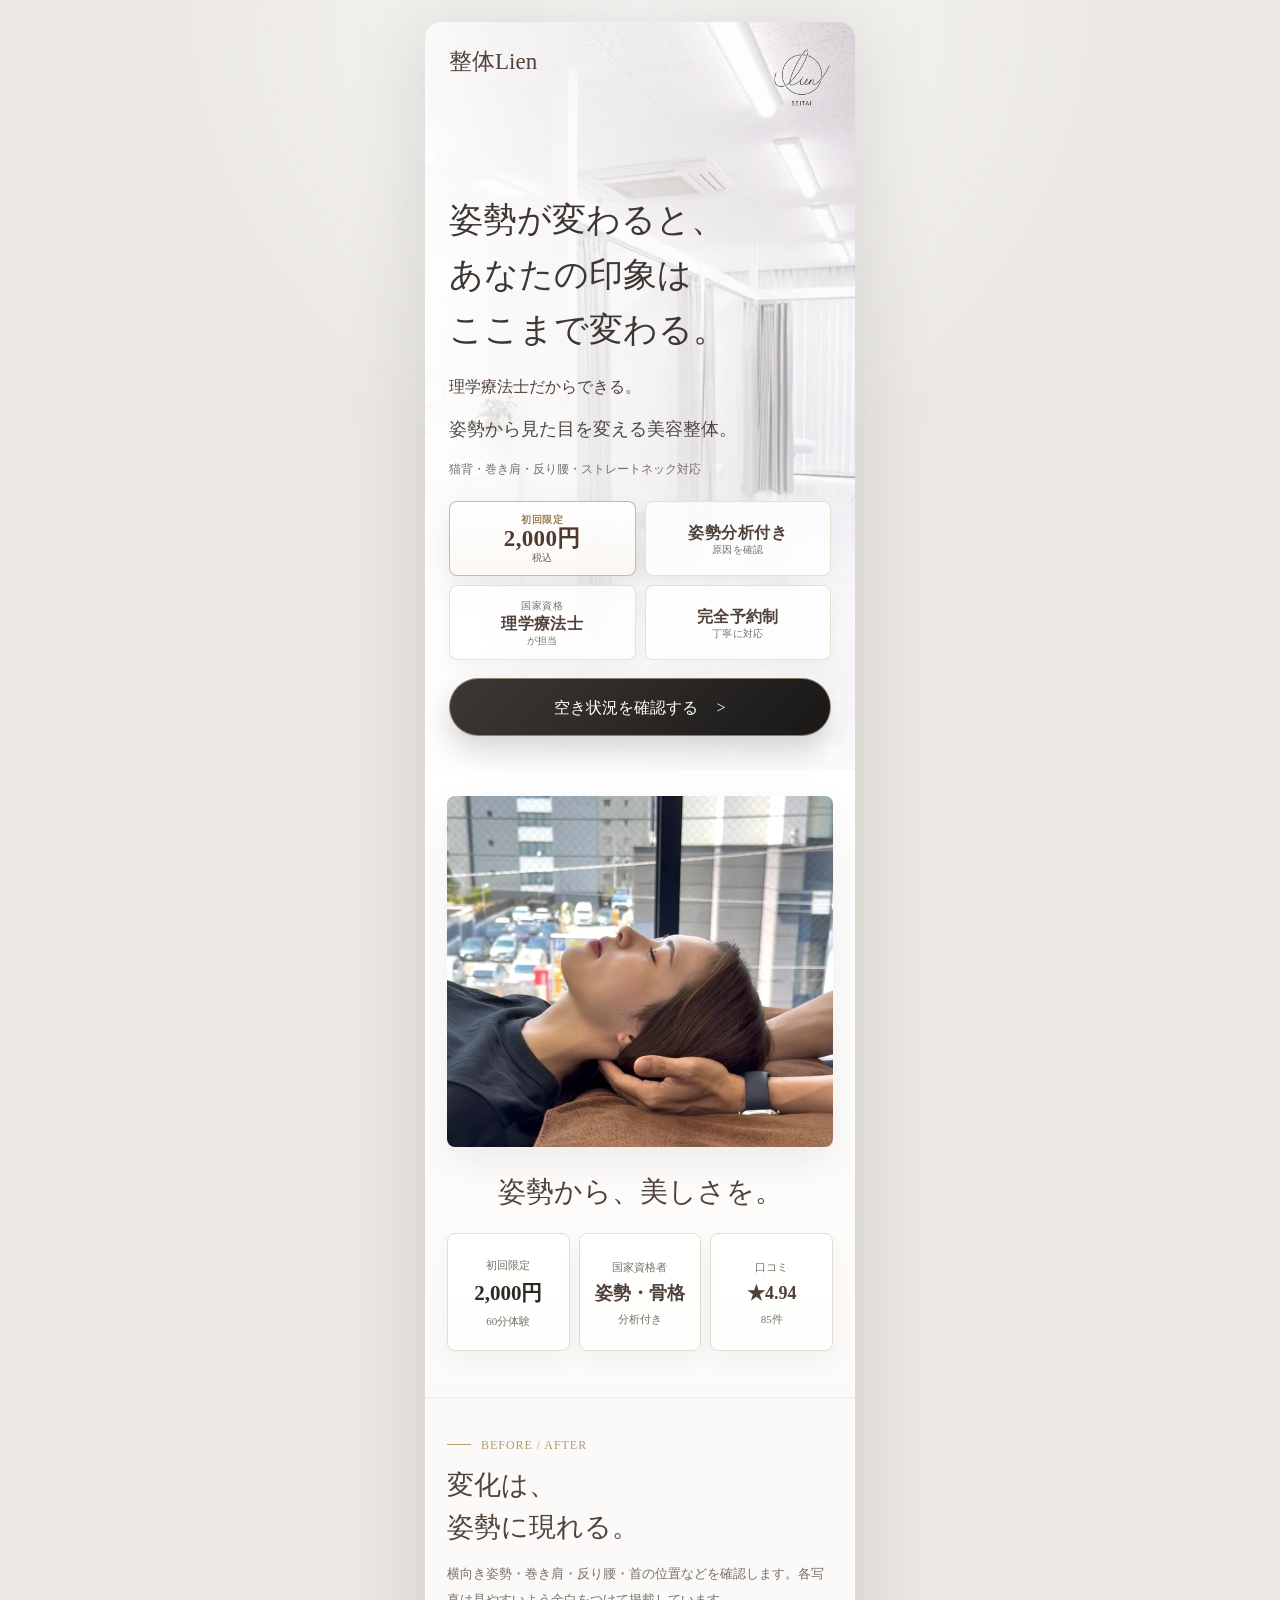
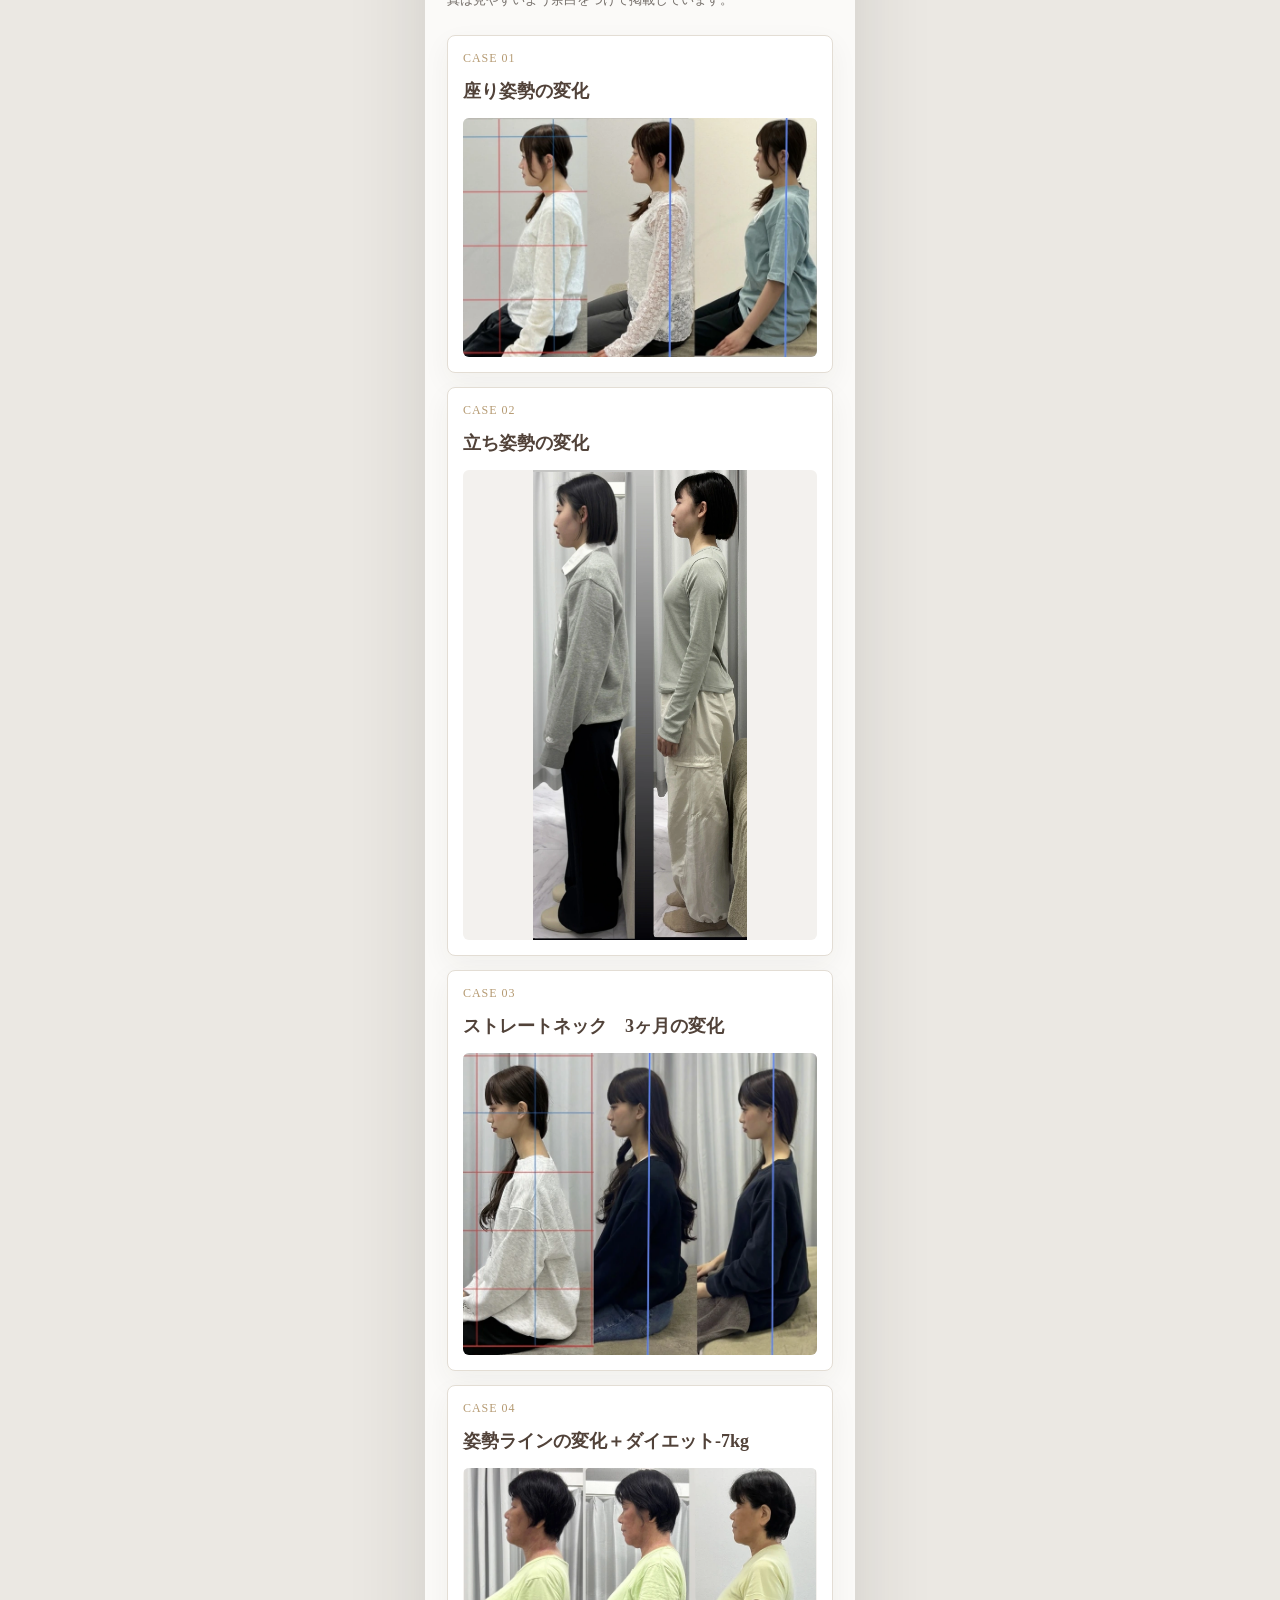
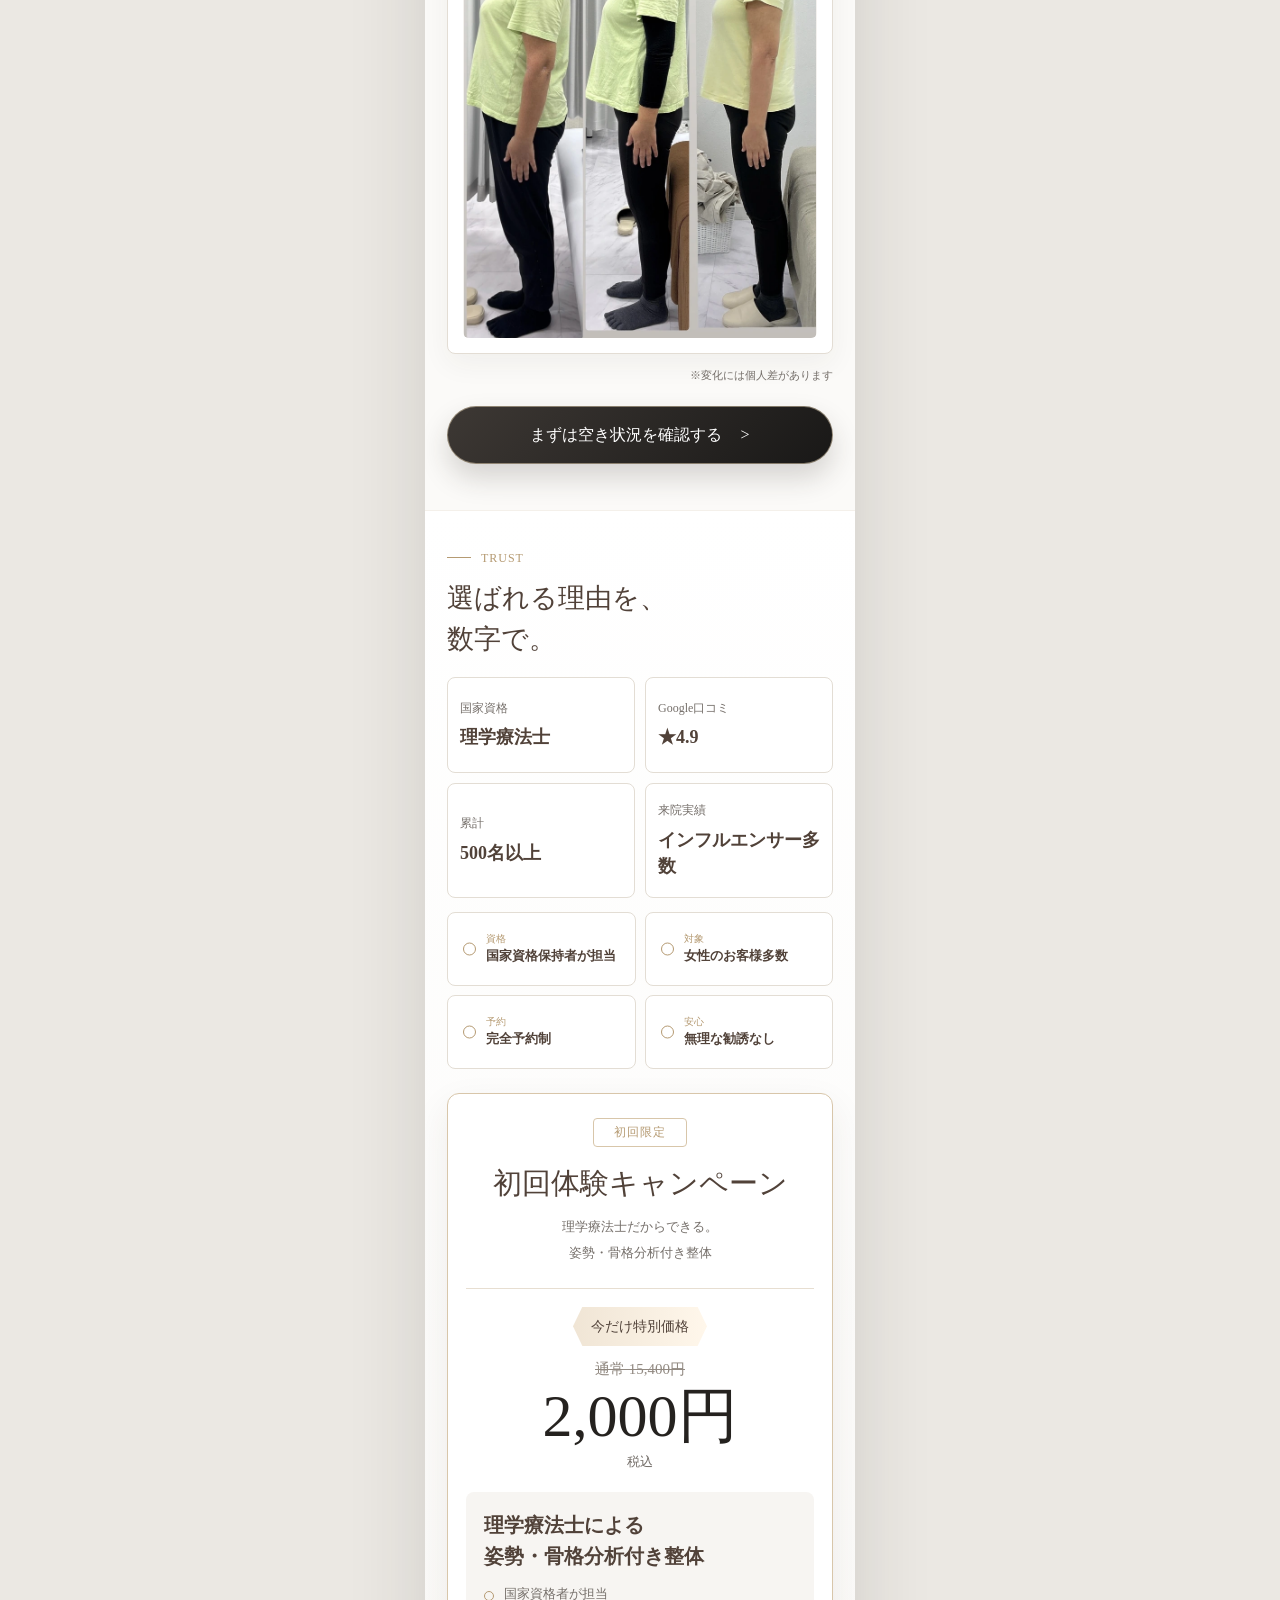
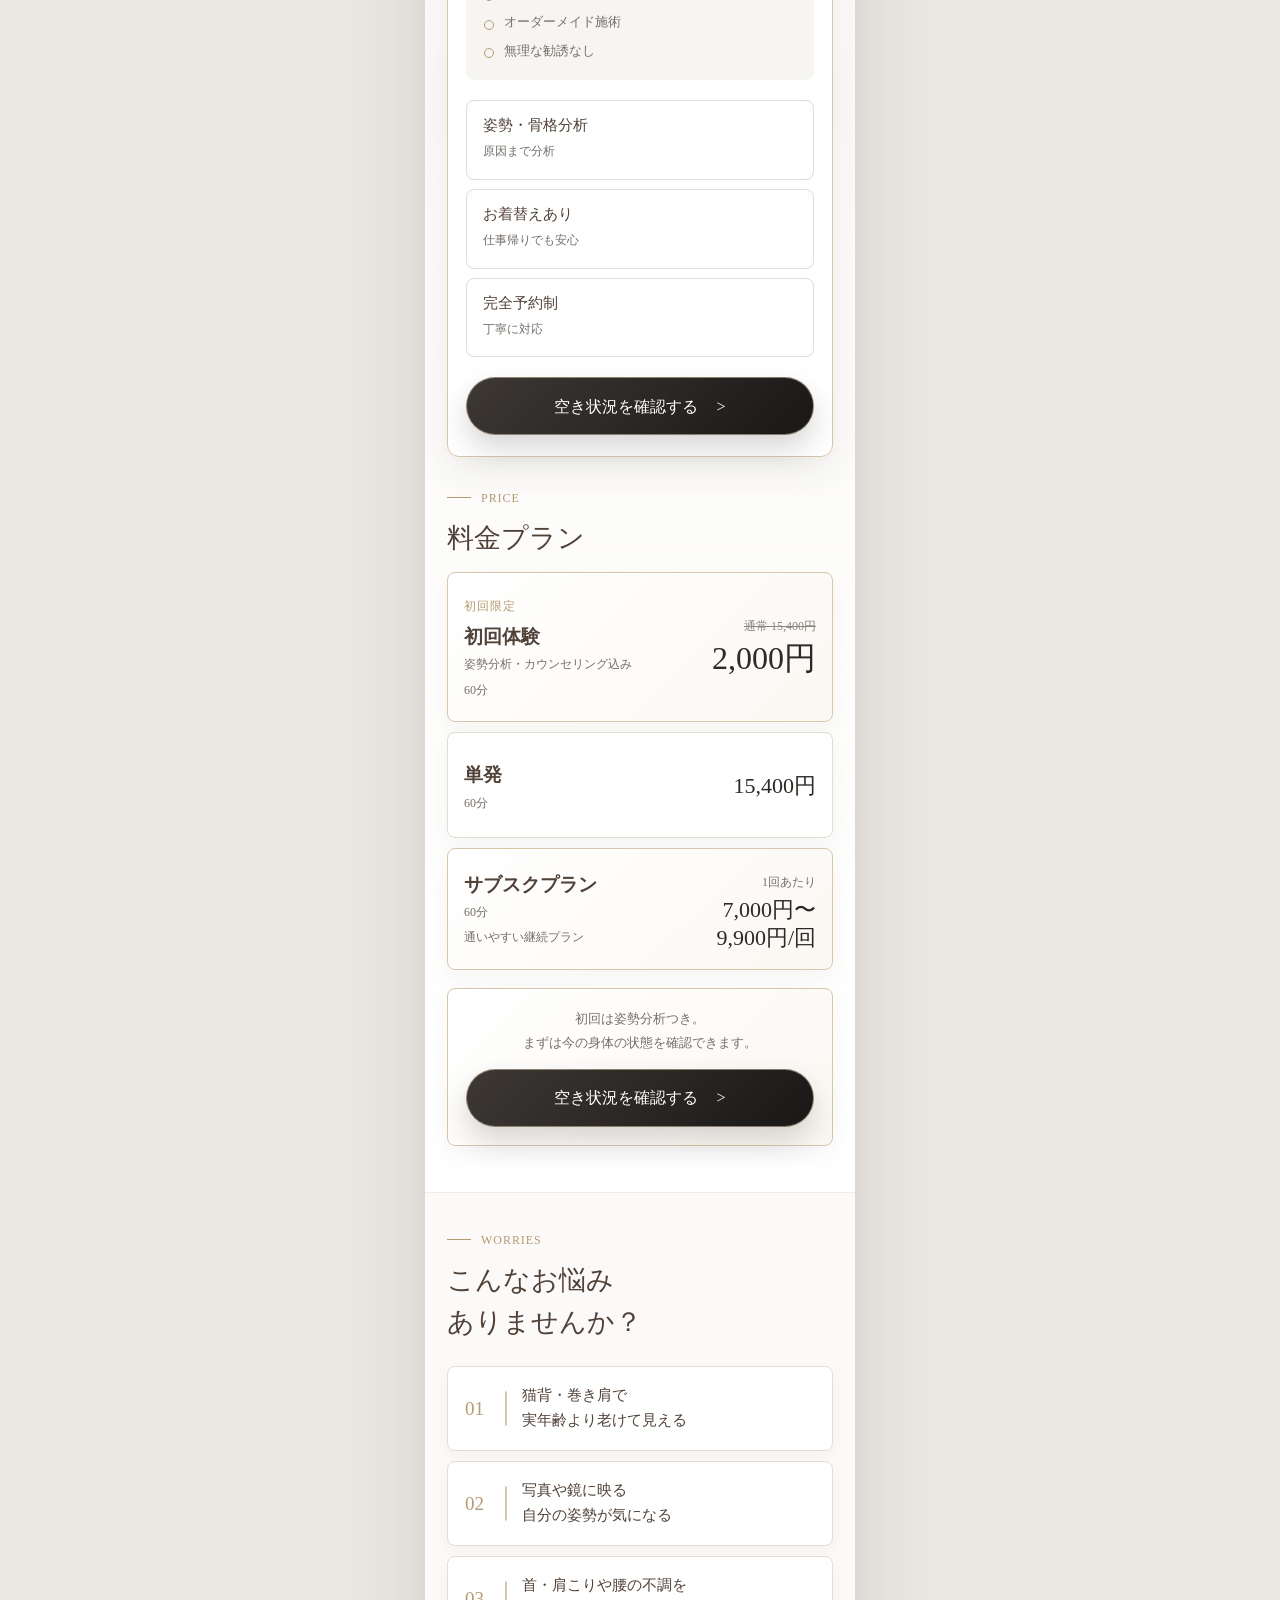
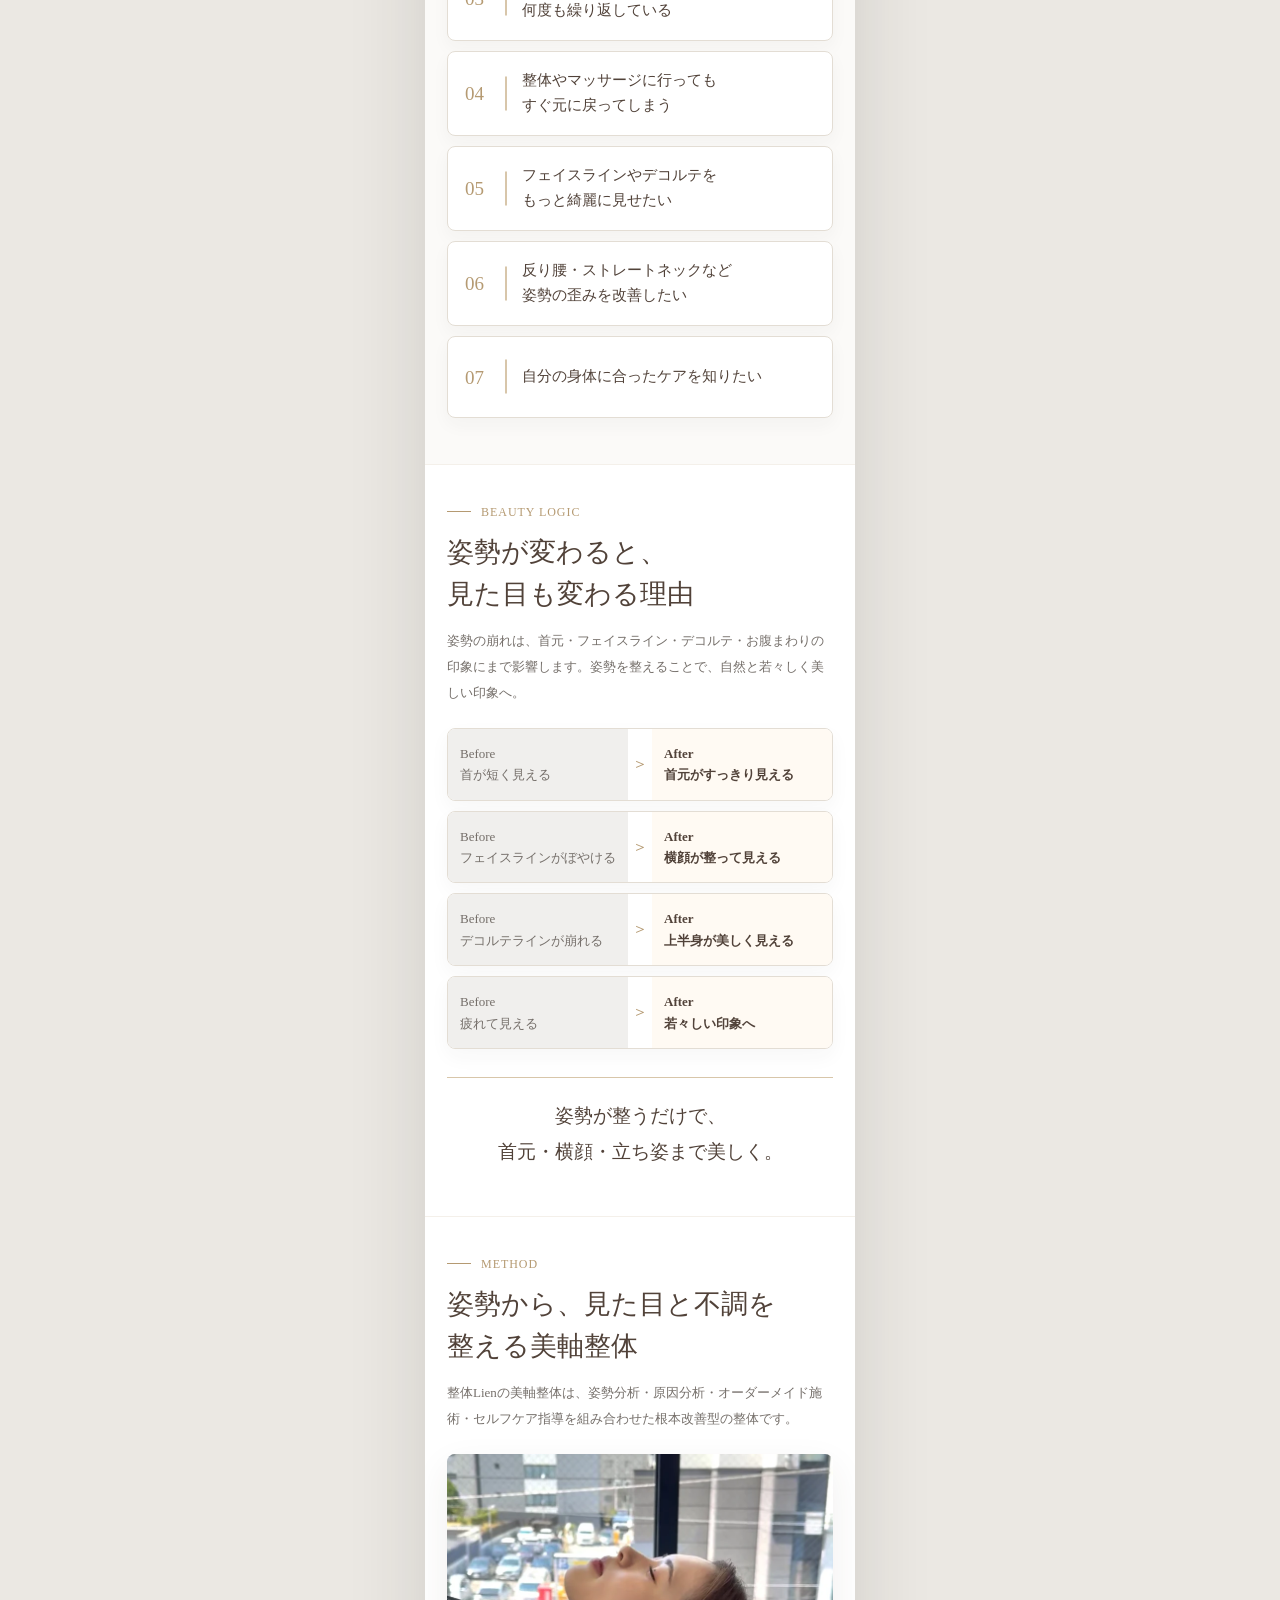
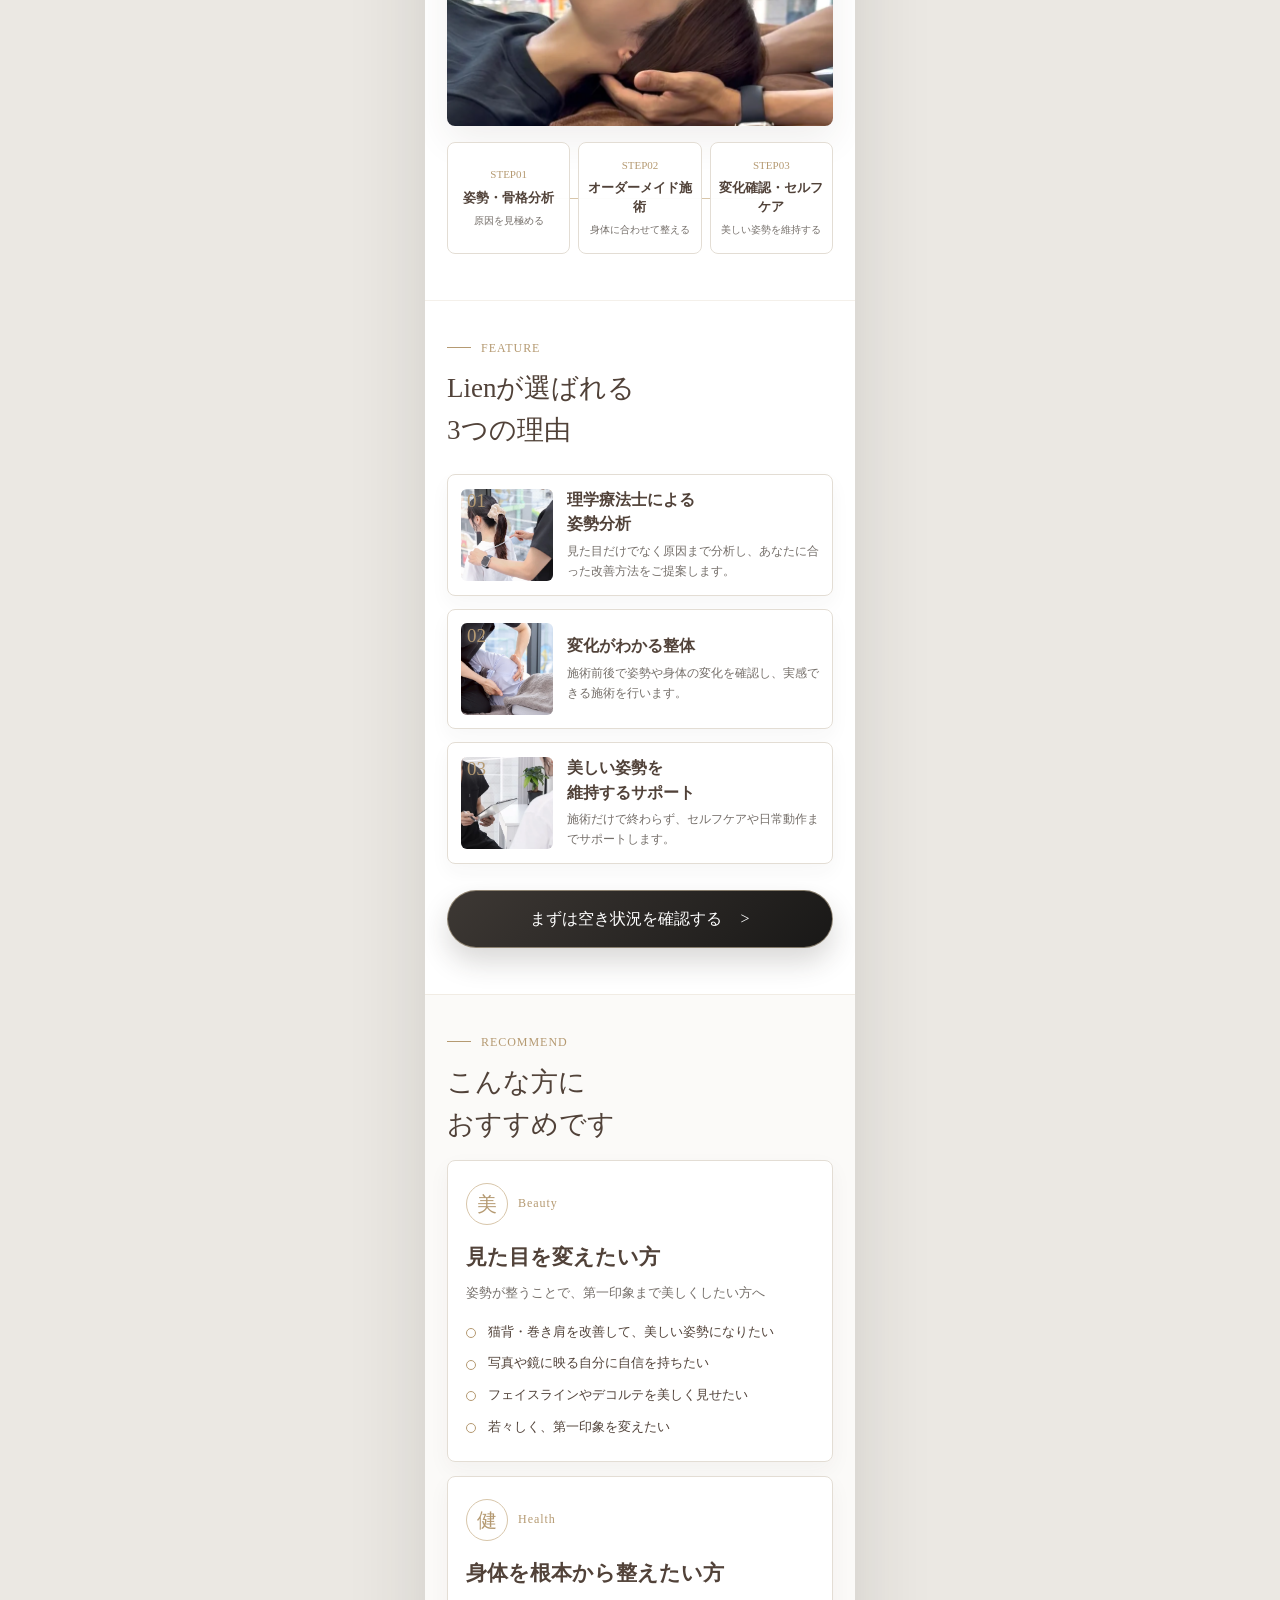
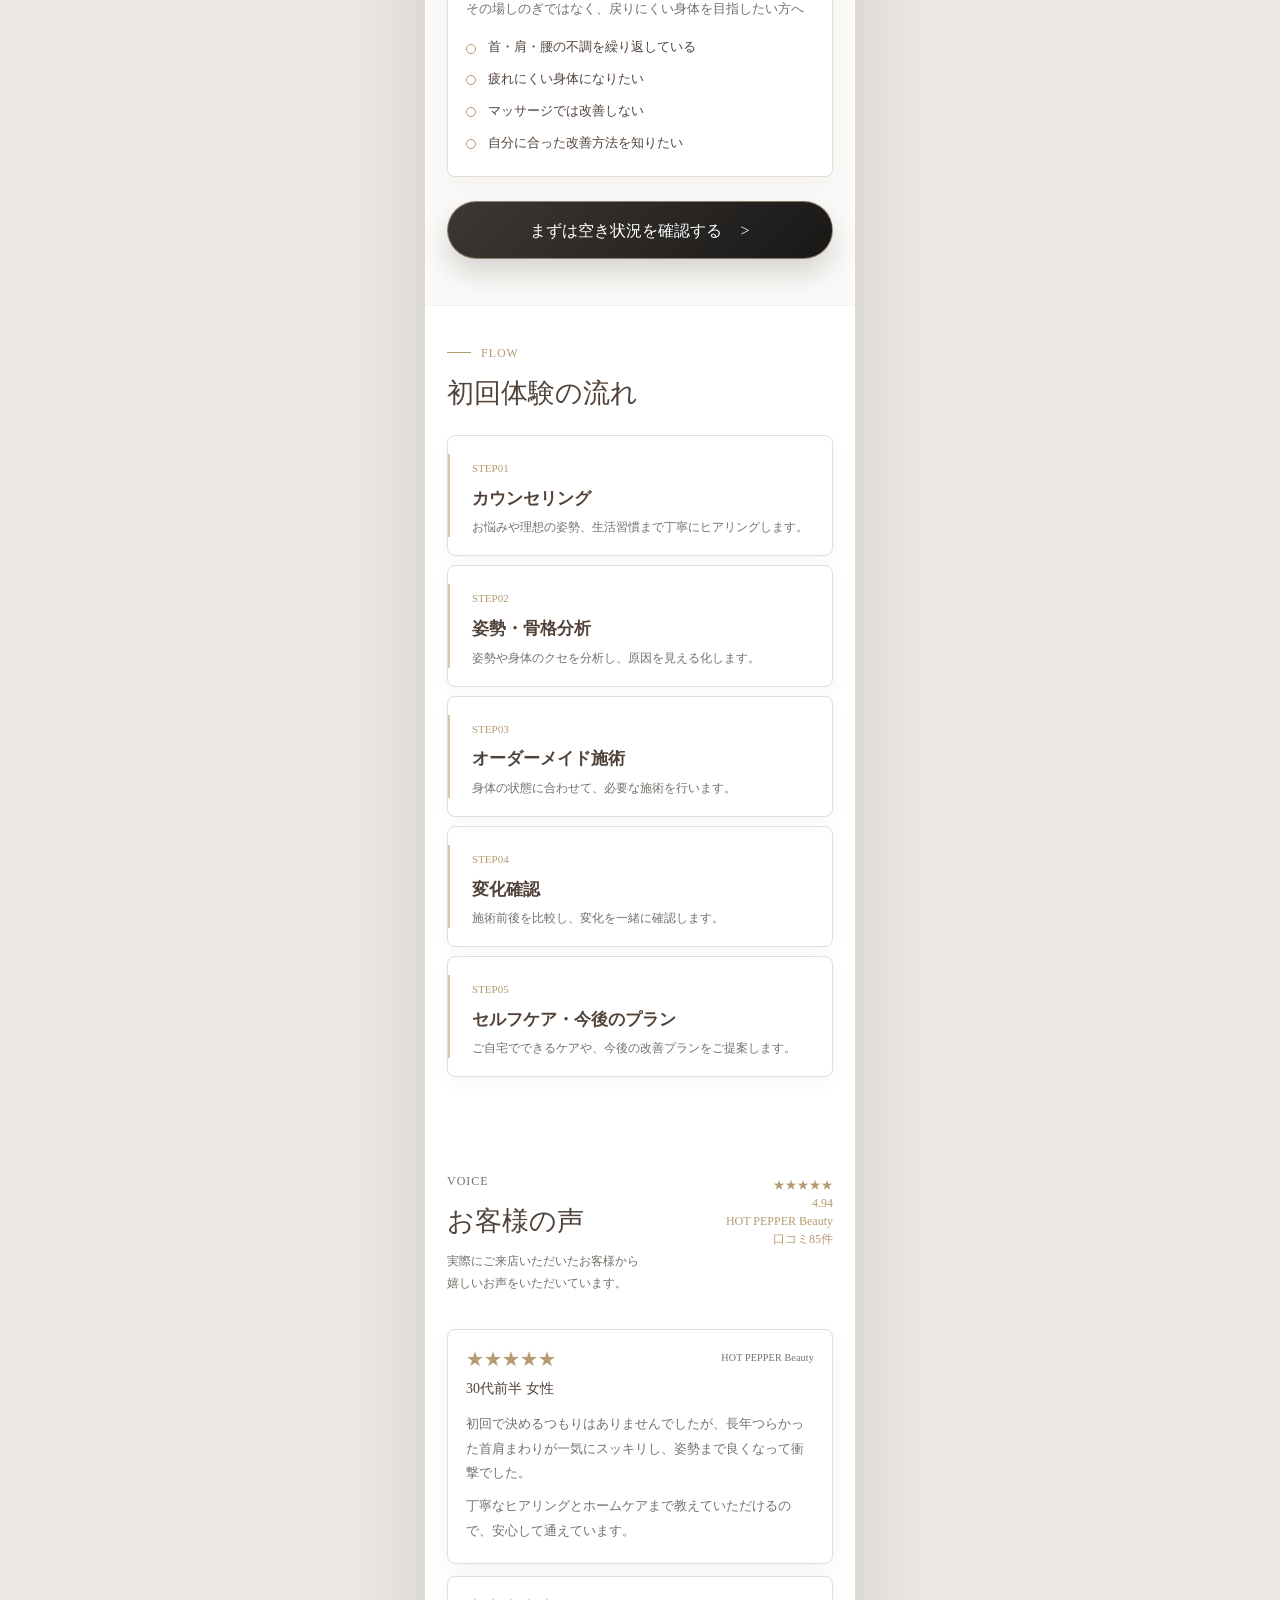
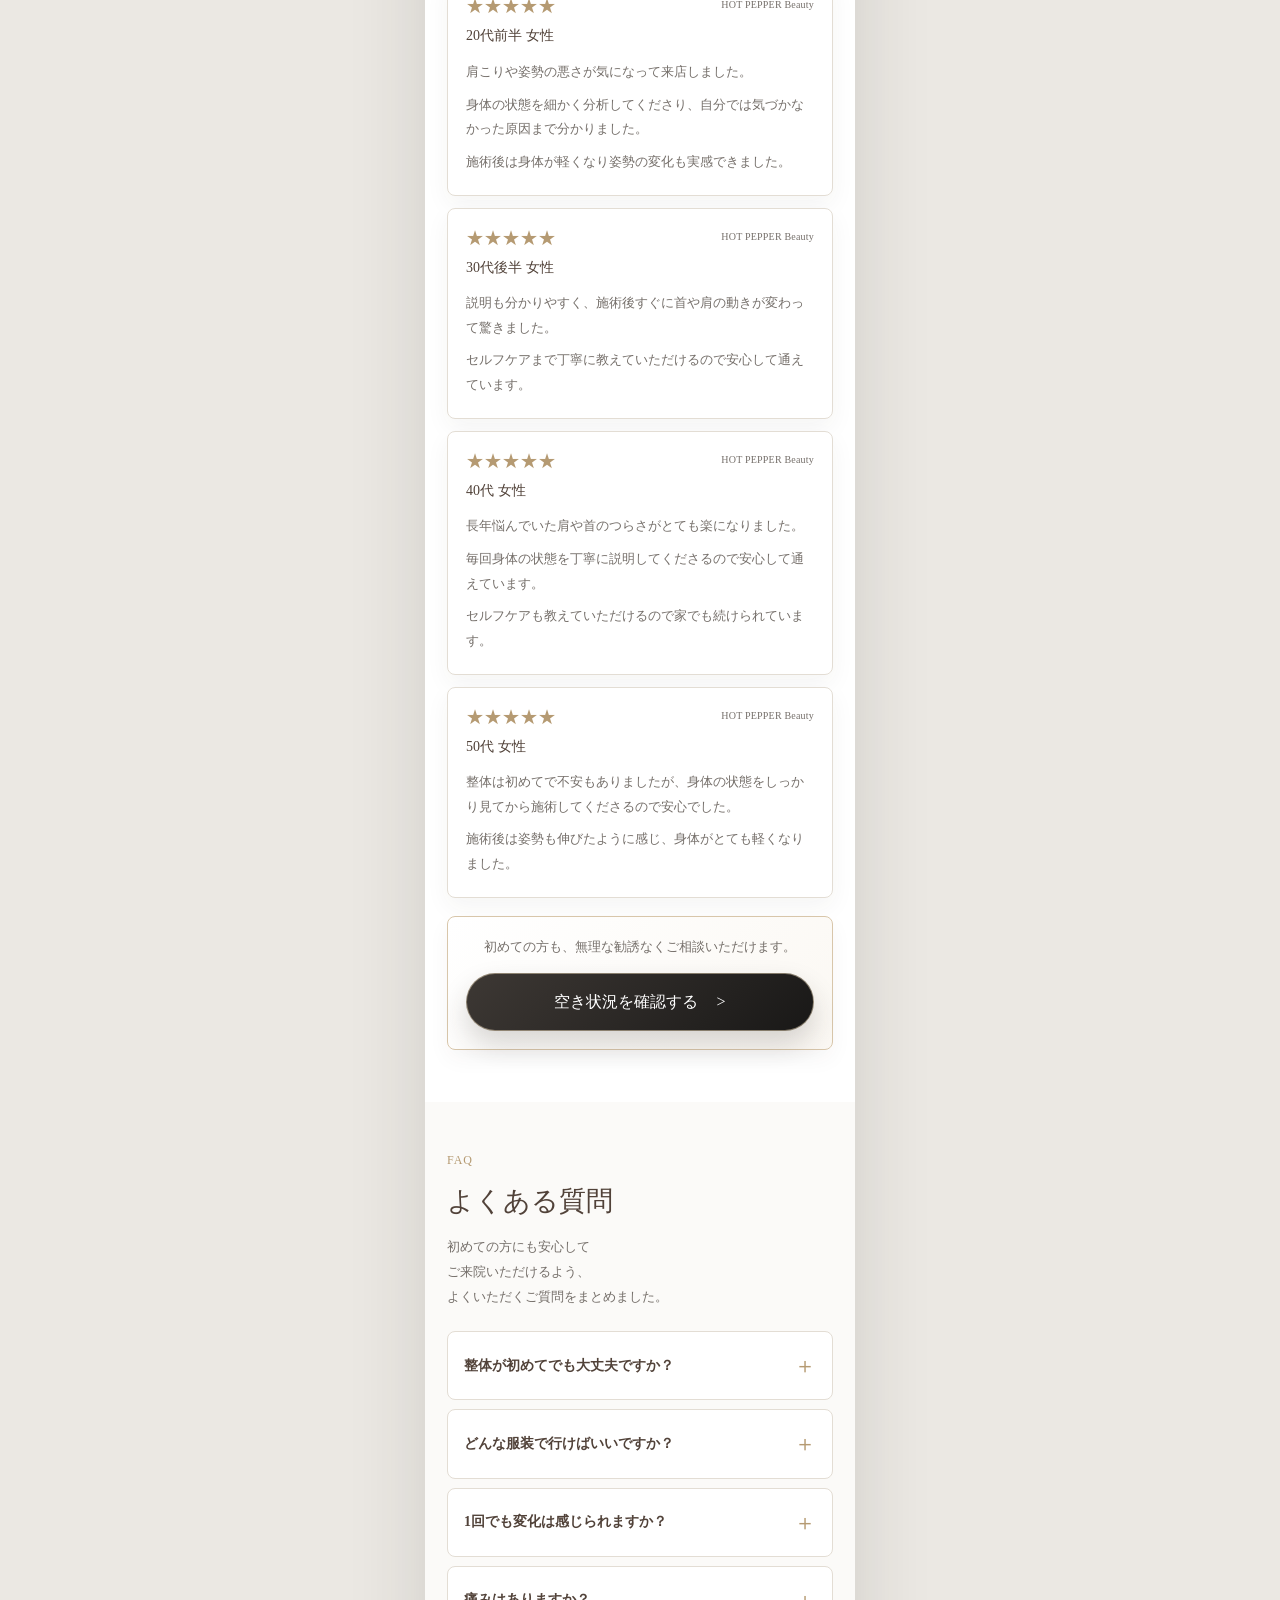
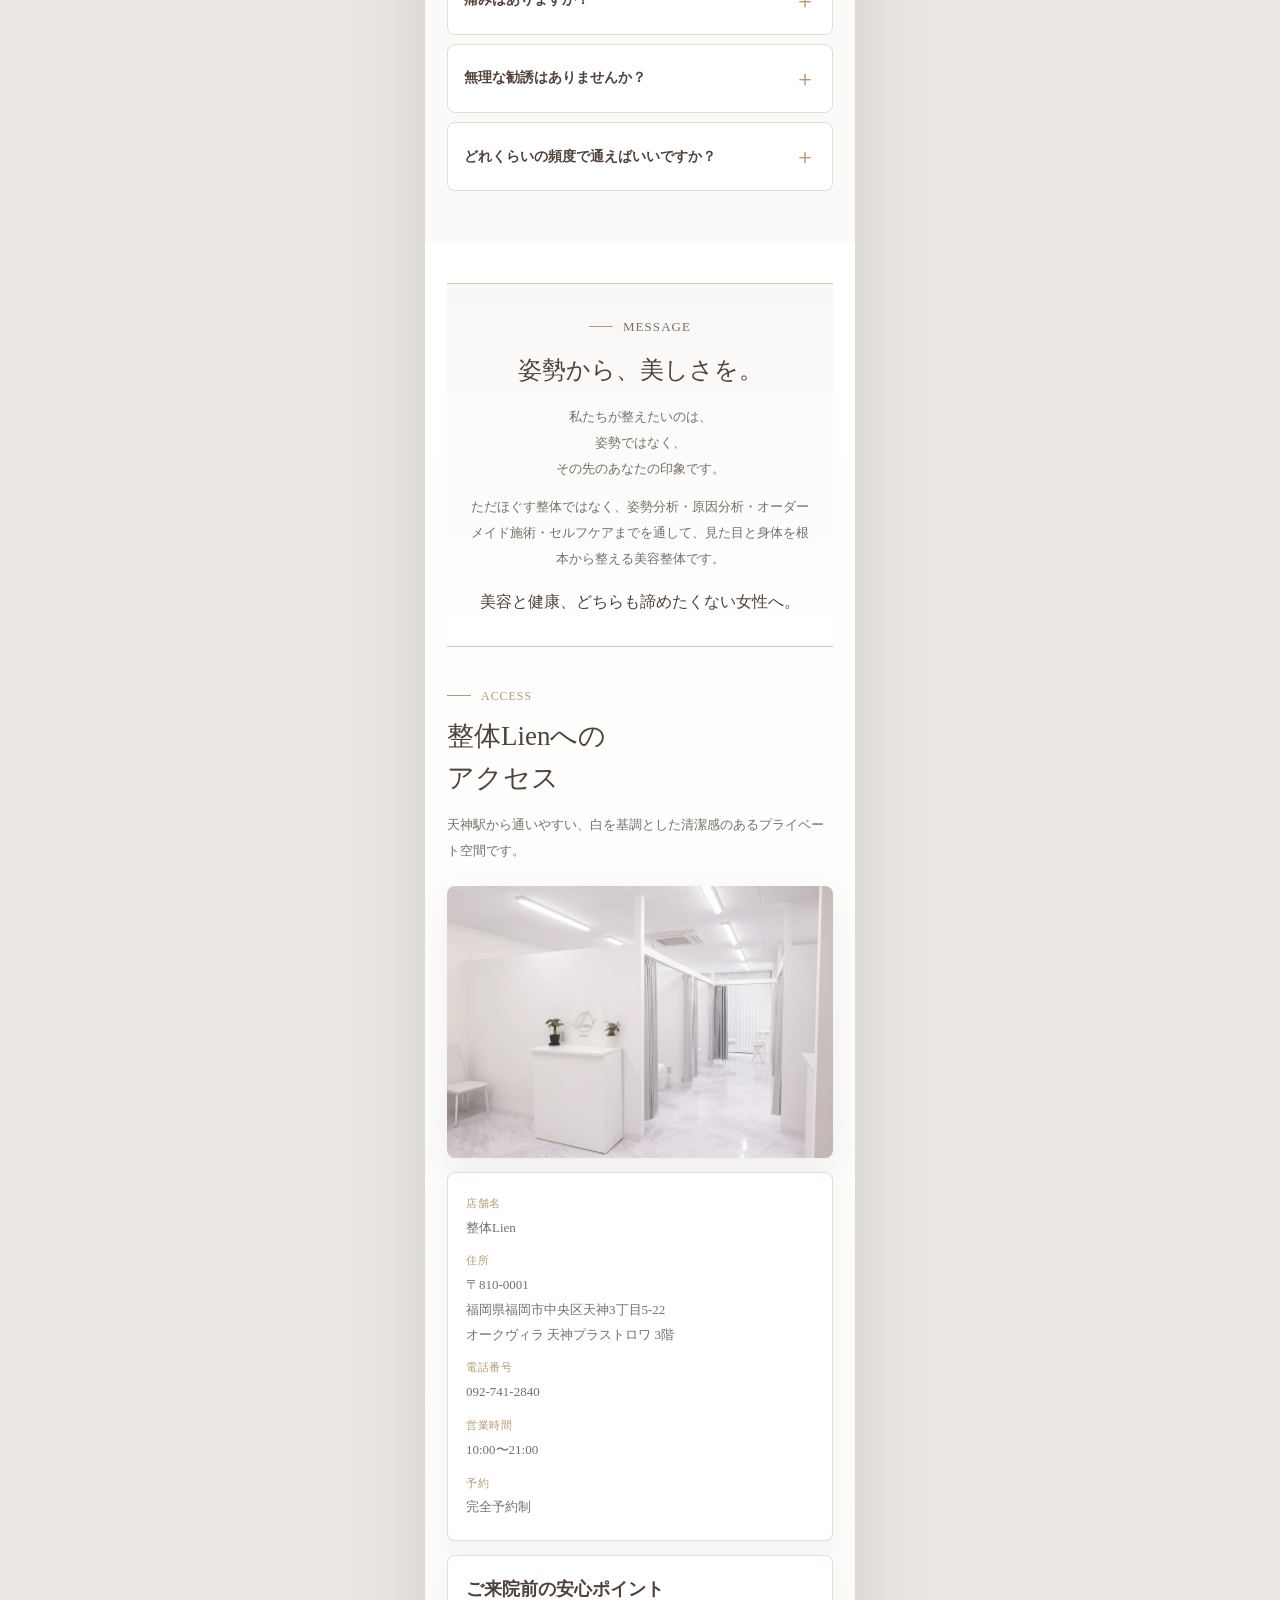
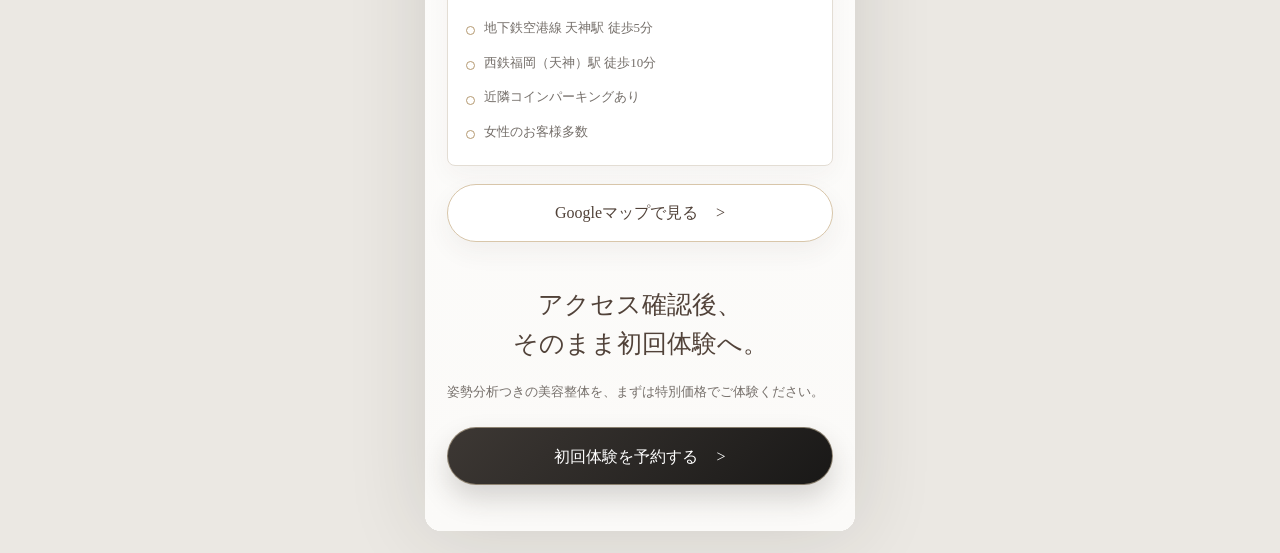
==== index.html @ 9e36cc45 "Add files via upload" ====
<!doctype html>
<html lang="ja">
<head>
  <meta charset="utf-8">
  <meta name="viewport" content="width=device-width, initial-scale=1, viewport-fit=cover">
  <title>整体Lien | 福岡市天神の美容整体・美軸整体 初回体験2,000円</title>
  <meta name="description" content="福岡市中央区天神の整体Lien。理学療法士による姿勢・骨格分析付き美容整体。猫背・巻き肩・反り腰・ストレートネック、首肩こりのお悩みに。初回体験2,000円。">
  <meta property="og:type" content="website">
  <meta property="og:title" content="整体Lien | 福岡市天神の美容整体・美軸整体">
  <meta property="og:description" content="理学療法士による姿勢・骨格分析付き美容整体。初回体験2,000円。">
  <meta property="og:image" content="https://lienseitai-dot.github.io/lien_seitai-lp/assets/hero-clinic-1242.webp">
  <meta property="og:url" content="https://lienseitai-dot.github.io/lien_seitai-lp/">
  <meta property="og:site_name" content="整体Lien">
  <meta name="twitter:card" content="summary_large_image">
  <link rel="canonical" href="https://lienseitai-dot.github.io/lien_seitai-lp/">
  <meta name="theme-color" content="#ffffff">
  <link rel="preload" as="image" href="assets/hero-clinic-1242.webp" imagesrcset="assets/hero-clinic-780.webp 780w, assets/hero-clinic-1242.webp 1242w" imagesizes="(max-width: 430px) 100vw, 390px" fetchpriority="high">
  <link rel="stylesheet" href="styles.css?v=20260617-proof">
  <script>
    window.LIEN_LP_CONFIG = {
      reservationUrl: "https://reserve.quick-reserve.com/lien?view=eyJ2ZXJzaW9uIjoyLCJzdG9yZXMiOlt7ImlkIjoyMDV9XX0%3D",
      lineUrl: "https://lin.ee/REPLACE_ME",
      phoneUrl: "tel:0000000000",
      thanksUrl: "thanks.html",
      googleMapUrl: "https://www.google.com/maps/search/?api=1&query=%E3%80%92810-0001%20%E7%A6%8F%E5%B2%A1%E7%9C%8C%E7%A6%8F%E5%B2%A1%E5%B8%82%E4%B8%AD%E5%A4%AE%E5%8C%BA%E5%A4%A9%E7%A5%9E3%E4%B8%81%E7%9B%AE5-22%20%E3%82%AA%E3%83%BC%E3%82%AF%E3%83%B4%E3%82%A3%E3%83%A9%20%E5%A4%A9%E7%A5%9E%E3%83%97%E3%83%A9%E3%82%B9%E3%83%88%E3%83%AD%E3%83%AF%203%E9%9A%8E%20%E6%95%B4%E4%BD%93Lien",
      videoEmbedUrl: "",
      ga4Id: "",
      metaPixelId: ""
    };
  </script>
  <script type="application/ld+json">
  {
    "@context": "https://schema.org",
    "@type": "HealthAndBeautyBusiness",
    "name": "整体Lien",
    "url": "https://lienseitai-dot.github.io/lien_seitai-lp/",
    "image": "https://lienseitai-dot.github.io/lien_seitai-lp/assets/hero-clinic-1242.webp",
    "telephone": "092-741-2840",
    "priceRange": "¥¥",
    "address": {
      "@type": "PostalAddress",
      "postalCode": "810-0001",
      "addressRegion": "福岡県",
      "addressLocality": "福岡市中央区",
      "streetAddress": "天神3丁目5-22 オークヴィラ 天神プラストロワ 3階",
      "addressCountry": "JP"
    },
    "openingHoursSpecification": [{
      "@type": "OpeningHoursSpecification",
      "dayOfWeek": ["Monday", "Tuesday", "Wednesday", "Thursday", "Friday", "Saturday", "Sunday"],
      "opens": "10:00",
      "closes": "21:00"
    }],
    "aggregateRating": {
      "@type": "AggregateRating",
      "ratingValue": "4.94",
      "reviewCount": "85"
    },
    "makesOffer": {
      "@type": "Offer",
      "name": "姿勢・骨格分析付き初回体験",
      "price": "2000",
      "priceCurrency": "JPY"
    }
  }
  </script>
</head>
<body>
  <main class="site">
    <h1 class="sr-only">整体Lien 美軸整体 初回体験キャンペーン</h1>

    <section class="hero" aria-label="ファーストビュー">
      <picture class="hero-bg">
        <source srcset="assets/hero-clinic-780.webp 780w, assets/hero-clinic-1242.webp 1242w" sizes="(max-width: 430px) 100vw, 390px" type="image/webp">
        <img src="assets/hero-clinic.jpg" width="2363" height="1774" alt="整体Lienの清潔感ある院内" fetchpriority="high" decoding="async">
      </picture>
      <div class="hero-shade"></div>
      <div class="hero-content">
        <header class="hero-brand">
          <p class="brand-name">整体Lien</p>
          <picture class="brand-logo">
            <source srcset="assets/lien-logo-header.webp" type="image/webp">
            <img src="assets/lien-logo-header.png" width="218" height="220" alt="整体Lien">
          </picture>
        </header>
        <h2>姿勢が変わると、<br>あなたの印象は<br>ここまで変わる。</h2>
        <p class="hero-tag">理学療法士だからできる。</p>
        <p class="hero-lead">姿勢から見た目を変える美容整体。</p>
        <p class="hero-note">猫背・巻き肩・反り腰・ストレートネック対応</p>
        <div class="hero-proof">
          <p class="hero-proof-primary"><span>初回限定</span><strong>2,000円</strong><small>税込</small></p>
          <p><strong>姿勢分析付き</strong><small>原因を確認</small></p>
          <p><span>国家資格</span><strong>理学療法士</strong><small>が担当</small></p>
          <p><strong>完全予約制</strong><small>丁寧に対応</small></p>
        </div>
        <a class="button button-dark" data-link="reservation" href="#">空き状況を確認する</a>
      </div>
    </section>

    <section class="intro-photo section-pad">
      <picture>
        <source srcset="assets/hero-treatment-780.webp 780w, assets/hero-treatment-1242.webp 1242w" sizes="(max-width: 430px) calc(100vw - 44px), 346px" type="image/webp">
        <img src="assets/hero-treatment.jpg" width="1179" height="1029" alt="首まわりの整体施術を受ける女性" decoding="async">
      </picture>
      <p class="brand-copy">姿勢から、美しさを。</p>
      <div class="top-cards">
        <div class="mini-card"><span>初回限定</span><strong>2,000円</strong><small>60分体験</small></div>
        <div class="mini-card"><span>国家資格者</span><strong>姿勢・骨格</strong><small>分析付き</small></div>
        <div class="mini-card"><span>口コミ</span><strong>★4.94</strong><small>85件</small></div>
      </div>
    </section>

    <section class="section-pad ba-section" aria-label="ビフォーアフター">
      <p class="eyebrow">BEFORE / AFTER</p>
      <h2>変化は、<br>姿勢に現れる。</h2>
      <p class="lead">横向き姿勢・巻き肩・反り腰・首の位置などを確認します。各写真は見やすいよう余白をつけて掲載しています。</p>
      <div class="ba-list">
        <article class="photo-card">
          <p class="case">CASE 01</p>
          <h3>座り姿勢の変化</h3>
          <picture><source srcset="assets/ba-01-780.webp 780w, assets/ba-01-1242.webp 962w" sizes="(max-width: 430px) calc(100vw - 76px), 314px" type="image/webp"><img src="assets/ba-01.jpg" width="962" height="651" loading="lazy" decoding="async" alt="座り姿勢のビフォーアフター"></picture>
        </article>
        <article class="photo-card">
          <p class="case">CASE 02</p>
          <h3>立ち姿勢の変化</h3>
          <picture><source srcset="assets/ba-02-780.webp 780w, assets/ba-02-1242.webp 833w" sizes="(max-width: 430px) calc(100vw - 76px), 314px" type="image/webp"><img src="assets/ba-02.jpg" width="833" height="1826" loading="lazy" decoding="async" alt="立ち姿勢のビフォーアフター"></picture>
        </article>
        <article class="photo-card">
          <p class="case">CASE 03</p>
          <h3>ストレートネック　3ヶ月の変化</h3>
          <picture><source srcset="assets/ba-03-780.webp 780w, assets/ba-03-1242.webp 1242w" sizes="(max-width: 430px) calc(100vw - 76px), 314px" type="image/webp"><img src="assets/ba-03.jpg" width="2240" height="1909" loading="lazy" decoding="async" alt="月1回3ヶ月の姿勢ビフォーアフター"></picture>
        </article>
        <article class="photo-card">
          <p class="case">CASE 04</p>
          <h3>姿勢ラインの変化＋ダイエット-7kg</h3>
          <picture><source srcset="assets/ba-04-780.webp 780w, assets/ba-04-1242.webp 1054w" sizes="(max-width: 430px) calc(100vw - 76px), 314px" type="image/webp"><img src="assets/ba-04.jpg" width="1054" height="1409" loading="lazy" decoding="async" alt="姿勢ラインのビフォーアフター"></picture>
        </article>
      </div>
      <p class="caption">※変化には個人差があります</p>
      <a class="button button-dark" data-link="reservation" href="#">まずは空き状況を確認する</a>
    </section>

    <section class="section-pad trust-campaign" aria-label="権威性と初回体験">
      <p class="eyebrow">TRUST</p>
      <h2>選ばれる理由を、<br>数字で。</h2>
      <div class="trust-grid">
        <div><span>国家資格</span><strong>理学療法士</strong></div>
        <div><span>Google口コミ</span><strong>★4.9</strong></div>
        <div><span>累計</span><strong>500名以上</strong></div>
        <div><span>来院実績</span><strong>インフルエンサー多数</strong></div>
      </div>
      <div class="assurance-grid" aria-label="安心してご予約いただける理由">
        <div><span>資格</span><strong>国家資格保持者が担当</strong></div>
        <div><span>対象</span><strong>女性のお客様多数</strong></div>
        <div><span>予約</span><strong>完全予約制</strong></div>
        <div><span>安心</span><strong>無理な勧誘なし</strong></div>
      </div>
      <article class="campaign-card">
        <p class="label">初回限定</p>
        <h2>初回体験キャンペーン</h2>
        <p class="lead center">理学療法士だからできる。<br>姿勢・骨格分析付き整体</p>
        <div class="campaign-body">
          <div class="price-focus">
            <span>今だけ特別価格</span>
            <del>通常 15,400円</del>
            <strong>2,000円</strong>
            <small>税込</small>
          </div>
          <div class="value-list">
            <h3>理学療法士による<br>姿勢・骨格分析付き整体</h3>
            <p>国家資格者が担当</p>
            <p>オーダーメイド施術</p>
            <p>無理な勧誘なし</p>
          </div>
        </div>
        <div class="campaign-icons">
          <div><span>姿勢・骨格分析</span><small>原因まで分析</small></div>
          <div><span>お着替えあり</span><small>仕事帰りでも安心</small></div>
          <div><span>完全予約制</span><small>丁寧に対応</small></div>
        </div>
        <a class="button button-dark" data-link="reservation" href="#">空き状況を確認する</a>
      </article>
      <div class="price-section">
        <p class="eyebrow">PRICE</p>
        <h2>料金プラン</h2>
        <div class="price-card highlight">
          <div><span class="label">初回限定</span><h3>初回体験</h3><p>姿勢分析・カウンセリング込み</p><small>60分</small></div>
          <div class="price"><del>通常 15,400円</del><strong>2,000円</strong></div>
        </div>
        <div class="price-card"><div><h3>単発</h3><p>60分</p></div><div class="price"><strong>15,400円</strong></div></div>
        <div class="price-card accent"><div><h3>サブスクプラン</h3><p>60分</p><small>通いやすい継続プラン</small></div><div class="price"><span>1回あたり</span><strong>7,000円〜9,900円/回</strong></div></div>
        <div class="cta-block">
          <p>初回は姿勢分析つき。<br>まずは今の身体の状態を確認できます。</p>
          <a class="button button-dark" data-link="reservation" href="#">空き状況を確認する</a>
        </div>
      </div>
    </section>

    <section class="section-pad worries">
      <p class="eyebrow">WORRIES</p>
      <h2>こんなお悩み<br>ありませんか？</h2>
      <div class="worry-list">
        <p><span>01</span>猫背・巻き肩で<br>実年齢より老けて見える</p>
        <p><span>02</span>写真や鏡に映る<br>自分の姿勢が気になる</p>
        <p><span>03</span>首・肩こりや腰の不調を<br>何度も繰り返している</p>
        <p><span>04</span>整体やマッサージに行っても<br>すぐ元に戻ってしまう</p>
        <p><span>05</span>フェイスラインやデコルテを<br>もっと綺麗に見せたい</p>
        <p><span>06</span>反り腰・ストレートネックなど<br>姿勢の歪みを改善したい</p>
        <p><span>07</span>自分の身体に合ったケアを知りたい</p>
      </div>
    </section>

    <section class="section-pad beauty-logic">
      <p class="eyebrow">BEAUTY LOGIC</p>
      <h2>姿勢が変わると、<br>見た目も変わる理由</h2>
      <p class="lead">姿勢の崩れは、首元・フェイスライン・デコルテ・お腹まわりの印象にまで影響します。姿勢を整えることで、自然と若々しく美しい印象へ。</p>
      <div class="logic-list">
        <div><span>Before<br>首が短く見える</span><b>＞</b><strong>After<br>首元がすっきり見える</strong></div>
        <div><span>Before<br>フェイスラインがぼやける</span><b>＞</b><strong>After<br>横顔が整って見える</strong></div>
        <div><span>Before<br>デコルテラインが崩れる</span><b>＞</b><strong>After<br>上半身が美しく見える</strong></div>
        <div><span>Before<br>疲れて見える</span><b>＞</b><strong>After<br>若々しい印象へ</strong></div>
      </div>
      <p class="closing-copy">姿勢が整うだけで、<br>首元・横顔・立ち姿まで美しく。</p>
    </section>

    <section class="section-pad method">
      <p class="eyebrow">METHOD</p>
      <h2>姿勢から、見た目と不調を<br>整える美軸整体</h2>
      <p class="lead">整体Lienの美軸整体は、姿勢分析・原因分析・オーダーメイド施術・セルフケア指導を組み合わせた根本改善型の整体です。</p>
      <picture><source srcset="assets/method-treatment-780.webp 780w, assets/method-treatment-1242.webp 1179w" sizes="(max-width: 430px) calc(100vw - 44px), 346px" type="image/webp"><img class="wide-photo" src="assets/method-treatment.jpg" width="1179" height="1029" loading="lazy" decoding="async" alt="整体Lienの施術イメージ"></picture>
      <div class="method-steps">
        <div><span>STEP01</span><strong>姿勢・骨格分析</strong><small>原因を見極める</small></div>
        <div><span>STEP02</span><strong>オーダーメイド施術</strong><small>身体に合わせて整える</small></div>
        <div><span>STEP03</span><strong>変化確認・セルフケア</strong><small>美しい姿勢を維持する</small></div>
      </div>
    </section>

    <section class="section-pad feature">
      <p class="eyebrow">FEATURE</p>
      <h2>Lienが選ばれる<br>3つの理由</h2>
      <div class="feature-list">
        <article><picture><source srcset="assets/feature-analysis-780.webp 780w, assets/feature-analysis-1242.webp 1242w" sizes="98px" type="image/webp"><img src="assets/feature-analysis.jpg" width="1477" height="1109" loading="lazy" decoding="async" alt="姿勢分析の様子"></picture><span>01</span><div><h3>理学療法士による<br>姿勢分析</h3><p>見た目だけでなく原因まで分析し、あなたに合った改善方法をご提案します。</p></div></article>
        <article><picture><source srcset="assets/feature-treatment-780.webp 780w, assets/feature-treatment-1242.webp 1242w" sizes="98px" type="image/webp"><img src="assets/feature-treatment.jpg" width="2048" height="1537" loading="lazy" decoding="async" alt="施術の様子"></picture><span>02</span><div><h3>変化がわかる整体</h3><p>施術前後で姿勢や身体の変化を確認し、実感できる施術を行います。</p></div></article>
        <article><picture><source srcset="assets/feature-care-780.webp 780w, assets/feature-care-1242.webp 881w" sizes="98px" type="image/webp"><img src="assets/feature-care.jpg" width="881" height="661" loading="lazy" decoding="async" alt="セルフケア指導の様子"></picture><span>03</span><div><h3>美しい姿勢を<br>維持するサポート</h3><p>施術だけで終わらず、セルフケアや日常動作までサポートします。</p></div></article>
      </div>
      <a class="button button-dark" data-link="reservation" href="#">まずは空き状況を確認する</a>
    </section>

    <section class="section-pad recommend">
      <p class="eyebrow">RECOMMEND</p>
      <h2>こんな方に<br>おすすめです</h2>
      <div class="recommend-card">
        <p><span>美</span><b>Beauty</b></p>
        <h3>見た目を変えたい方</h3>
        <p>姿勢が整うことで、第一印象まで美しくしたい方へ</p>
        <ul><li>猫背・巻き肩を改善して、美しい姿勢になりたい</li><li>写真や鏡に映る自分に自信を持ちたい</li><li>フェイスラインやデコルテを美しく見せたい</li><li>若々しく、第一印象を変えたい</li></ul>
      </div>
      <div class="recommend-card">
        <p><span>健</span><b>Health</b></p>
        <h3>身体を根本から整えたい方</h3>
        <p>その場しのぎではなく、戻りにくい身体を目指したい方へ</p>
        <ul><li>首・肩・腰の不調を繰り返している</li><li>疲れにくい身体になりたい</li><li>マッサージでは改善しない</li><li>自分に合った改善方法を知りたい</li></ul>
      </div>
      <a class="button button-dark" data-link="reservation" href="#">まずは空き状況を確認する</a>
    </section>

    <section class="section-pad flow">
      <p class="eyebrow">FLOW</p>
      <h2>初回体験の流れ</h2>
      <div class="flow-list">
        <div><span>STEP01</span><h3>カウンセリング</h3><p>お悩みや理想の姿勢、生活習慣まで丁寧にヒアリングします。</p></div>
        <div><span>STEP02</span><h3>姿勢・骨格分析</h3><p>姿勢や身体のクセを分析し、原因を見える化します。</p></div>
        <div><span>STEP03</span><h3>オーダーメイド施術</h3><p>身体の状態に合わせて、必要な施術を行います。</p></div>
        <div><span>STEP04</span><h3>変化確認</h3><p>施術前後を比較し、変化を一緒に確認します。</p></div>
        <div><span>STEP05</span><h3>セルフケア・今後のプラン</h3><p>ご自宅でできるケアや、今後の改善プランをご提案します。</p></div>
      </div>
    </section>

    <section class="reviews-section" aria-label="お客様の声" data-review-section>
      <div class="reviews-head">
        <div><p class="reviews-kicker">VOICE</p><h2>お客様の声</h2><p class="reviews-lead">実際にご来店いただいたお客様から<br>嬉しいお声をいただいています。</p></div>
        <aside class="reviews-score" aria-label="HOT PEPPER Beauty 口コミ評価"><div class="reviews-score-stars">★★★★★</div><div class="reviews-score-number">4.94</div><div class="reviews-score-source">HOT PEPPER Beauty</div><div class="reviews-score-count">口コミ85件</div></aside>
      </div>
      <div class="review-list" data-review-list>
        <article class="review-card displayReview" data-review-card data-display-review="true"><div class="review-card-head"><div><div class="review-stars">★★★★★</div><p class="review-age">30代前半 女性</p></div><span class="review-source">HOT PEPPER Beauty</span></div><p class="review-body">初回で決めるつもりはありませんでしたが、長年つらかった首肩まわりが一気にスッキリし、姿勢まで良くなって衝撃でした。</p><p class="review-body">丁寧なヒアリングとホームケアまで教えていただけるので、安心して通えています。</p></article>
        <article class="review-card displayReview" data-review-card data-display-review="true"><div class="review-card-head"><div><div class="review-stars">★★★★★</div><p class="review-age">20代前半 女性</p></div><span class="review-source">HOT PEPPER Beauty</span></div><p class="review-body">肩こりや姿勢の悪さが気になって来店しました。</p><p class="review-body">身体の状態を細かく分析してくださり、自分では気づかなかった原因まで分かりました。</p><p class="review-body">施術後は身体が軽くなり姿勢の変化も実感できました。</p></article>
        <article class="review-card displayReview" data-review-card data-display-review="true"><div class="review-card-head"><div><div class="review-stars">★★★★★</div><p class="review-age">30代後半 女性</p></div><span class="review-source">HOT PEPPER Beauty</span></div><p class="review-body">説明も分かりやすく、施術後すぐに首や肩の動きが変わって驚きました。</p><p class="review-body">セルフケアまで丁寧に教えていただけるので安心して通えています。</p></article>
        <article class="review-card displayReview" data-review-card data-display-review="true"><div class="review-card-head"><div><div class="review-stars">★★★★★</div><p class="review-age">40代 女性</p></div><span class="review-source">HOT PEPPER Beauty</span></div><p class="review-body">長年悩んでいた肩や首のつらさがとても楽になりました。</p><p class="review-body">毎回身体の状態を丁寧に説明してくださるので安心して通えています。</p><p class="review-body">セルフケアも教えていただけるので家でも続けられています。</p></article>
        <article class="review-card displayReview" data-review-card data-display-review="true"><div class="review-card-head"><div><div class="review-stars">★★★★★</div><p class="review-age">50代 女性</p></div><span class="review-source">HOT PEPPER Beauty</span></div><p class="review-body">整体は初めてで不安もありましたが、身体の状態をしっかり見てから施術してくださるので安心でした。</p><p class="review-body">施術後は姿勢も伸びたように感じ、身体がとても軽くなりました。</p></article>
      </div>
      <div class="cta-block reviews-cta">
        <p>初めての方も、無理な勧誘なくご相談いただけます。</p>
        <a class="button button-dark" data-link="reservation" href="#">空き状況を確認する</a>
      </div>
    </section>

    <section class="faq-section" aria-label="よくある質問">
      <div class="faq-inner">
        <p class="faq-kicker">FAQ</p><h2>よくある質問</h2><p class="faq-lead">初めての方にも安心して<br>ご来院いただけるよう、<br>よくいただくご質問をまとめました。</p>
        <div class="faq-list">
          <article class="faq-item" data-faq-item><button class="faq-question" type="button" aria-expanded="false" data-faq-button><span>整体が初めてでも大丈夫ですか？</span><span class="faq-toggle" aria-hidden="true" data-faq-icon>＋</span></button><div class="faq-answer" aria-hidden="true"><div class="faq-answer-inner"><p>もちろんです。</p><p>初回は姿勢や身体の状態を丁寧に確認し、お身体に合わせて無理のない施術を行います。</p><p>整体が初めての方も安心してご来院ください。</p></div></div></article>
          <article class="faq-item" data-faq-item><button class="faq-question" type="button" aria-expanded="false" data-faq-button><span>どんな服装で行けばいいですか？</span><span class="faq-toggle" aria-hidden="true" data-faq-icon>＋</span></button><div class="faq-answer" aria-hidden="true"><div class="faq-answer-inner"><p>動きやすい服装がおすすめです。</p><p>お着替えもご用意しておりますので、お仕事帰りやお出かけ前でもお気軽にご来院いただけます。</p></div></div></article>
          <article class="faq-item" data-faq-item><button class="faq-question" type="button" aria-expanded="false" data-faq-button><span>1回でも変化は感じられますか？</span><span class="faq-toggle" aria-hidden="true" data-faq-icon>＋</span></button><div class="faq-answer" aria-hidden="true"><div class="faq-answer-inner"><p>初回でも姿勢や身体の軽さなど、変化を実感される方が多くいらっしゃいます。</p><p>ただし、理想の姿勢を維持するためには、継続的なケアも大切です。</p><p>初回にお身体の状態を確認し、あなたに合った通い方をご提案いたします。</p></div></div></article>
          <article class="faq-item" data-faq-item><button class="faq-question" type="button" aria-expanded="false" data-faq-button><span>痛みはありますか？</span><span class="faq-toggle" aria-hidden="true" data-faq-icon>＋</span></button><div class="faq-answer" aria-hidden="true"><div class="faq-answer-inner"><p>お身体の状態によっては、硬くなっている部分に刺激を感じることがあります。</p><p>一人ひとりのお身体に合わせて強さを調整しながら施術を行いますので、我慢が必要な施術ではありません。</p></div></div></article>
          <article class="faq-item" data-faq-item><button class="faq-question" type="button" aria-expanded="false" data-faq-button><span>無理な勧誘はありませんか？</span><span class="faq-toggle" aria-hidden="true" data-faq-icon>＋</span></button><div class="faq-answer" aria-hidden="true"><div class="faq-answer-inner"><p>無理な勧誘は一切ありません。</p><p>お身体の状態をご説明した上で、必要な通い方をご提案いたします。ご納得いただいてからご判断いただけます。</p></div></div></article>
          <article class="faq-item" data-faq-item><button class="faq-question" type="button" aria-expanded="false" data-faq-button><span>どれくらいの頻度で通えばいいですか？</span><span class="faq-toggle" aria-hidden="true" data-faq-icon>＋</span></button><div class="faq-answer" aria-hidden="true"><div class="faq-answer-inner"><p>初回の姿勢分析をもとに、お身体の状態や目標に合わせて最適な通い方をご提案いたします。</p><p>無理に決まった回数や高額プランをおすすめすることはありません。</p></div></div></article>
        </div>
      </div>
    </section>

    <section class="section-pad access-message" id="access">
      <article class="message-card"><p class="eyebrow solo">MESSAGE</p><h2>姿勢から、美しさを。</h2><p class="message-main">私たちが整えたいのは、<br>姿勢ではなく、<br>その先のあなたの印象です。</p><p>ただほぐす整体ではなく、姿勢分析・原因分析・オーダーメイド施術・セルフケアまでを通して、見た目と身体を根本から整える美容整体です。</p><strong>美容と健康、どちらも諦めたくない女性へ。</strong></article>
      <p class="eyebrow">ACCESS</p><h2>整体Lienへの<br>アクセス</h2><p class="lead">天神駅から通いやすい、白を基調とした清潔感のあるプライベート空間です。</p>
      <picture><source srcset="assets/access-clinic-780.webp 780w, assets/access-clinic-1242.webp 1242w" sizes="(max-width: 430px) calc(100vw - 44px), 346px" type="image/webp"><img class="wide-photo" src="assets/access-clinic.jpg" width="2363" height="1774" loading="lazy" decoding="async" alt="整体Lienの院内写真"></picture>
      <div class="access-card"><p><span>店舗名</span>整体Lien</p><p><span>住所</span>〒810-0001<br>福岡県福岡市中央区天神3丁目5-22<br>オークヴィラ 天神プラストロワ 3階</p><p><span>電話番号</span>092-741-2840</p><p><span>営業時間</span>10:00〜21:00</p><p><span>予約</span>完全予約制</p></div>
      <div class="access-note"><h3>ご来院前の安心ポイント</h3><p>地下鉄空港線 天神駅 徒歩5分</p><p>西鉄福岡（天神）駅 徒歩10分</p><p>近隣コインパーキングあり</p><p>女性のお客様多数</p></div>
      <a class="button button-outline" data-link="map" href="#" target="_blank" rel="noopener">Googleマップで見る</a>
      <h2 class="final-title">アクセス確認後、<br>そのまま初回体験へ。</h2>
      <p class="lead">姿勢分析つきの美容整体を、まずは特別価格でご体験ください。</p>
      <a id="final-cta" class="button button-dark" data-link="reservation" href="#">初回体験を予約する</a>
    </section>
  </main>

  <a class="sticky-cta" data-sticky-cta data-link="reservation" href="#">空き状況を確認する</a>
  <script src="app.js?v=20260617-cvr" defer></script>
</body>
</html>
---- styles.css ----
:root {
  --ink: #373331;
  --muted: #756f6a;
  --soft: #f7f5f2;
  --soft-2: #eeebe6;
  --line: #e3ddd4;
  --gold: #b59a72;
  --gold-soft: #d8c6aa;
  --brown: #514239;
  --white: #fff;
  --shadow: 0 14px 36px rgba(61, 52, 44, .08);
  --radius: 8px;
  --serif: "Yu Mincho", "YuMincho", "Hiragino Mincho ProN", "Hiragino Mincho Pro", "Noto Serif JP", "Times New Roman", serif;
}

* {
  box-sizing: border-box;
}

html {
  margin: 0;
  padding: 0;
  background: #ebe8e3;
  -webkit-text-size-adjust: 100%;
  text-size-adjust: 100%;
  scroll-behavior: smooth;
}

body {
  margin: 0;
  color: var(--ink);
  background: #ebe8e3;
  font-family: var(--serif);
  font-feature-settings: "palt";
  letter-spacing: 0;
  line-height: 1.8;
  text-rendering: optimizeLegibility;
  -webkit-font-smoothing: antialiased;
  -moz-osx-font-smoothing: grayscale;
}

body::before {
  content: "";
  position: fixed;
  inset: 0;
  pointer-events: none;
  background: radial-gradient(circle at 50% 0, rgba(255,255,255,.72), rgba(255,255,255,0) 46%);
}

img,
picture {
  display: block;
  max-width: 100%;
}

img {
  width: 100%;
  height: auto;
}

a {
  color: inherit;
}

button,
a {
  -webkit-tap-highlight-color: transparent;
}

.site {
  position: relative;
  width: min(100%, 430px);
  margin: 0 auto;
  overflow: hidden;
  background: var(--white);
  box-shadow: 0 0 80px rgba(46, 40, 34, .14);
}

.sr-only {
  position: absolute;
  width: 1px;
  height: 1px;
  padding: 0;
  margin: -1px;
  overflow: hidden;
  clip: rect(0, 0, 0, 0);
  white-space: nowrap;
  border: 0;
}

.section-pad {
  padding: 40px 22px 46px;
}

.section-pad + .section-pad {
  border-top: 1px solid rgba(181, 154, 114, .15);
}

.eyebrow,
.label,
.case {
  margin: 0 0 12px;
  color: var(--gold);
  font-size: 12px;
  line-height: 1.25;
  letter-spacing: .08em;
  text-transform: uppercase;
}

.eyebrow::before {
  content: "";
  display: inline-block;
  width: 24px;
  height: 1px;
  margin: 0 10px 4px 0;
  background: var(--gold);
}

h2,
h3,
p {
  margin-top: 0;
}

h2 {
  margin-bottom: 12px;
  font-size: 27px;
  font-weight: 500;
  line-height: 1.55;
  color: var(--brown);
}

h3 {
  color: var(--brown);
  font-weight: 600;
  line-height: 1.55;
}

.lead {
  margin-bottom: 22px;
  color: var(--muted);
  font-size: 13px;
  line-height: 2;
}

.center {
  text-align: center;
}

.button {
  display: flex;
  align-items: center;
  justify-content: center;
  width: 100%;
  min-height: 58px;
  padding: 14px 20px;
  border-radius: 999px;
  font-size: 16px;
  line-height: 1.35;
  text-decoration: none;
  transition: transform .18s ease, box-shadow .18s ease, background .18s ease;
}

.button::after,
.sticky-cta::after {
  content: ">";
  margin-left: 18px;
  color: currentColor;
  font-family: ui-serif, Georgia, serif;
}

.button:active,
.sticky-cta:active {
  transform: translateY(1px);
}

.button-dark {
  color: #fff;
  background: linear-gradient(135deg, #3d3834, #191817);
  border: 1px solid rgba(216, 198, 170, .55);
  box-shadow: 0 14px 28px rgba(45, 38, 33, .18);
}

.button-outline {
  color: var(--brown);
  background: #fff;
  border: 1px solid var(--gold-soft);
  box-shadow: 0 10px 26px rgba(61, 52, 44, .06);
}

.hero {
  position: relative;
  min-height: 700px;
  background: #fbfaf8;
}

.hero-bg,
.hero-bg img {
  position: absolute;
  inset: 0;
  width: 100%;
  height: 100%;
}

.hero-bg img {
  object-fit: cover;
  object-position: 63% center;
  filter: saturate(.98) contrast(1.04) brightness(.99);
}

.hero-shade {
  position: absolute;
  inset: 0;
  background:
    linear-gradient(180deg, rgba(255,255,255,.04) 0%, rgba(255,255,255,.25) 52%, rgba(255,255,255,.82) 100%),
    linear-gradient(90deg, rgba(255,255,255,.90) 0%, rgba(255,255,255,.58) 45%, rgba(255,255,255,.10) 100%);
}

.hero-content {
  position: relative;
  z-index: 1;
  min-height: 700px;
  padding: 26px 24px 34px;
  display: flex;
  flex-direction: column;
}

.hero-brand {
  display: flex;
  align-items: flex-start;
  justify-content: space-between;
  margin-bottom: 84px;
}

.brand-name {
  margin: 0;
  color: var(--brown);
  font-size: 23px;
  line-height: 1.2;
}

.brand-logo {
  width: 58px;
  height: 60px;
}

.brand-logo img {
  width: 58px;
  height: auto;
  object-fit: contain;
}

.hero-tag {
  margin-bottom: 10px;
  color: var(--brown);
  font-size: 16px;
  line-height: 1.9;
}

.hero h2 {
  margin-bottom: 15px;
  font-size: 34px;
  line-height: 1.62;
  font-weight: 500;
  color: #3d3631;
}

.hero-lead {
  margin-bottom: 14px;
  color: #4f4740;
  font-size: 18px;
  line-height: 1.8;
}

.hero-note {
  margin-bottom: 22px;
  color: var(--muted);
  font-size: 12px;
  line-height: 1.7;
}

.hero-proof {
  display: grid;
  grid-template-columns: 1fr 1fr;
  gap: 9px;
  margin: 0 0 18px;
}

.hero-proof p {
  height: 75px;
  margin: 0;
  padding: 11px 9px 10px;
  display: flex;
  flex-direction: column;
  justify-content: center;
  align-items: center;
  border: 1px solid rgba(216, 198, 170, .52);
  border-radius: var(--radius);
  background: rgba(255,255,255,.8);
  box-shadow: 0 8px 18px rgba(61, 52, 44, .045);
  backdrop-filter: blur(4px);
  text-align: center;
}

.hero-proof span,
.hero-proof small {
  color: var(--muted);
  font-size: 10px;
  line-height: 1.4;
  letter-spacing: .04em;
}

.hero-proof strong {
  color: var(--brown);
  font-size: 16px;
  font-weight: 600;
  line-height: 1.35;
  letter-spacing: .03em;
  white-space: nowrap;
}

.hero-proof .hero-proof-primary {
  border-color: rgba(194, 164, 119, .76);
  background: linear-gradient(180deg, rgba(255,255,255,.92) 0%, rgba(251,248,243,.88) 100%);
  box-shadow: 0 12px 28px rgba(82, 69, 54, .095);
}

.hero-proof-primary span {
  color: #9b7f55;
  font-size: 10px;
  font-weight: 600;
}

.hero-proof-primary strong {
  color: #4f382c;
  font-size: 23px;
  line-height: 1.05;
  letter-spacing: .015em;
}

.hero-proof-primary small {
  color: #6f6258;
  font-size: 10px;
}

.hero .button {
  margin-top: auto;
}

.intro-photo {
  padding-top: 26px;
  background: linear-gradient(180deg, #fff 0%, #fbfaf8 100%);
}

.intro-photo picture {
  overflow: hidden;
  border-radius: var(--radius);
  box-shadow: var(--shadow);
}

.intro-photo img {
  aspect-ratio: 1.1 / 1;
  object-fit: cover;
}

.brand-copy {
  margin: 23px 0 18px;
  text-align: center;
  color: var(--brown);
  font-size: 28px;
  line-height: 1.6;
}

.top-cards {
  display: grid;
  grid-template-columns: repeat(3, 1fr);
  gap: 9px;
}

.mini-card {
  min-height: 118px;
  padding: 16px 8px 14px;
  display: flex;
  flex-direction: column;
  justify-content: center;
  text-align: center;
  border: 1px solid var(--line);
  border-radius: var(--radius);
  background: rgba(255, 255, 255, .9);
  box-shadow: 0 8px 20px rgba(61, 52, 44, .045);
}

.mini-card span,
.mini-card small {
  color: var(--muted);
  font-size: 11px;
  line-height: 1.5;
}

.mini-card strong {
  margin: 7px 0 5px;
  color: var(--brown);
  font-size: 18px;
  line-height: 1.3;
}

.mini-card:first-child strong {
  color: #2d2926;
  font-size: 21px;
}

.ba-section,
.worries,
.recommend,
.faq-section {
  background: #fbfaf8;
}

.ba-list {
  display: grid;
  gap: 14px;
}

.photo-card {
  padding: 15px;
  background: #fff;
  border: 1px solid var(--line);
  border-radius: var(--radius);
  box-shadow: 0 10px 28px rgba(61, 52, 44, .055);
}

.photo-card h3 {
  margin-bottom: 12px;
  font-size: 18px;
}

.photo-card picture {
  overflow: hidden;
  border-radius: 6px;
  background: #f3f1ee;
}

.photo-card img {
  width: 100%;
  max-height: 470px;
  object-fit: contain;
}

.caption {
  margin: 12px 0 20px;
  color: var(--muted);
  font-size: 11px;
  text-align: right;
}

.trust-campaign {
  background:
    linear-gradient(180deg, #fff 0%, #fbfaf8 52%, #fff 100%);
}

.trust-grid {
  display: grid;
  grid-template-columns: 1fr 1fr;
  gap: 10px;
  margin: 16px 0 14px;
}

.trust-grid div {
  min-height: 96px;
  padding: 18px 12px;
  display: flex;
  flex-direction: column;
  justify-content: center;
  border: 1px solid var(--line);
  border-radius: var(--radius);
  background: rgba(255, 255, 255, .92);
}

.trust-grid span {
  color: var(--muted);
  font-size: 12px;
  line-height: 1.45;
}

.trust-grid strong {
  margin-top: 7px;
  color: var(--brown);
  font-size: 18px;
  line-height: 1.45;
}

.assurance-grid {
  display: grid;
  grid-template-columns: 1fr 1fr;
  gap: 9px;
  margin: 0 0 24px;
}

.assurance-grid div {
  position: relative;
  min-height: 74px;
  padding: 14px 12px 14px 38px;
  display: flex;
  flex-direction: column;
  justify-content: center;
  border: 1px solid var(--line);
  border-radius: var(--radius);
  background: rgba(255,255,255,.9);
}

.assurance-grid div::before {
  content: "";
  position: absolute;
  left: 15px;
  top: 50%;
  width: 11px;
  height: 11px;
  transform: translateY(-50%);
  border: 1px solid var(--gold);
  border-radius: 50%;
}

.assurance-grid span {
  color: var(--gold);
  font-size: 10px;
  line-height: 1.4;
}

.assurance-grid strong {
  color: var(--brown);
  font-size: 13px;
  line-height: 1.55;
}

.campaign-card {
  padding: 24px 18px 21px;
  border: 1px solid var(--gold-soft);
  border-radius: 12px;
  background: #fff;
  box-shadow: var(--shadow);
}

.campaign-card > h2 {
  margin-bottom: 8px;
  text-align: center;
  font-size: 29px;
}

.campaign-card .label {
  display: block;
  width: fit-content;
  margin: 0 auto 14px;
  padding: 6px 20px;
  border: 1px solid var(--gold-soft);
  border-radius: 4px;
}

.campaign-body {
  display: grid;
  gap: 18px;
  margin: 18px 0 20px;
  padding-top: 18px;
  border-top: 1px solid rgba(181, 154, 114, .32);
}

.price-focus {
  text-align: center;
}

.price-focus span {
  display: inline-block;
  margin-bottom: 10px;
  padding: 7px 18px;
  color: var(--brown);
  font-size: 14px;
  background: linear-gradient(90deg, #f0e5d5, #fff7eb);
  clip-path: polygon(7% 0, 93% 0, 100% 50%, 93% 100%, 7% 100%, 0 50%);
}

.price-focus del {
  display: block;
  color: #928a82;
  font-size: 15px;
}

.price-focus strong {
  display: block;
  color: #25221f;
  font-size: 60px;
  font-weight: 500;
  line-height: 1.12;
}

.price-focus small {
  display: block;
  color: var(--muted);
  font-size: 13px;
}

.value-list {
  padding: 18px;
  border-radius: var(--radius);
  background: var(--soft);
}

.value-list h3 {
  margin-bottom: 12px;
  font-size: 20px;
}

.value-list p {
  position: relative;
  margin: 8px 0 0;
  padding-left: 20px;
  color: var(--muted);
  font-size: 13px;
  line-height: 1.6;
}

.value-list p::before,
.recommend-card li::before {
  content: "";
  position: absolute;
  left: 0;
  top: .56em;
  width: 8px;
  height: 8px;
  border: 1px solid var(--gold);
  border-radius: 50%;
}

.campaign-icons {
  display: grid;
  grid-template-columns: 1fr;
  gap: 9px;
  margin-bottom: 20px;
}

.campaign-icons div {
  padding: 14px 16px;
  border: 1px solid var(--line);
  border-radius: var(--radius);
  background: rgba(255,255,255,.9);
}

.campaign-icons span {
  display: block;
  color: var(--brown);
  font-size: 15px;
  line-height: 1.4;
}

.campaign-icons small {
  color: var(--muted);
  font-size: 12px;
}

.price-section {
  padding-top: 34px;
}

.price-card {
  display: grid;
  grid-template-columns: minmax(0, 1fr) 142px;
  gap: 12px;
  align-items: center;
  min-height: 106px;
  margin-top: 10px;
  padding: 18px 16px;
  border: 1px solid var(--line);
  border-radius: var(--radius);
  background: #fff;
  box-shadow: 0 8px 22px rgba(61, 52, 44, .045);
}

.price-card.highlight,
.price-card.accent {
  border-color: var(--gold-soft);
  background: linear-gradient(135deg, #fff, #fbf8f3);
}

.price-card h3 {
  margin: 2px 0 4px;
  font-size: 19px;
}

.price-card p,
.price-card small,
.price-card .price span {
  margin: 0;
  color: var(--muted);
  font-size: 12px;
  line-height: 1.6;
}

.price-card .price {
  text-align: right;
}

.price-card .price del {
  display: block;
  color: #8b8580;
  font-size: 12px;
}

.price-card .price strong {
  display: block;
  color: #2d2926;
  font-size: 22px;
  line-height: 1.25;
  font-weight: 500;
}

.price-card.highlight .price strong {
  font-size: 32px;
}

.cta-block {
  margin-top: 18px;
  padding: 18px;
  border: 1px solid var(--gold-soft);
  border-radius: var(--radius);
  background: linear-gradient(135deg, #fff, #fbf8f3);
  box-shadow: 0 9px 22px rgba(61, 52, 44, .045);
}

.cta-block p {
  margin: 0 0 14px;
  color: var(--muted);
  font-size: 13px;
  line-height: 1.85;
  text-align: center;
}

.worry-list {
  display: grid;
  gap: 10px;
  margin-top: 22px;
}

.worry-list p {
  position: relative;
  min-height: 82px;
  margin: 0;
  padding: 16px 16px 16px 74px;
  display: flex;
  align-items: center;
  color: var(--brown);
  font-size: 15px;
  line-height: 1.7;
  border: 1px solid var(--line);
  border-radius: var(--radius);
  background: #fff;
  box-shadow: 0 7px 18px rgba(61, 52, 44, .04);
}

.worry-list span {
  position: absolute;
  left: 17px;
  top: 50%;
  transform: translateY(-50%);
  width: 42px;
  color: var(--gold);
  font-size: 19px;
  line-height: 1;
}

.worry-list span::after {
  content: "";
  position: absolute;
  right: 0;
  top: 50%;
  width: 2px;
  height: 34px;
  transform: translateY(-50%);
  background: var(--gold-soft);
}

.logic-list {
  display: grid;
  gap: 10px;
  margin-top: 20px;
}

.logic-list div {
  display: grid;
  grid-template-columns: 1fr 24px 1fr;
  align-items: stretch;
  overflow: hidden;
  border: 1px solid var(--line);
  border-radius: var(--radius);
  background: #fff;
  box-shadow: 0 8px 20px rgba(61, 52, 44, .04);
}

.logic-list span,
.logic-list strong {
  padding: 14px 12px;
  font-size: 13px;
  line-height: 1.65;
}

.logic-list span {
  color: var(--muted);
  background: #f0efed;
  font-weight: 400;
}

.logic-list strong {
  color: var(--brown);
  background: #fffaf3;
  font-weight: 600;
}

.logic-list b {
  display: flex;
  align-items: center;
  justify-content: center;
  color: var(--gold);
  font-weight: 400;
  background: #fff;
}

.closing-copy {
  margin: 28px 0 0;
  padding-top: 20px;
  border-top: 1px solid var(--gold-soft);
  color: var(--brown);
  text-align: center;
  font-size: 19px;
  line-height: 1.9;
}

.wide-photo {
  overflow: hidden;
  border-radius: var(--radius);
  box-shadow: var(--shadow);
  aspect-ratio: 1.42 / 1;
  object-fit: cover;
}

.method-steps {
  position: relative;
  display: grid;
  grid-template-columns: repeat(3, 1fr);
  gap: 8px;
  margin-top: 16px;
}

.method-steps::before {
  content: "";
  position: absolute;
  left: 16%;
  right: 16%;
  top: 50%;
  height: 1px;
  background: var(--gold-soft);
  z-index: 0;
}

.method-steps div {
  position: relative;
  z-index: 1;
  min-height: 112px;
  padding: 13px 7px;
  display: flex;
  flex-direction: column;
  align-items: center;
  justify-content: center;
  text-align: center;
  border: 1px solid var(--line);
  border-radius: var(--radius);
  background: rgba(255,255,255,.96);
}

.method-steps span,
.flow-list span {
  color: var(--gold);
  font-size: 11px;
  line-height: 1.4;
}

.method-steps strong {
  margin: 6px 0;
  color: var(--brown);
  font-size: 13px;
  line-height: 1.45;
}

.method-steps small {
  color: var(--muted);
  font-size: 10px;
  line-height: 1.45;
}

.feature-list {
  display: grid;
  gap: 13px;
  margin: 22px 0 26px;
}

.feature-list article {
  position: relative;
  display: grid;
  grid-template-columns: 92px 1fr;
  gap: 14px;
  align-items: center;
  padding: 13px;
  border: 1px solid var(--line);
  border-radius: var(--radius);
  background: #fff;
  box-shadow: 0 9px 20px rgba(61, 52, 44, .04);
}

.feature-list picture {
  overflow: hidden;
  border-radius: 6px;
}

.feature-list img {
  width: 92px;
  height: 92px;
  object-fit: cover;
}

.feature-list article > span {
  position: absolute;
  left: 19px;
  top: 16px;
  color: var(--gold);
  font-size: 19px;
  line-height: 1;
  text-shadow: 0 1px 10px rgba(255,255,255,.8);
}

.feature-list h3 {
  margin-bottom: 5px;
  font-size: 16px;
}

.feature-list p {
  margin: 0;
  color: var(--muted);
  font-size: 12px;
  line-height: 1.65;
}

.recommend-card {
  margin-top: 14px;
  padding: 22px 18px;
  border: 1px solid var(--line);
  border-radius: var(--radius);
  background: #fff;
  box-shadow: 0 8px 22px rgba(61, 52, 44, .045);
}

.recommend-card > p:first-child {
  display: flex;
  align-items: center;
  gap: 10px;
  margin-bottom: 16px;
}

.recommend-card > p:first-child span {
  width: 42px;
  height: 42px;
  display: inline-flex;
  align-items: center;
  justify-content: center;
  color: var(--gold);
  border: 1px solid var(--gold-soft);
  border-radius: 50%;
  font-size: 20px;
  line-height: 1;
}

.recommend-card b {
  color: var(--gold);
  font-size: 12px;
  font-weight: 400;
  letter-spacing: .08em;
}

.recommend-card h3 {
  margin-bottom: 8px;
  font-size: 21px;
}

.recommend-card h3 + p {
  margin-bottom: 16px;
  color: var(--muted);
  font-size: 13px;
  line-height: 1.8;
}

.recommend-card ul {
  display: grid;
  gap: 9px;
  padding: 0;
  margin: 0;
  list-style: none;
}

.recommend-card li {
  position: relative;
  padding-left: 22px;
  color: var(--brown);
  font-size: 13px;
  line-height: 1.75;
}

.recommend .button {
  margin-top: 24px;
}

.flow-list {
  display: grid;
  gap: 9px;
  margin-top: 20px;
}

.flow-list div {
  position: relative;
  padding: 17px 18px 17px 24px;
  border: 1px solid var(--line);
  border-radius: var(--radius);
  background: #fff;
  box-shadow: 0 7px 18px rgba(61, 52, 44, .035);
}

.flow-list div::before {
  content: "";
  position: absolute;
  left: 0;
  top: 18px;
  bottom: 18px;
  width: 2px;
  background: var(--gold-soft);
}

.flow-list h3 {
  margin: 4px 0 5px;
  font-size: 17px;
}

.flow-list p {
  margin: 0;
  color: var(--muted);
  font-size: 12px;
  line-height: 1.75;
}

.reviews-section {
  padding: 48px 22px 52px;
  background: #fff;
}

.reviews-head {
  display: flex;
  justify-content: space-between;
  gap: 16px;
  margin-bottom: 22px;
}

.reviews-kicker {
  margin-bottom: 8px;
  color: var(--gold);
  font-size: 12px;
  letter-spacing: .08em;
}

.reviews-head h2 {
  margin-bottom: 9px;
}

.reviews-head p {
  color: var(--muted);
  font-size: 12px;
  line-height: 1.8;
}

.reviews-score {
  min-width: 112px;
  padding-top: 5px;
  text-align: right;
  color: var(--gold);
  font-size: 12px;
  line-height: 1.5;
}

.reviews-score strong {
  display: block;
  color: var(--brown);
  font-size: 17px;
}

.review-card {
  padding: 20px 18px;
  margin-top: 12px;
  border: 1px solid var(--line);
  border-radius: var(--radius);
  background: #fff;
  box-shadow: 0 9px 24px rgba(61, 52, 44, .05);
}

.review-card-head {
  display: flex;
  align-items: flex-start;
  justify-content: space-between;
  gap: 12px;
  margin-bottom: 12px;
}

.review-stars {
  margin-bottom: 10px;
  color: var(--gold);
  font-size: 18px;
  line-height: 1;
}

.review-age {
  margin: 0;
  color: var(--brown);
  font-size: 14px;
  line-height: 1.6;
}

.review-source {
  flex: none;
  color: var(--muted);
  font-size: 10px;
  line-height: 1.6;
  letter-spacing: .02em;
}

.review-body {
  margin: 0 0 8px;
  color: var(--muted);
  font-size: 13px;
  line-height: 1.9;
}

.review-body:last-child {
  margin-bottom: 0;
}

.reviews-cta {
  margin-top: 18px;
}

.displayReview[data-display-review="false"],
.review-card.is-hidden {
  display: none;
}

.faq-section {
  padding: 48px 22px 52px;
}

.faq-kicker {
  margin-bottom: 10px;
  color: var(--gold);
  font-size: 12px;
  letter-spacing: .08em;
}

.faq-lead {
  margin-bottom: 22px;
  color: var(--muted);
  font-size: 13px;
  line-height: 1.9;
}

.faq-list {
  display: grid;
  gap: 9px;
}

.faq-item {
  overflow: hidden;
  border: 1px solid var(--line);
  border-radius: var(--radius);
  background: #fff;
}

.faq-question {
  width: 100%;
  min-height: 58px;
  padding: 16px;
  display: grid;
  grid-template-columns: 1fr 24px;
  gap: 14px;
  align-items: center;
  color: var(--brown);
  font: 600 14px/1.6 var(--serif);
  text-align: left;
  background: transparent;
  border: 0;
}

.faq-toggle {
  color: var(--gold);
  font-size: 22px;
  font-weight: 400;
  text-align: right;
}

.faq-answer {
  max-height: 0;
  overflow: hidden;
  transition: max-height .32s ease;
}

.faq-answer-inner {
  padding: 0 16px 18px;
}

.faq-answer-inner p {
  margin: 0;
  color: var(--muted);
  font-size: 12px;
  line-height: 1.85;
}

.faq-answer-inner p + p {
  margin-top: 8px;
}

.faq-item.is-open .faq-answer {
  max-height: 340px;
}

.access-message {
  background: linear-gradient(180deg, #fff, #fbfaf8);
}

.message-card {
  padding: 30px 20px;
  margin-bottom: 42px;
  text-align: center;
  border-top: 1px solid var(--gold-soft);
  border-bottom: 1px solid var(--gold-soft);
  background: linear-gradient(180deg, rgba(247,245,242,.7), #fff);
}

.message-card.solo {
  margin-bottom: 0;
}

.message-main {
  margin: 12px 0 12px;
  color: var(--brown);
  font-size: 29px;
  line-height: 1.65;
}

.message-card h2 {
  margin-bottom: 14px;
  font-size: 24px;
}

.message-card p {
  color: var(--muted);
  font-size: 13px;
  line-height: 2;
}

.message-card > strong {
  display: block;
  margin-top: 16px;
  color: var(--brown);
  font-size: 16px;
  font-weight: 500;
  line-height: 1.8;
}

.message-card .closing-copy {
  margin-top: 18px;
  padding-top: 16px;
  font-size: 17px;
}

.access-card,
.access-note {
  margin-top: 14px;
  padding: 20px 18px;
  border: 1px solid var(--line);
  border-radius: var(--radius);
  background: #fff;
  box-shadow: 0 9px 24px rgba(61, 52, 44, .045);
}

.access-card p,
.access-note p {
  margin: 0;
  color: var(--muted);
  font-size: 13px;
  line-height: 1.9;
}

.access-card p + p,
.access-note p + p {
  margin-top: 10px;
}

.access-card strong {
  color: var(--brown);
  font-size: 17px;
}

.access-card span {
  display: block;
  margin-bottom: 2px;
  color: var(--gold);
  font-size: 11px;
  letter-spacing: .06em;
}

.access-note h3 {
  margin-bottom: 12px;
  font-size: 18px;
}

.access-note p {
  position: relative;
  padding-left: 18px;
}

.access-note p::before {
  content: "";
  position: absolute;
  left: 0;
  top: .78em;
  width: 7px;
  height: 7px;
  border: 1px solid var(--gold);
  border-radius: 50%;
}

.access-message .button-outline {
  margin: 18px 0 12px;
}

.final-title {
  margin: 44px 0 16px;
  text-align: center;
  font-size: 25px;
}

.sticky-cta {
  position: fixed;
  left: 14px;
  right: 14px;
  bottom: calc(12px + env(safe-area-inset-bottom));
  z-index: 10;
  width: auto;
  max-width: 390px;
  margin: 0 auto;
  min-height: 54px;
  display: flex;
  align-items: center;
  justify-content: center;
  padding: 13px 18px;
  color: #fff;
  text-decoration: none;
  font-size: 15px;
  line-height: 1.3;
  background: linear-gradient(135deg, #3d3834, #191817);
  border: 1px solid rgba(216, 198, 170, .55);
  border-radius: 999px;
  box-shadow: 0 12px 28px rgba(45, 38, 33, .24);
  opacity: 0;
  visibility: hidden;
  transition: opacity .22s ease, visibility .22s ease;
}

.sticky-cta.is-visible {
  opacity: 1;
  visibility: visible;
}

.sticky-cta.is-hidden {
  opacity: 0;
  visibility: hidden;
}

.reveal {
  opacity: 0;
  transform: translateY(20px);
  transition:
    opacity .72s ease,
    transform .72s cubic-bezier(.22, 1, .36, 1);
  will-change: opacity, transform;
}

.reveal.is-revealed {
  opacity: 1;
  transform: translateY(0);
  will-change: auto;
}

@media (prefers-reduced-motion: reduce) {
  *,
  *::before,
  *::after {
    scroll-behavior: auto !important;
  }

  .reveal {
    opacity: 1;
    transform: none;
    transition: none;
    will-change: auto;
  }
}

@media (min-width: 431px) {
  .site {
    margin-top: 22px;
    margin-bottom: 22px;
    border-radius: 16px;
  }
}

@media (max-width: 374px) {
  .section-pad,
  .reviews-section,
  .faq-section {
    padding-left: 18px;
    padding-right: 18px;
  }

  .hero-content {
    padding-left: 20px;
    padding-right: 20px;
  }

  .hero h2 {
    font-size: 31px;
  }

  .price-card {
    grid-template-columns: 1fr;
  }

  .price-card .price {
    text-align: left;
  }

  .reviews-head {
    display: block;
  }

  .reviews-score {
    margin-top: 8px;
    text-align: left;
  }
}
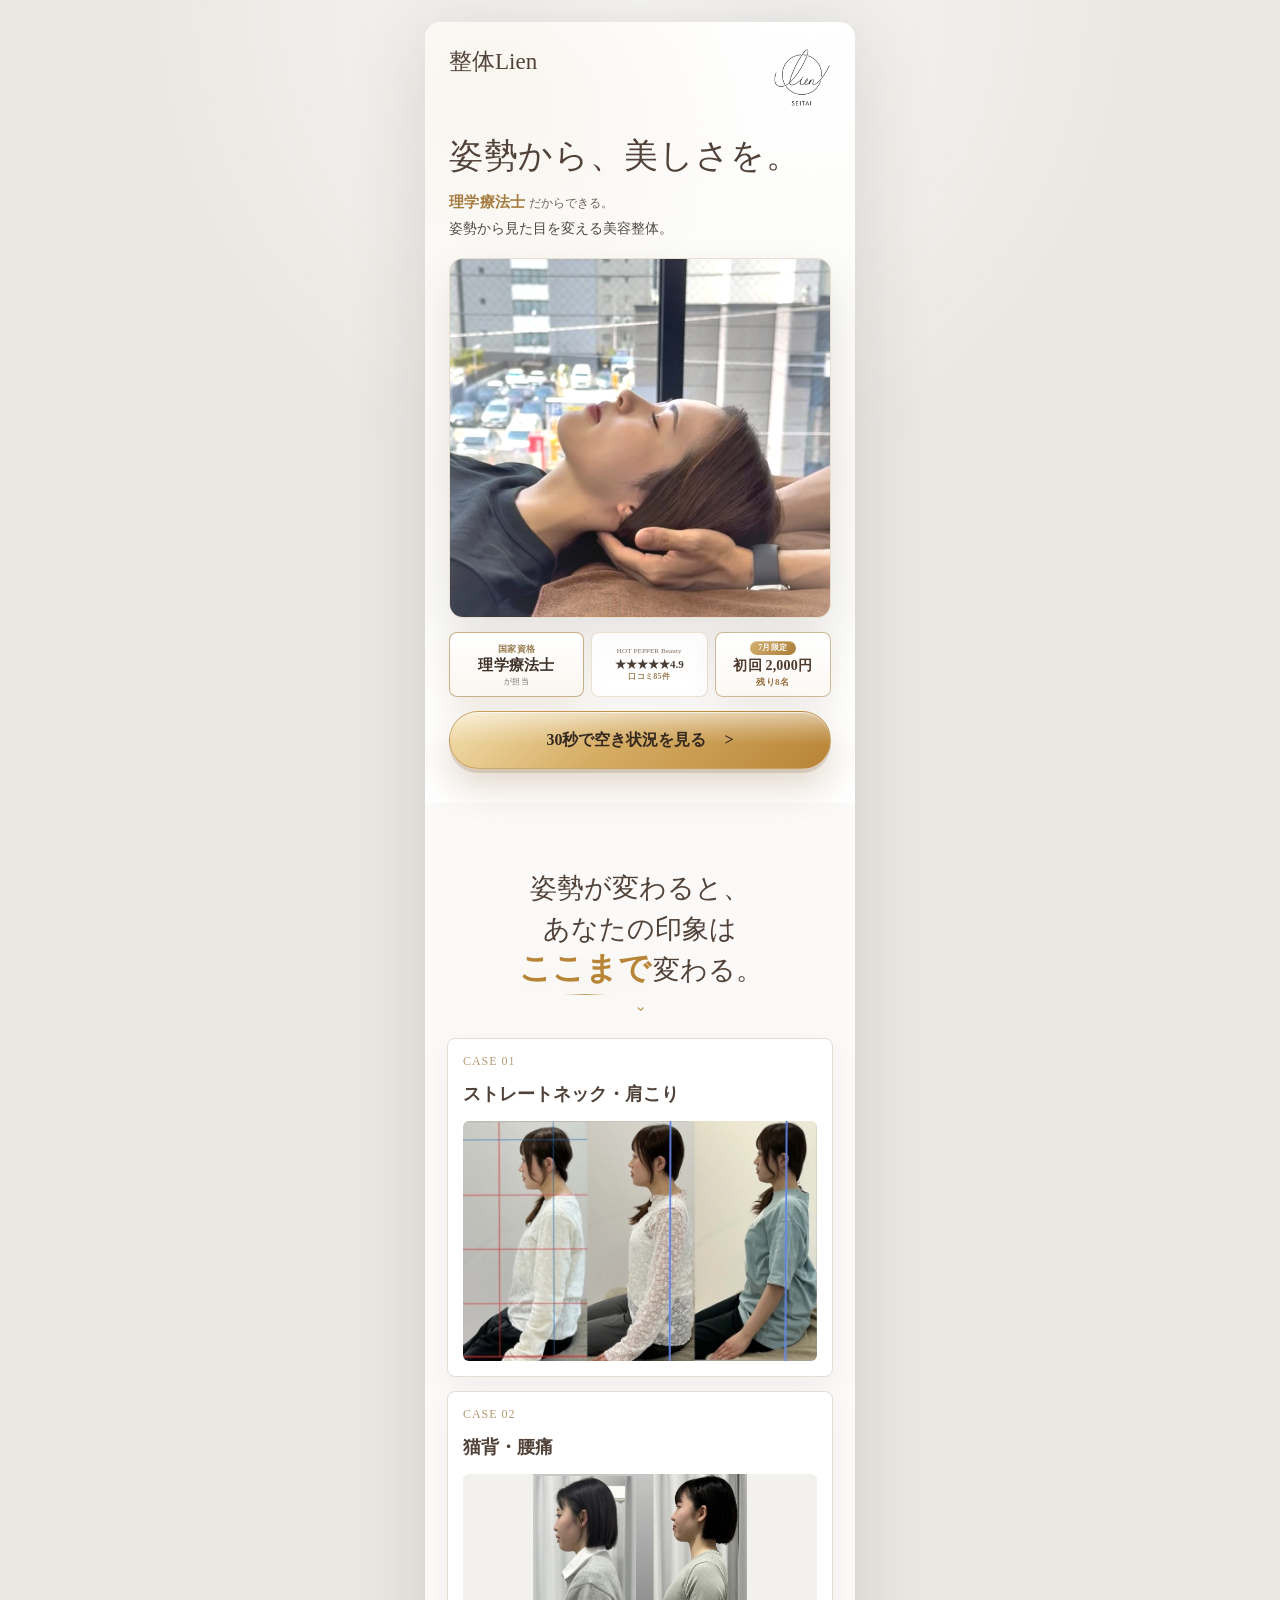
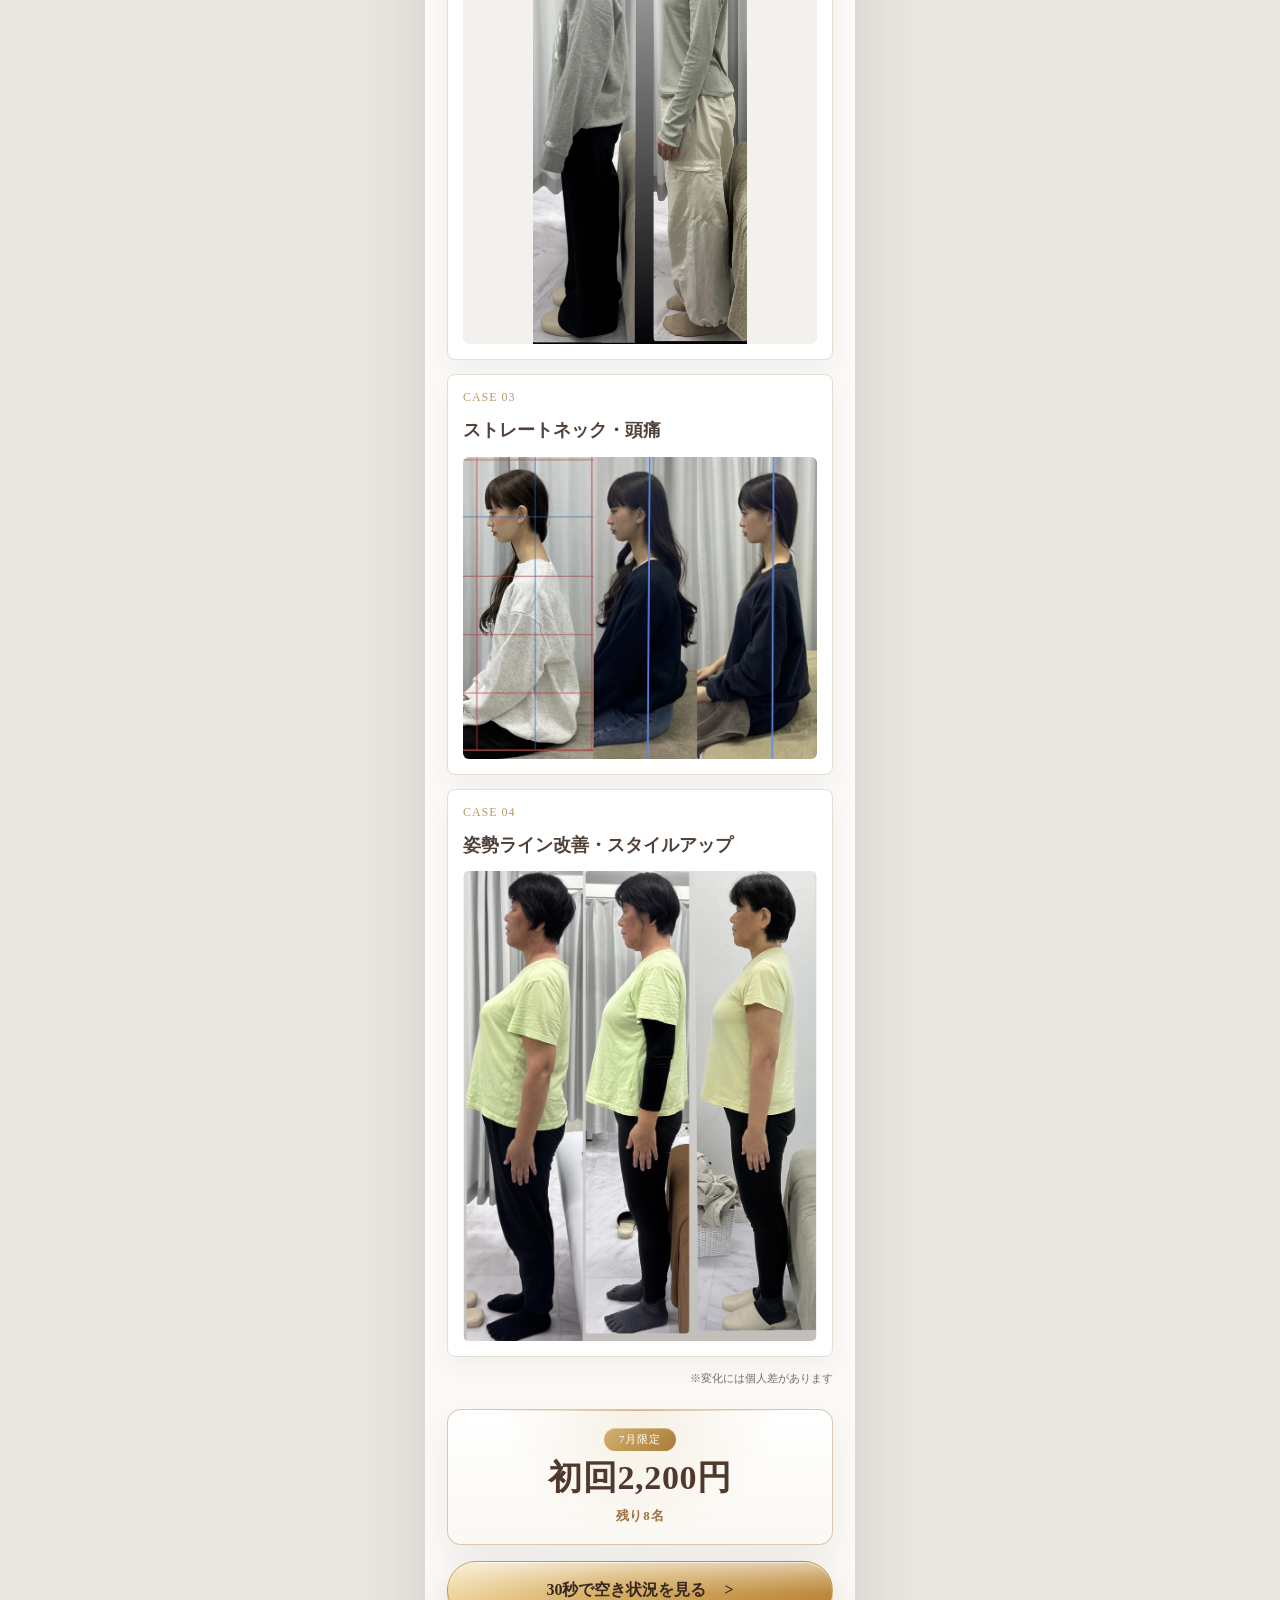
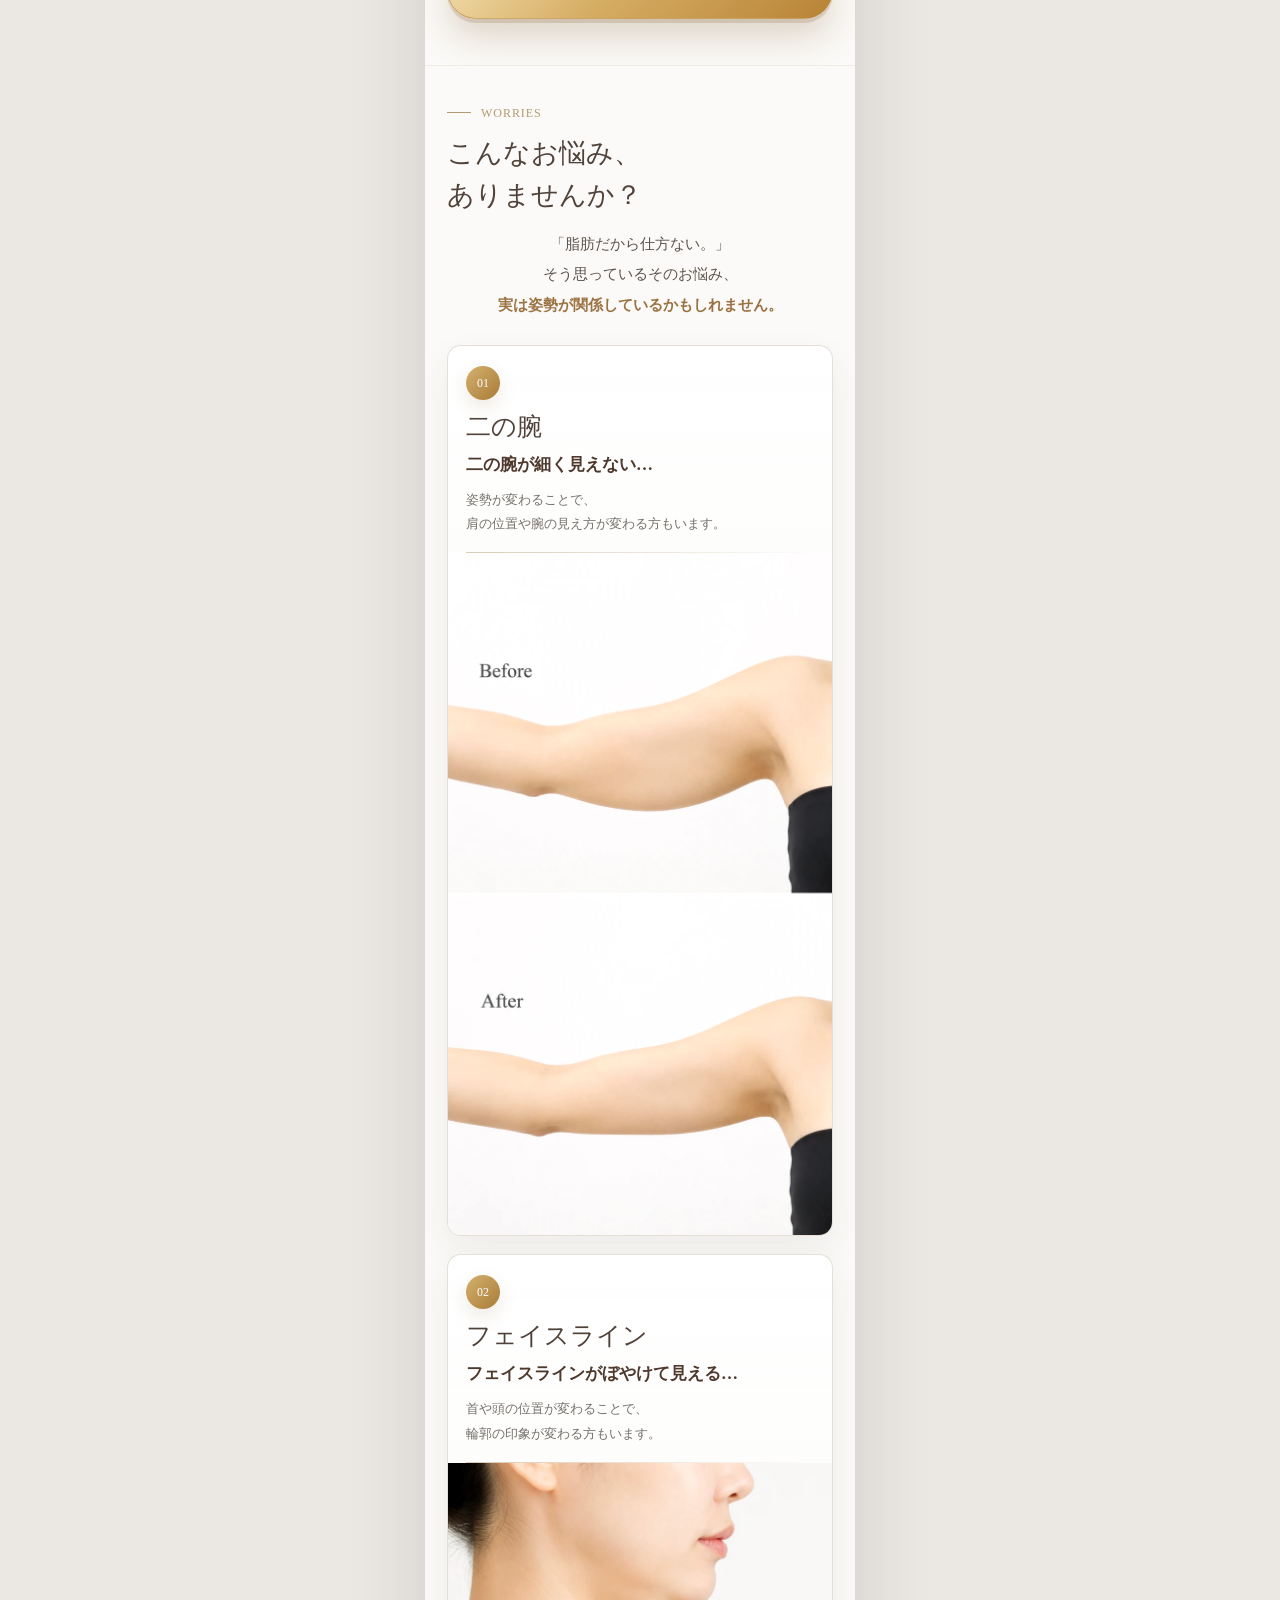
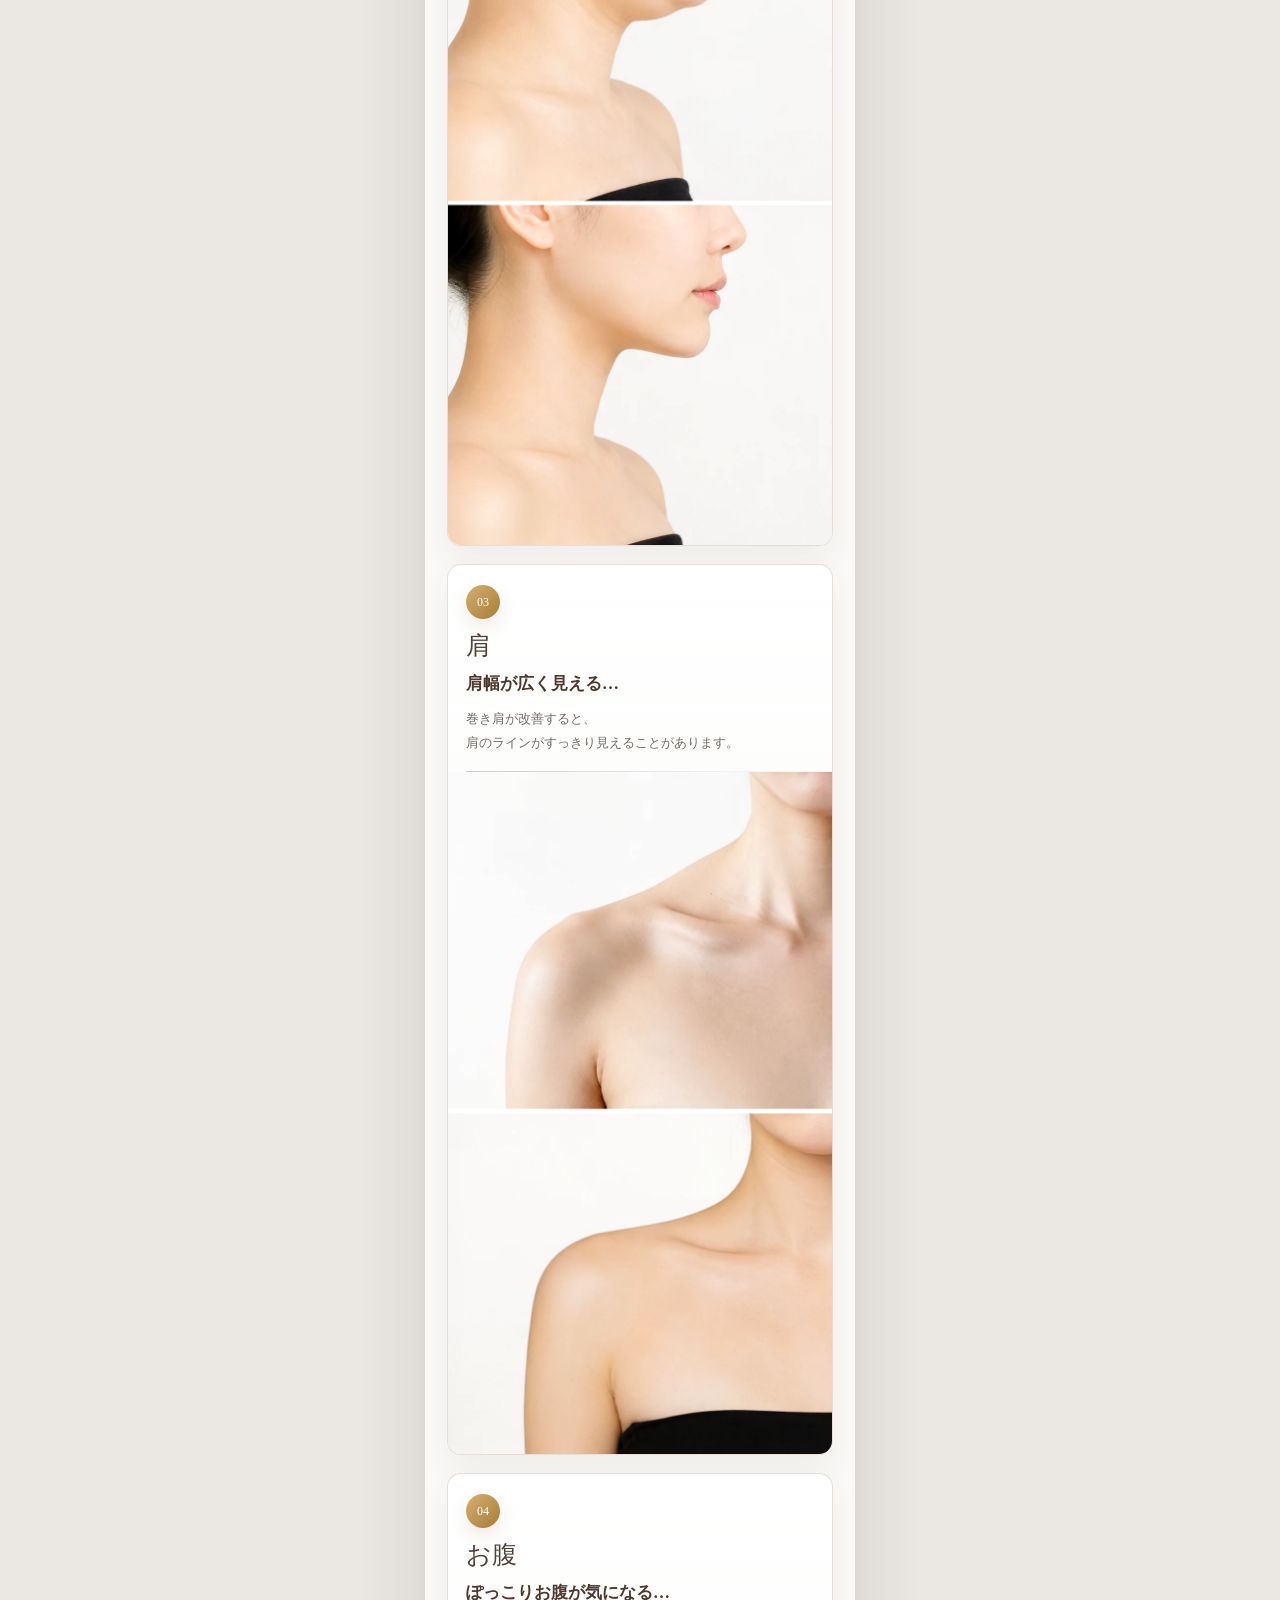
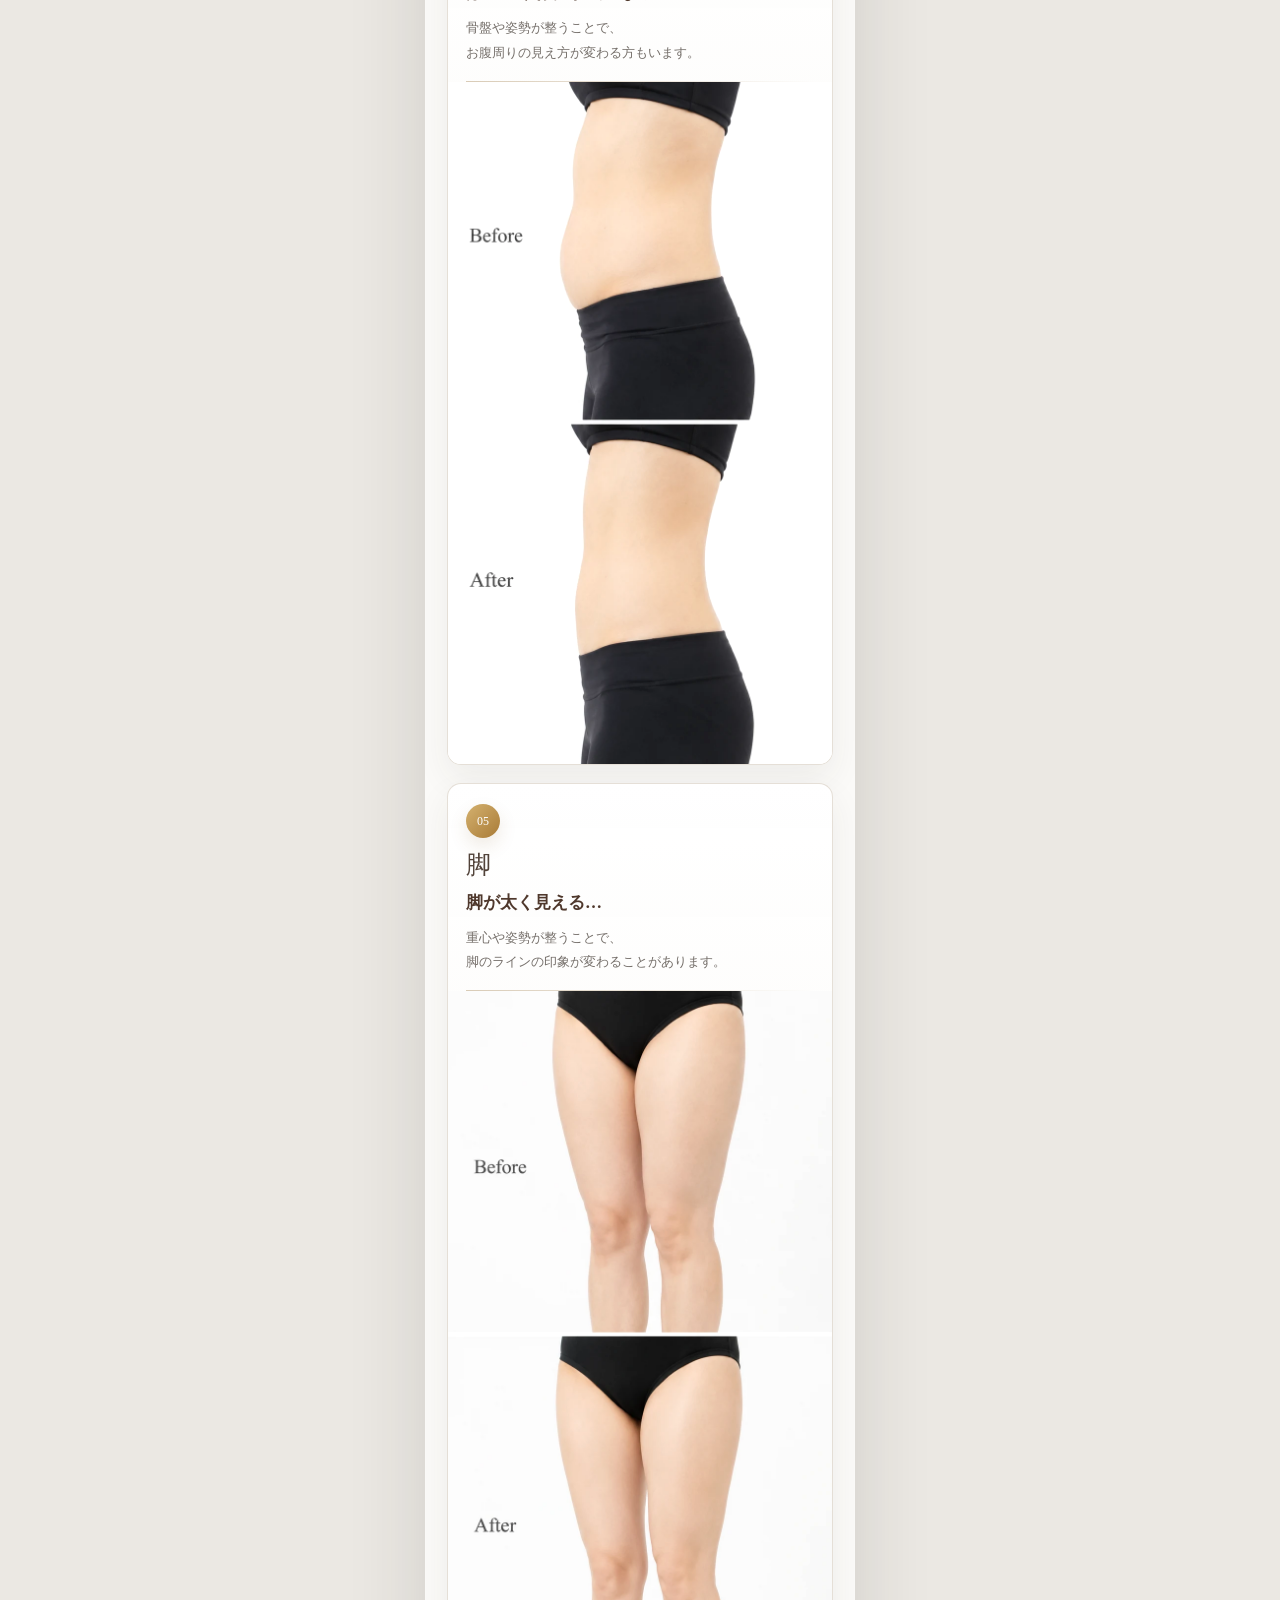
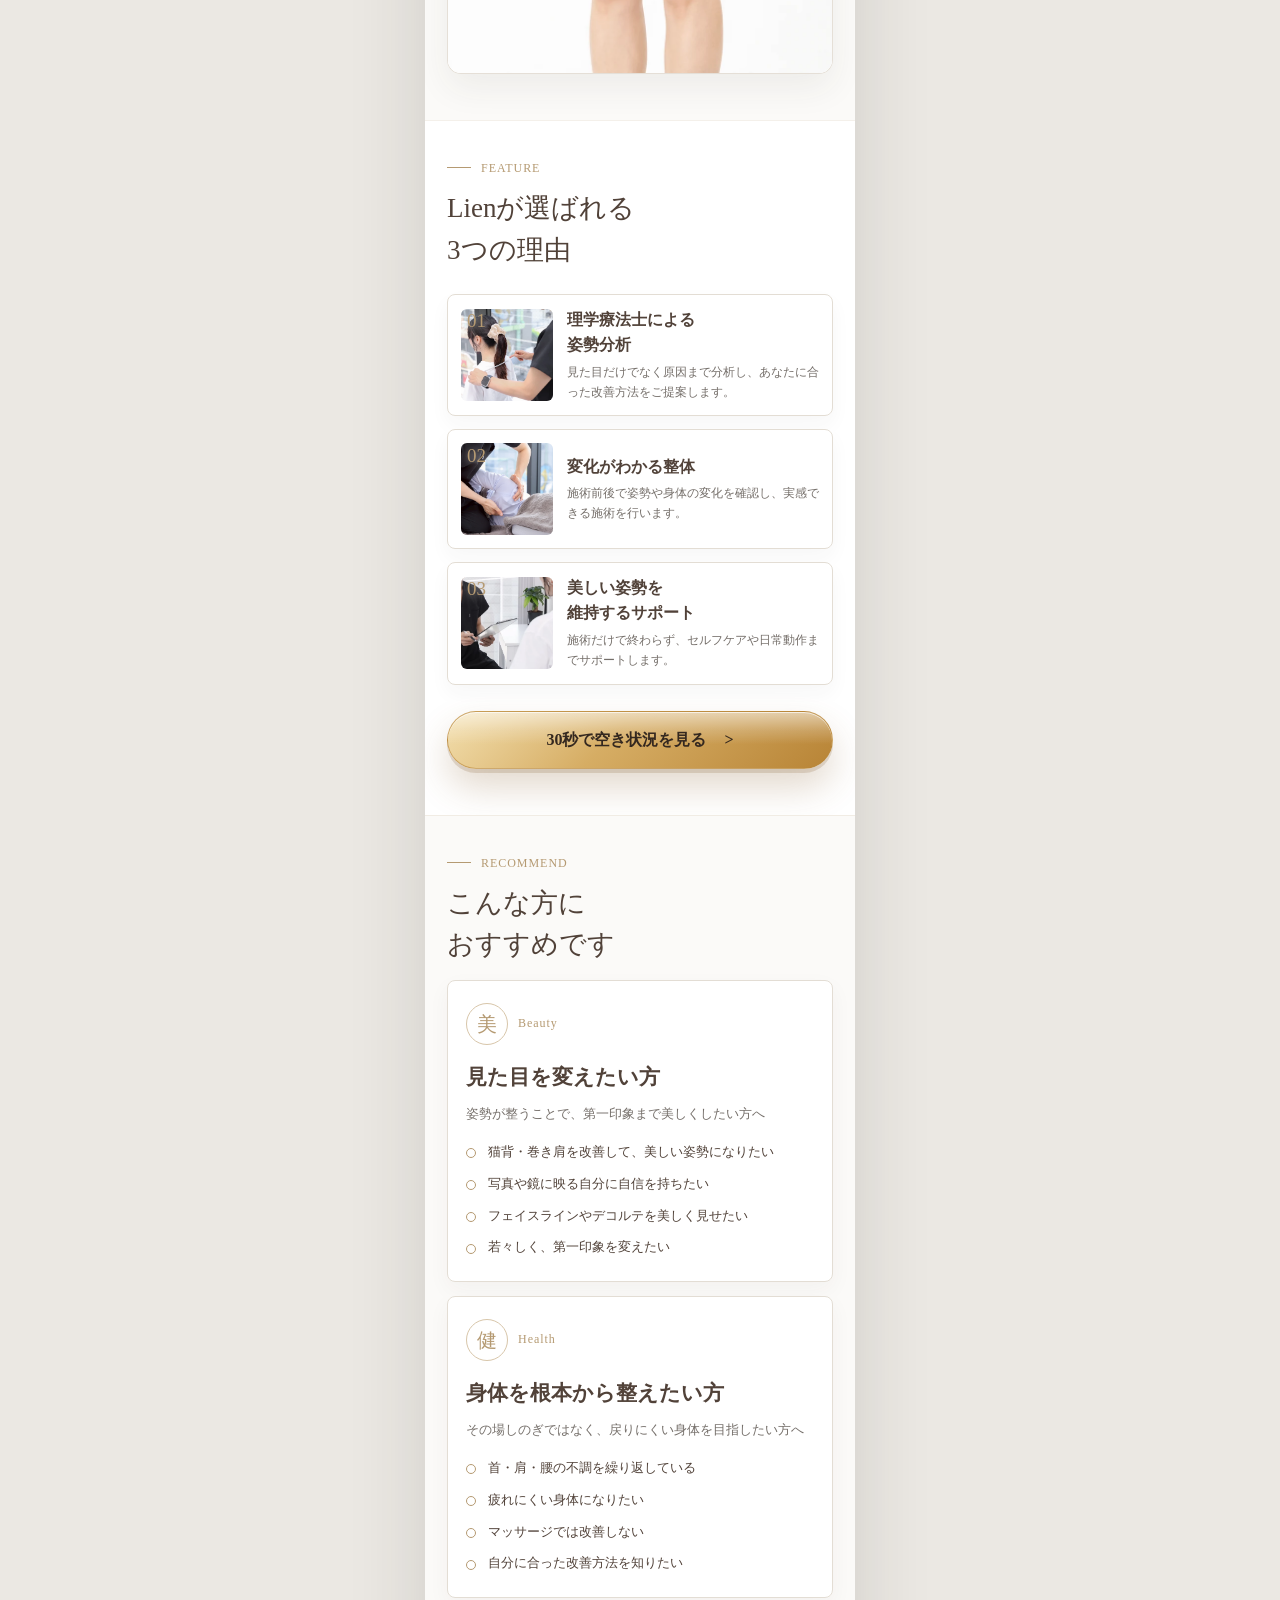
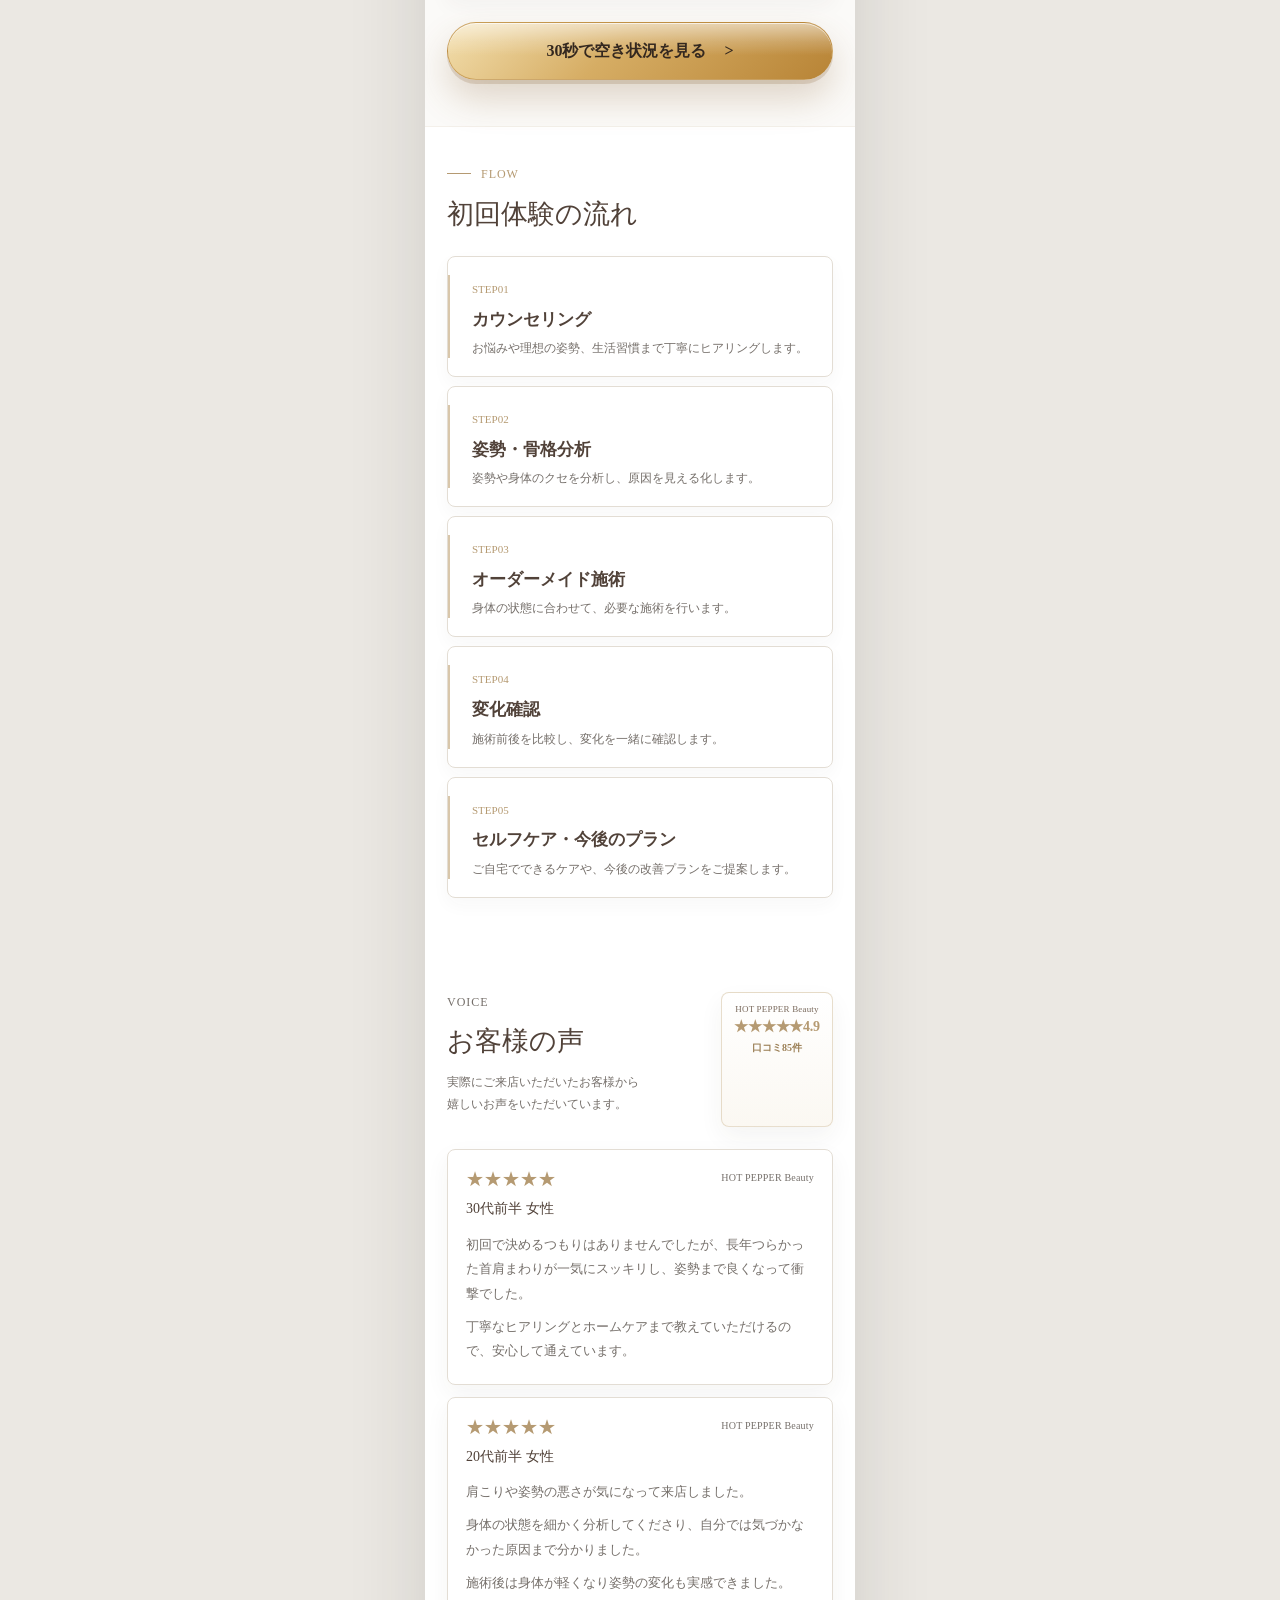
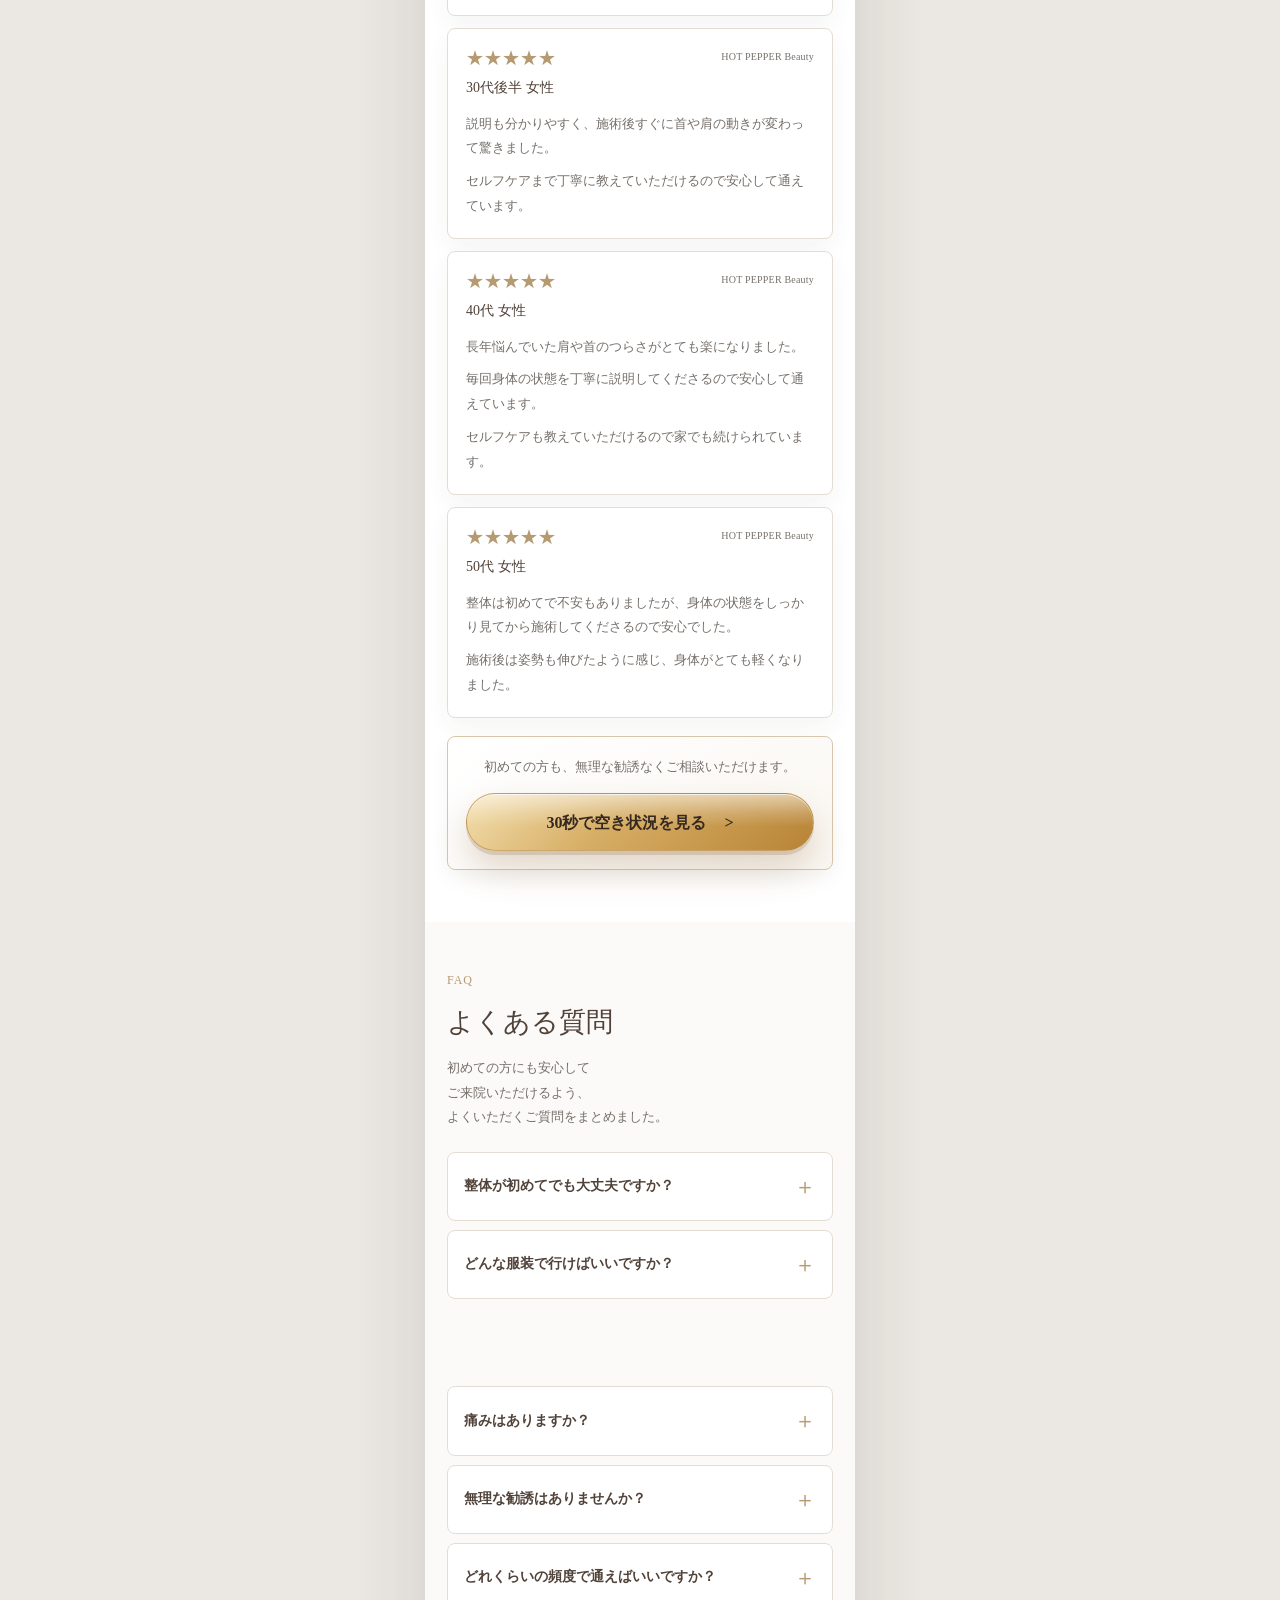
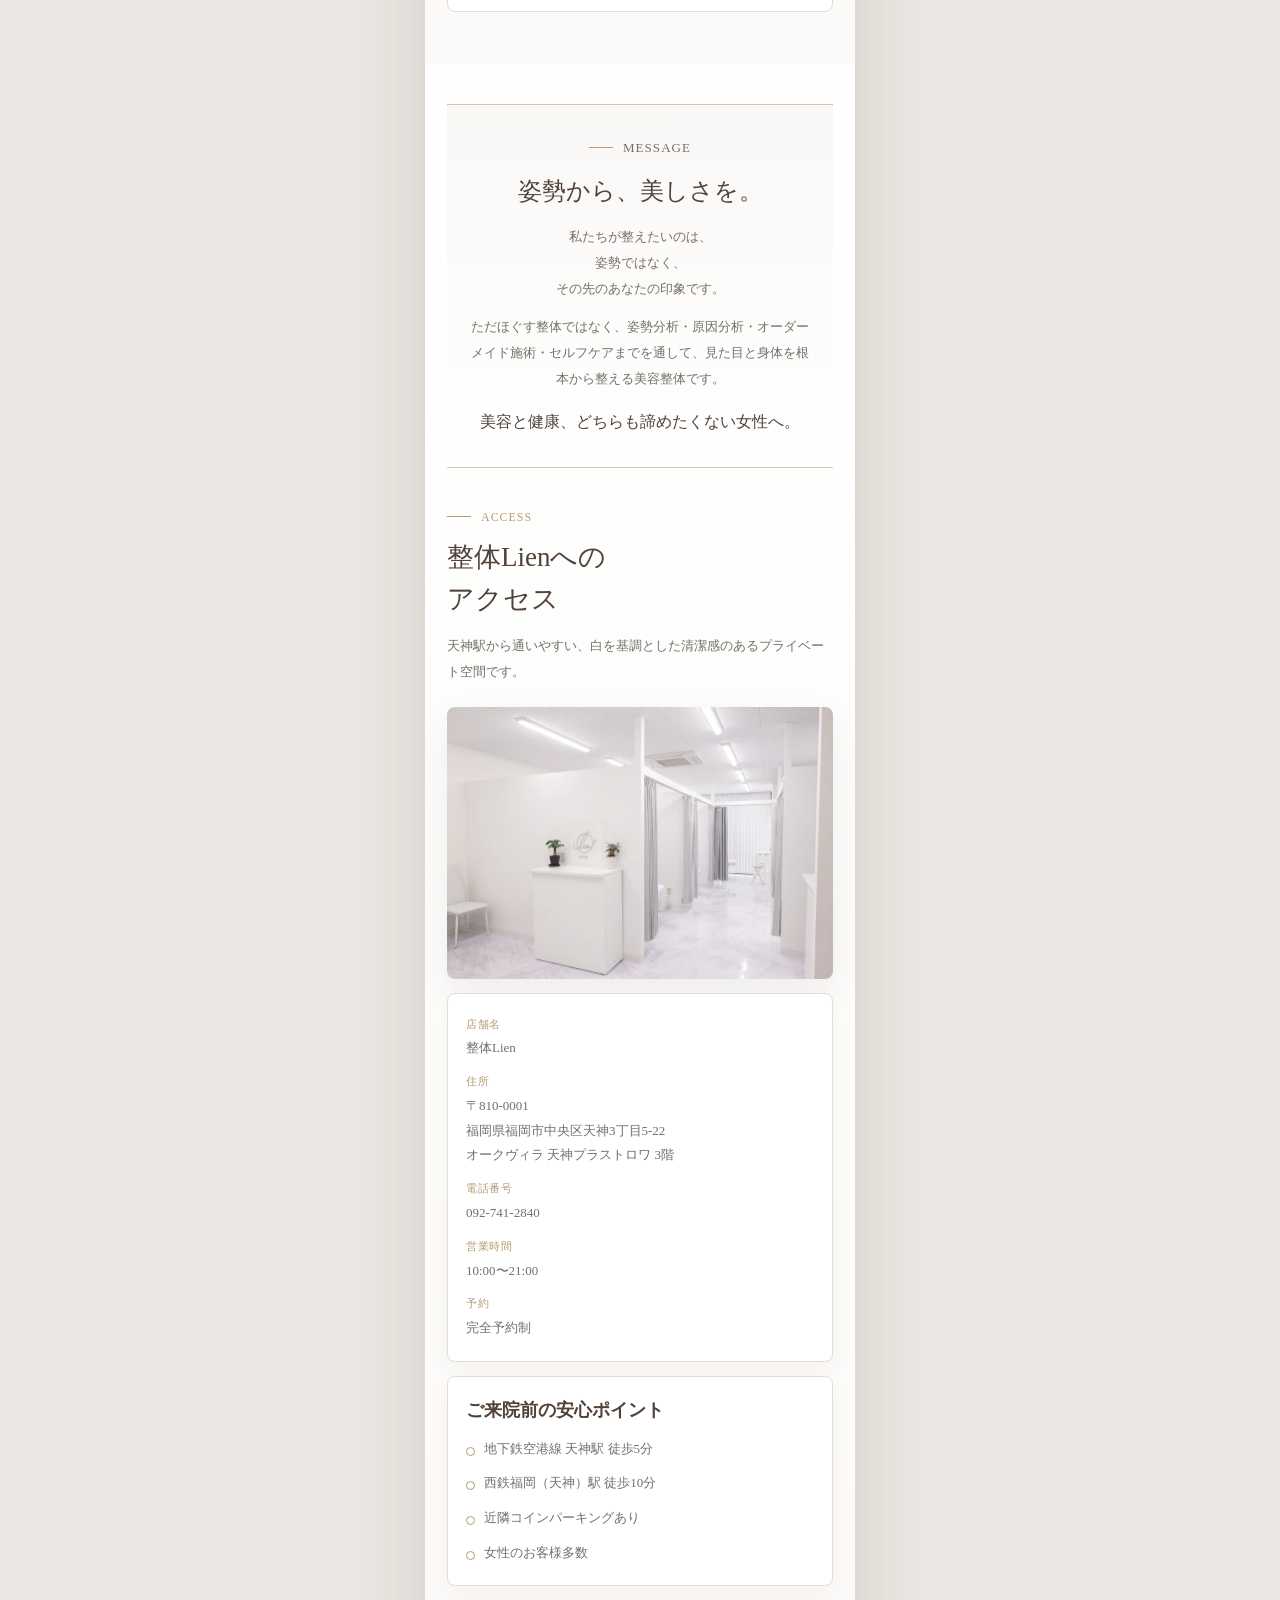
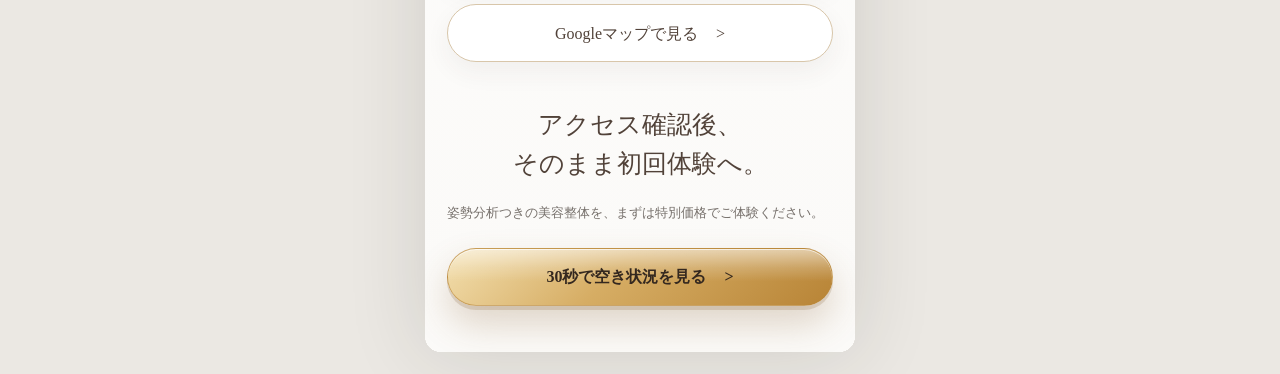
==== commit 314c7d29: "Add files via upload" ====
--- a/index.html
+++ b/index.html
@@ -14,8 +14,8 @@
   <meta name="twitter:card" content="summary_large_image">
   <link rel="canonical" href="https://lienseitai-dot.github.io/lien_seitai-lp/">
   <meta name="theme-color" content="#ffffff">
-  <link rel="preload" as="image" href="assets/hero-clinic-1242.webp" imagesrcset="assets/hero-clinic-780.webp 780w, assets/hero-clinic-1242.webp 1242w" imagesizes="(max-width: 430px) 100vw, 390px" fetchpriority="high">
-  <link rel="stylesheet" href="styles.css?v=20260617-proof">
+  <link rel="preload" as="image" href="assets/hero-brand-treatment.png" fetchpriority="high">
+  <link rel="stylesheet" href="styles.css?v=20260702-beauty-worries">
   <script>
     window.LIEN_LP_CONFIG = {
       reservationUrl: "https://reserve.quick-reserve.com/lien?view=eyJ2ZXJzaW9uIjoyLCJzdG9yZXMiOlt7ImlkIjoyMDV9XX0%3D",
@@ -64,17 +64,19 @@
     }
   }
   </script>
+  <script type="text/javascript">
+    (function(c,l,a,r,i,t,y){
+        c[a]=c[a]||function(){(c[a].q=c[a].q||[]).push(arguments)};
+        t=l.createElement(r);t.async=1;t.src="https://www.clarity.ms/tag/"+i;
+        y=l.getElementsByTagName(r)[0];y.parentNode.insertBefore(t,y);
+    })(window, document, "clarity", "script", "xd2nqwqx65");
+</script>
 </head>
 <body>
   <main class="site">
     <h1 class="sr-only">整体Lien 美軸整体 初回体験キャンペーン</h1>
 
     <section class="hero" aria-label="ファーストビュー">
-      <picture class="hero-bg">
-        <source srcset="assets/hero-clinic-780.webp 780w, assets/hero-clinic-1242.webp 1242w" sizes="(max-width: 430px) 100vw, 390px" type="image/webp">
-        <img src="assets/hero-clinic.jpg" width="2363" height="1774" alt="整体Lienの清潔感ある院内" fetchpriority="high" decoding="async">
-      </picture>
-      <div class="hero-shade"></div>
       <div class="hero-content">
         <header class="hero-brand">
           <p class="brand-name">整体Lien</p>
@@ -83,155 +85,105 @@
             <img src="assets/lien-logo-header.png" width="218" height="220" alt="整体Lien">
           </picture>
         </header>
-        <h2>姿勢が変わると、<br>あなたの印象は<br>ここまで変わる。</h2>
-        <p class="hero-tag">理学療法士だからできる。</p>
+        <p class="hero-concept">姿勢から、美しさを。</p>
+        <p class="hero-tag"><strong>理学療法士</strong><span>だからできる。</span></p>
         <p class="hero-lead">姿勢から見た目を変える美容整体。</p>
-        <p class="hero-note">猫背・巻き肩・反り腰・ストレートネック対応</p>
+        <figure class="hero-treatment-visual">
+          <img src="assets/hero-brand-treatment.png" width="760" height="694" alt="仰向けで首まわりの整体施術を受ける女性" fetchpriority="high" decoding="async">
+        </figure>
         <div class="hero-proof">
-          <p class="hero-proof-primary"><span>初回限定</span><strong>2,000円</strong><small>税込</small></p>
-          <p><strong>姿勢分析付き</strong><small>原因を確認</small></p>
-          <p><span>国家資格</span><strong>理学療法士</strong><small>が担当</small></p>
-          <p><strong>完全予約制</strong><small>丁寧に対応</small></p>
+          <p class="hero-proof-license"><span>国家資格</span><strong>理学療法士</strong><small>が担当</small></p>
+          <p class="hero-proof-review"><span>HOT PEPPER Beauty</span><strong>★★★★★4.9</strong><small>口コミ85件</small></p>
+          <p class="hero-proof-primary"><span class="month-badge">7月限定</span><strong>初回 2,000円</strong><small>残り8名</small></p>
         </div>
-        <a class="button button-dark" data-link="reservation" href="#">空き状況を確認する</a>
-      </div>
-    </section>
-
-    <section class="intro-photo section-pad">
-      <picture>
-        <source srcset="assets/hero-treatment-780.webp 780w, assets/hero-treatment-1242.webp 1242w" sizes="(max-width: 430px) calc(100vw - 44px), 346px" type="image/webp">
-        <img src="assets/hero-treatment.jpg" width="1179" height="1029" alt="首まわりの整体施術を受ける女性" decoding="async">
-      </picture>
-      <p class="brand-copy">姿勢から、美しさを。</p>
-      <div class="top-cards">
-        <div class="mini-card"><span>初回限定</span><strong>2,000円</strong><small>60分体験</small></div>
-        <div class="mini-card"><span>国家資格者</span><strong>姿勢・骨格</strong><small>分析付き</small></div>
-        <div class="mini-card"><span>口コミ</span><strong>★4.94</strong><small>85件</small></div>
+        <a class="button button-dark" data-link="reservation" href="#">30秒で空き状況を見る</a>
       </div>
     </section>
 
     <section class="section-pad ba-section" aria-label="ビフォーアフター">
       <p class="eyebrow">BEFORE / AFTER</p>
-      <h2>変化は、<br>姿勢に現れる。</h2>
-      <p class="lead">横向き姿勢・巻き肩・反り腰・首の位置などを確認します。各写真は見やすいよう余白をつけて掲載しています。</p>
+      <h2 class="ba-title">姿勢が変わると、<br>あなたの印象は<br><span>ここまで</span>変わる。</h2>
       <div class="ba-list">
         <article class="photo-card">
           <p class="case">CASE 01</p>
-          <h3>座り姿勢の変化</h3>
+          <h3>ストレートネック・肩こり</h3>
           <picture><source srcset="assets/ba-01-780.webp 780w, assets/ba-01-1242.webp 962w" sizes="(max-width: 430px) calc(100vw - 76px), 314px" type="image/webp"><img src="assets/ba-01.jpg" width="962" height="651" loading="lazy" decoding="async" alt="座り姿勢のビフォーアフター"></picture>
         </article>
         <article class="photo-card">
           <p class="case">CASE 02</p>
-          <h3>立ち姿勢の変化</h3>
+          <h3>猫背・腰痛</h3>
           <picture><source srcset="assets/ba-02-780.webp 780w, assets/ba-02-1242.webp 833w" sizes="(max-width: 430px) calc(100vw - 76px), 314px" type="image/webp"><img src="assets/ba-02.jpg" width="833" height="1826" loading="lazy" decoding="async" alt="立ち姿勢のビフォーアフター"></picture>
         </article>
         <article class="photo-card">
           <p class="case">CASE 03</p>
-          <h3>ストレートネック　3ヶ月の変化</h3>
+          <h3>ストレートネック・頭痛</h3>
           <picture><source srcset="assets/ba-03-780.webp 780w, assets/ba-03-1242.webp 1242w" sizes="(max-width: 430px) calc(100vw - 76px), 314px" type="image/webp"><img src="assets/ba-03.jpg" width="2240" height="1909" loading="lazy" decoding="async" alt="月1回3ヶ月の姿勢ビフォーアフター"></picture>
         </article>
         <article class="photo-card">
           <p class="case">CASE 04</p>
-          <h3>姿勢ラインの変化＋ダイエット-7kg</h3>
+          <h3>姿勢ライン改善・スタイルアップ</h3>
           <picture><source srcset="assets/ba-04-780.webp 780w, assets/ba-04-1242.webp 1054w" sizes="(max-width: 430px) calc(100vw - 76px), 314px" type="image/webp"><img src="assets/ba-04.jpg" width="1054" height="1409" loading="lazy" decoding="async" alt="姿勢ラインのビフォーアフター"></picture>
         </article>
       </div>
       <p class="caption">※変化には個人差があります</p>
-      <a class="button button-dark" data-link="reservation" href="#">まずは空き状況を確認する</a>
-    </section>
-
-    <section class="section-pad trust-campaign" aria-label="権威性と初回体験">
-      <p class="eyebrow">TRUST</p>
-      <h2>選ばれる理由を、<br>数字で。</h2>
-      <div class="trust-grid">
-        <div><span>国家資格</span><strong>理学療法士</strong></div>
-        <div><span>Google口コミ</span><strong>★4.9</strong></div>
-        <div><span>累計</span><strong>500名以上</strong></div>
-        <div><span>来院実績</span><strong>インフルエンサー多数</strong></div>
-      </div>
-      <div class="assurance-grid" aria-label="安心してご予約いただける理由">
-        <div><span>資格</span><strong>国家資格保持者が担当</strong></div>
-        <div><span>対象</span><strong>女性のお客様多数</strong></div>
-        <div><span>予約</span><strong>完全予約制</strong></div>
-        <div><span>安心</span><strong>無理な勧誘なし</strong></div>
-      </div>
-      <article class="campaign-card">
-        <p class="label">初回限定</p>
-        <h2>初回体験キャンペーン</h2>
-        <p class="lead center">理学療法士だからできる。<br>姿勢・骨格分析付き整体</p>
-        <div class="campaign-body">
-          <div class="price-focus">
-            <span>今だけ特別価格</span>
-            <del>通常 15,400円</del>
-            <strong>2,000円</strong>
-            <small>税込</small>
-          </div>
-          <div class="value-list">
-            <h3>理学療法士による<br>姿勢・骨格分析付き整体</h3>
-            <p>国家資格者が担当</p>
-            <p>オーダーメイド施術</p>
-            <p>無理な勧誘なし</p>
-          </div>
-        </div>
-        <div class="campaign-icons">
-          <div><span>姿勢・骨格分析</span><small>原因まで分析</small></div>
-          <div><span>お着替えあり</span><small>仕事帰りでも安心</small></div>
-          <div><span>完全予約制</span><small>丁寧に対応</small></div>
-        </div>
-        <a class="button button-dark" data-link="reservation" href="#">空き状況を確認する</a>
+      <article class="ba-offer-card" aria-label="7月限定 初回体験">
+        <span>7月限定</span>
+        <strong>初回2,200円</strong>
+        <small>残り8名</small>
       </article>
-      <div class="price-section">
-        <p class="eyebrow">PRICE</p>
-        <h2>料金プラン</h2>
-        <div class="price-card highlight">
-          <div><span class="label">初回限定</span><h3>初回体験</h3><p>姿勢分析・カウンセリング込み</p><small>60分</small></div>
-          <div class="price"><del>通常 15,400円</del><strong>2,000円</strong></div>
-        </div>
-        <div class="price-card"><div><h3>単発</h3><p>60分</p></div><div class="price"><strong>15,400円</strong></div></div>
-        <div class="price-card accent"><div><h3>サブスクプラン</h3><p>60分</p><small>通いやすい継続プラン</small></div><div class="price"><span>1回あたり</span><strong>7,000円〜9,900円/回</strong></div></div>
-        <div class="cta-block">
-          <p>初回は姿勢分析つき。<br>まずは今の身体の状態を確認できます。</p>
-          <a class="button button-dark" data-link="reservation" href="#">空き状況を確認する</a>
-        </div>
-      </div>
+      <a class="button button-dark" data-link="reservation" href="#">30秒で空き状況を見る</a>
     </section>
 
     <section class="section-pad worries">
       <p class="eyebrow">WORRIES</p>
-      <h2>こんなお悩み<br>ありませんか？</h2>
-      <div class="worry-list">
-        <p><span>01</span>猫背・巻き肩で<br>実年齢より老けて見える</p>
-        <p><span>02</span>写真や鏡に映る<br>自分の姿勢が気になる</p>
-        <p><span>03</span>首・肩こりや腰の不調を<br>何度も繰り返している</p>
-        <p><span>04</span>整体やマッサージに行っても<br>すぐ元に戻ってしまう</p>
-        <p><span>05</span>フェイスラインやデコルテを<br>もっと綺麗に見せたい</p>
-        <p><span>06</span>反り腰・ストレートネックなど<br>姿勢の歪みを改善したい</p>
-        <p><span>07</span>自分の身体に合ったケアを知りたい</p>
-      </div>
-    </section>
-
-    <section class="section-pad beauty-logic">
-      <p class="eyebrow">BEAUTY LOGIC</p>
-      <h2>姿勢が変わると、<br>見た目も変わる理由</h2>
-      <p class="lead">姿勢の崩れは、首元・フェイスライン・デコルテ・お腹まわりの印象にまで影響します。姿勢を整えることで、自然と若々しく美しい印象へ。</p>
-      <div class="logic-list">
-        <div><span>Before<br>首が短く見える</span><b>＞</b><strong>After<br>首元がすっきり見える</strong></div>
-        <div><span>Before<br>フェイスラインがぼやける</span><b>＞</b><strong>After<br>横顔が整って見える</strong></div>
-        <div><span>Before<br>デコルテラインが崩れる</span><b>＞</b><strong>After<br>上半身が美しく見える</strong></div>
-        <div><span>Before<br>疲れて見える</span><b>＞</b><strong>After<br>若々しい印象へ</strong></div>
-      </div>
-      <p class="closing-copy">姿勢が整うだけで、<br>首元・横顔・立ち姿まで美しく。</p>
-    </section>
-
-    <section class="section-pad method">
-      <p class="eyebrow">METHOD</p>
-      <h2>姿勢から、見た目と不調を<br>整える美軸整体</h2>
-      <p class="lead">整体Lienの美軸整体は、姿勢分析・原因分析・オーダーメイド施術・セルフケア指導を組み合わせた根本改善型の整体です。</p>
-      <picture><source srcset="assets/method-treatment-780.webp 780w, assets/method-treatment-1242.webp 1179w" sizes="(max-width: 430px) calc(100vw - 44px), 346px" type="image/webp"><img class="wide-photo" src="assets/method-treatment.jpg" width="1179" height="1029" loading="lazy" decoding="async" alt="整体Lienの施術イメージ"></picture>
-      <div class="method-steps">
-        <div><span>STEP01</span><strong>姿勢・骨格分析</strong><small>原因を見極める</small></div>
-        <div><span>STEP02</span><strong>オーダーメイド施術</strong><small>身体に合わせて整える</small></div>
-        <div><span>STEP03</span><strong>変化確認・セルフケア</strong><small>美しい姿勢を維持する</small></div>
+      <h2>こんなお悩み、<br>ありませんか？</h2>
+      <p class="worry-intro">「脂肪だから仕方ない。」<br>そう思っているそのお悩み、<br><span>実は姿勢が関係しているかもしれません。</span></p>
+      <div class="beauty-worry-list">
+        <article class="beauty-worry-card">
+          <div class="beauty-worry-copy">
+            <span>01</span>
+            <h3>二の腕</h3>
+            <p class="catch">二の腕が細く見えない…</p>
+            <p>姿勢が変わることで、<br>肩の位置や腕の見え方が変わる方もいます。</p>
+          </div>
+          <picture><source srcset="assets/worry-arm-780.webp 780w, assets/worry-arm-1242.webp 941w" sizes="(max-width: 430px) calc(100vw - 44px), 346px" type="image/webp"><img src="assets/worry-arm.jpg" width="941" height="1672" loading="lazy" decoding="async" alt="二の腕の見え方のビフォーアフター"></picture>
+        </article>
+        <article class="beauty-worry-card">
+          <div class="beauty-worry-copy">
+            <span>02</span>
+            <h3>フェイスライン</h3>
+            <p class="catch">フェイスラインがぼやけて見える…</p>
+            <p>首や頭の位置が変わることで、<br>輪郭の印象が変わる方もいます。</p>
+          </div>
+          <picture><source srcset="assets/worry-face-780.webp 780w, assets/worry-face-1242.webp 941w" sizes="(max-width: 430px) calc(100vw - 44px), 346px" type="image/webp"><img src="assets/worry-face.jpg" width="941" height="1672" loading="lazy" decoding="async" alt="フェイスラインの印象のビフォーアフター"></picture>
+        </article>
+        <article class="beauty-worry-card">
+          <div class="beauty-worry-copy">
+            <span>03</span>
+            <h3>肩</h3>
+            <p class="catch">肩幅が広く見える…</p>
+            <p>巻き肩が改善すると、<br>肩のラインがすっきり見えることがあります。</p>
+          </div>
+          <picture><source srcset="assets/worry-shoulder-780.webp 780w, assets/worry-shoulder-1242.webp 941w" sizes="(max-width: 430px) calc(100vw - 44px), 346px" type="image/webp"><img src="assets/worry-shoulder.jpg" width="941" height="1672" loading="lazy" decoding="async" alt="肩のラインのビフォーアフター"></picture>
+        </article>
+        <article class="beauty-worry-card">
+          <div class="beauty-worry-copy">
+            <span>04</span>
+            <h3>お腹</h3>
+            <p class="catch">ぽっこりお腹が気になる…</p>
+            <p>骨盤や姿勢が整うことで、<br>お腹周りの見え方が変わる方もいます。</p>
+          </div>
+          <picture><source srcset="assets/worry-belly-780.webp 780w, assets/worry-belly-1242.webp 941w" sizes="(max-width: 430px) calc(100vw - 44px), 346px" type="image/webp"><img src="assets/worry-belly.jpg" width="941" height="1672" loading="lazy" decoding="async" alt="お腹周りの見え方のビフォーアフター"></picture>
+        </article>
+        <article class="beauty-worry-card">
+          <div class="beauty-worry-copy">
+            <span>05</span>
+            <h3>脚</h3>
+            <p class="catch">脚が太く見える…</p>
+            <p>重心や姿勢が整うことで、<br>脚のラインの印象が変わることがあります。</p>
+          </div>
+          <picture><source srcset="assets/worry-legs-780.webp 780w, assets/worry-legs-1242.webp 941w" sizes="(max-width: 430px) calc(100vw - 44px), 346px" type="image/webp"><img src="assets/worry-legs.jpg" width="941" height="1672" loading="lazy" decoding="async" alt="脚のラインのビフォーアフター"></picture>
+        </article>
       </div>
     </section>
 
@@ -243,7 +195,7 @@
         <article><picture><source srcset="assets/feature-treatment-780.webp 780w, assets/feature-treatment-1242.webp 1242w" sizes="98px" type="image/webp"><img src="assets/feature-treatment.jpg" width="2048" height="1537" loading="lazy" decoding="async" alt="施術の様子"></picture><span>02</span><div><h3>変化がわかる整体</h3><p>施術前後で姿勢や身体の変化を確認し、実感できる施術を行います。</p></div></article>
         <article><picture><source srcset="assets/feature-care-780.webp 780w, assets/feature-care-1242.webp 881w" sizes="98px" type="image/webp"><img src="assets/feature-care.jpg" width="881" height="661" loading="lazy" decoding="async" alt="セルフケア指導の様子"></picture><span>03</span><div><h3>美しい姿勢を<br>維持するサポート</h3><p>施術だけで終わらず、セルフケアや日常動作までサポートします。</p></div></article>
       </div>
-      <a class="button button-dark" data-link="reservation" href="#">まずは空き状況を確認する</a>
+      <a class="button button-dark" data-link="reservation" href="#">30秒で空き状況を見る</a>
     </section>
 
     <section class="section-pad recommend">
@@ -261,7 +213,7 @@
         <p>その場しのぎではなく、戻りにくい身体を目指したい方へ</p>
         <ul><li>首・肩・腰の不調を繰り返している</li><li>疲れにくい身体になりたい</li><li>マッサージでは改善しない</li><li>自分に合った改善方法を知りたい</li></ul>
       </div>
-      <a class="button button-dark" data-link="reservation" href="#">まずは空き状況を確認する</a>
+      <a class="button button-dark" data-link="reservation" href="#">30秒で空き状況を見る</a>
     </section>
 
     <section class="section-pad flow">
@@ -279,7 +231,7 @@
     <section class="reviews-section" aria-label="お客様の声" data-review-section>
       <div class="reviews-head">
         <div><p class="reviews-kicker">VOICE</p><h2>お客様の声</h2><p class="reviews-lead">実際にご来店いただいたお客様から<br>嬉しいお声をいただいています。</p></div>
-        <aside class="reviews-score" aria-label="HOT PEPPER Beauty 口コミ評価"><div class="reviews-score-stars">★★★★★</div><div class="reviews-score-number">4.94</div><div class="reviews-score-source">HOT PEPPER Beauty</div><div class="reviews-score-count">口コミ85件</div></aside>
+        <aside class="reviews-score" aria-label="HOT PEPPER Beauty 口コミ評価"><div class="reviews-score-source">HOT PEPPER Beauty</div><div class="reviews-score-stars">★★★★★4.9</div><div class="reviews-score-count">口コミ85件</div></aside>
       </div>
       <div class="review-list" data-review-list>
         <article class="review-card displayReview" data-review-card data-display-review="true"><div class="review-card-head"><div><div class="review-stars">★★★★★</div><p class="review-age">30代前半 女性</p></div><span class="review-source">HOT PEPPER Beauty</span></div><p class="review-body">初回で決めるつもりはありませんでしたが、長年つらかった首肩まわりが一気にスッキリし、姿勢まで良くなって衝撃でした。</p><p class="review-body">丁寧なヒアリングとホームケアまで教えていただけるので、安心して通えています。</p></article>
@@ -290,7 +242,7 @@
       </div>
       <div class="cta-block reviews-cta">
         <p>初めての方も、無理な勧誘なくご相談いただけます。</p>
-        <a class="button button-dark" data-link="reservation" href="#">空き状況を確認する</a>
+        <a class="button button-dark" data-link="reservation" href="#">30秒で空き状況を見る</a>
       </div>
     </section>
 
@@ -317,11 +269,11 @@
       <a class="button button-outline" data-link="map" href="#" target="_blank" rel="noopener">Googleマップで見る</a>
       <h2 class="final-title">アクセス確認後、<br>そのまま初回体験へ。</h2>
       <p class="lead">姿勢分析つきの美容整体を、まずは特別価格でご体験ください。</p>
-      <a id="final-cta" class="button button-dark" data-link="reservation" href="#">初回体験を予約する</a>
+      <a id="final-cta" class="button button-dark" data-link="reservation" href="#">30秒で空き状況を見る</a>
     </section>
   </main>
 
-  <a class="sticky-cta" data-sticky-cta data-link="reservation" href="#">空き状況を確認する</a>
-  <script src="app.js?v=20260617-cvr" defer></script>
+  <a class="sticky-cta" data-sticky-cta data-link="reservation" href="#">30秒で空き状況を見る</a>
+  <script src="app.js?v=20260702-beauty-worries" defer></script>
 </body>
 </html>
--- a/styles.css
+++ b/styles.css
@@ -148,6 +148,8 @@
 }
 
 .button {
+  position: relative;
+  isolation: isolate;
   display: flex;
   align-items: center;
   justify-content: center;
@@ -158,7 +160,11 @@
   font-size: 16px;
   line-height: 1.35;
   text-decoration: none;
-  transition: transform .18s ease, box-shadow .18s ease, background .18s ease;
+  overflow: visible;
+  transition:
+    transform .18s ease,
+    box-shadow .18s ease,
+    background .18s ease;
 }
 
 .button::after,
@@ -171,14 +177,60 @@
 
 .button:active,
 .sticky-cta:active {
-  transform: translateY(1px);
+  transform: translateY(2px) scale(.99);
 }
 
 .button-dark {
-  color: #fff;
-  background: linear-gradient(135deg, #3d3834, #191817);
-  border: 1px solid rgba(216, 198, 170, .55);
-  box-shadow: 0 14px 28px rgba(45, 38, 33, .18);
+  color: #34281f;
+  font-weight: 600;
+  background:
+    linear-gradient(180deg, rgba(255, 255, 255, .55) 0%, rgba(255, 255, 255, .18) 34%, rgba(255, 255, 255, 0) 58%),
+    linear-gradient(135deg, #f3dfae 0%, #d6ad64 43%, #b88436 100%);
+  border: 1px solid rgba(186, 136, 58, .66);
+  box-shadow:
+    0 18px 36px rgba(132, 91, 42, .24),
+    0 4px 0 rgba(124, 84, 39, .18),
+    inset 0 1px 0 rgba(255, 255, 255, .66);
+}
+
+.button-dark::before,
+.sticky-cta::before {
+  content: "";
+  position: absolute;
+  inset: -8px;
+  z-index: -1;
+  border: 1px solid rgba(205, 165, 95, .42);
+  border-radius: inherit;
+  opacity: 0;
+  transform: scale(.96);
+  pointer-events: none;
+  animation: ctaRipple 2.25s ease-out infinite;
+  will-change: transform, opacity;
+}
+
+.button-dark:hover,
+.sticky-cta:hover {
+  transform: translateY(-2px) scale(1.02);
+  box-shadow:
+    0 24px 44px rgba(132, 91, 42, .3),
+    0 5px 0 rgba(124, 84, 39, .18),
+    inset 0 1px 0 rgba(255, 255, 255, .72);
+}
+
+@keyframes ctaRipple {
+  0% {
+    opacity: 0;
+    transform: scale(.97);
+  }
+
+  25% {
+    opacity: .48;
+  }
+
+  100% {
+    opacity: 0;
+    transform: scale(1.1);
+  }
 }
 
 .button-outline {
@@ -190,8 +242,9 @@
 
 .hero {
   position: relative;
-  min-height: 700px;
-  background: #fbfaf8;
+  background:
+    radial-gradient(circle at 15% 8%, rgba(224, 205, 174, .18), rgba(255, 255, 255, 0) 34%),
+    linear-gradient(180deg, #fff 0%, #fbfaf7 58%, #fff 100%);
 }
 
 .hero-bg,
@@ -219,7 +272,6 @@
 .hero-content {
   position: relative;
   z-index: 1;
-  min-height: 700px;
   padding: 26px 24px 34px;
   display: flex;
   flex-direction: column;
@@ -229,7 +281,7 @@
   display: flex;
   align-items: flex-start;
   justify-content: space-between;
-  margin-bottom: 84px;
+  margin-bottom: 24px;
 }
 
 .brand-name {
@@ -250,11 +302,35 @@
   object-fit: contain;
 }
 
+.hero-concept {
+  margin: 0 0 9px;
+  color: var(--brown);
+  font-size: clamp(29px, 8vw, 34px);
+  font-weight: 500;
+  line-height: 1.42;
+  letter-spacing: .02em;
+}
+
 .hero-tag {
-  margin-bottom: 10px;
-  color: var(--brown);
-  font-size: 16px;
-  line-height: 1.9;
+  display: inline-flex;
+  align-items: baseline;
+  gap: 3px;
+  margin-bottom: 2px;
+  color: var(--brown);
+  font-size: 13px;
+  line-height: 1.7;
+}
+
+.hero-tag strong {
+  color: #a47b3e;
+  font-size: 1.18em;
+  font-weight: 700;
+  letter-spacing: .02em;
+}
+
+.hero-tag span {
+  color: #6f6258;
+  font-size: .95em;
 }
 
 .hero h2 {
@@ -266,10 +342,10 @@
 }
 
 .hero-lead {
-  margin-bottom: 14px;
+  margin-bottom: 16px;
   color: #4f4740;
-  font-size: 18px;
-  line-height: 1.8;
+  font-size: 14px;
+  line-height: 1.75;
 }
 
 .hero-note {
@@ -281,15 +357,15 @@
 
 .hero-proof {
   display: grid;
-  grid-template-columns: 1fr 1fr;
-  gap: 9px;
-  margin: 0 0 18px;
+  grid-template-columns: 1.16fr 1fr 1fr;
+  gap: 7px;
+  margin: 0 0 14px;
 }
 
 .hero-proof p {
-  height: 75px;
+  min-height: 52px;
   margin: 0;
-  padding: 11px 9px 10px;
+  padding: 8px 6px;
   display: flex;
   flex-direction: column;
   justify-content: center;
@@ -305,46 +381,192 @@
 .hero-proof span,
 .hero-proof small {
   color: var(--muted);
-  font-size: 10px;
+  font-size: 8px;
   line-height: 1.4;
   letter-spacing: .04em;
 }
 
 .hero-proof strong {
   color: var(--brown);
-  font-size: 16px;
+  font-size: 12px;
   font-weight: 600;
   line-height: 1.35;
-  letter-spacing: .03em;
+  letter-spacing: 0;
   white-space: nowrap;
+}
+
+.hero-proof-license {
+  border-color: rgba(194, 164, 119, .86) !important;
+  background:
+    linear-gradient(180deg, rgba(255,255,255,.96) 0%, rgba(250,246,239,.92) 100%) !important;
+  box-shadow:
+    0 14px 30px rgba(132, 91, 42, .12),
+    inset 0 1px 0 rgba(255,255,255,.8) !important;
+}
+
+.hero-proof-license span {
+  color: #9b7f55;
+  font-size: 9px;
+  font-weight: 600;
+}
+
+.hero-proof-license strong {
+  color: #403229;
+  font-size: 15px;
+  font-weight: 700;
+  letter-spacing: .02em;
+}
+
+.hero-proof-review span {
+  color: #7a6a5d;
+  font-size: 7px;
+  letter-spacing: .02em;
+}
+
+.hero-proof-review strong {
+  color: #4b3d34;
+  font-size: 11px;
+}
+
+.hero-proof-review small {
+  color: #9b7f55;
+  font-weight: 600;
 }
 
 .hero-proof .hero-proof-primary {
   border-color: rgba(194, 164, 119, .76);
-  background: linear-gradient(180deg, rgba(255,255,255,.92) 0%, rgba(251,248,243,.88) 100%);
-  box-shadow: 0 12px 28px rgba(82, 69, 54, .095);
-}
-
-.hero-proof-primary span {
-  color: #9b7f55;
-  font-size: 10px;
+  background:
+    linear-gradient(180deg, rgba(255,255,255,.95) 0%, rgba(251,248,243,.9) 100%),
+    radial-gradient(circle at 50% 0, rgba(217, 190, 142, .18), rgba(255,255,255,0) 62%);
+  box-shadow:
+    0 12px 28px rgba(82, 69, 54, .095),
+    inset 0 1px 0 rgba(255,255,255,.82);
+}
+
+.hero-proof-primary .month-badge {
+  min-width: 46px;
+  margin-bottom: 3px;
+  padding: 2px 6px;
+  color: #fff;
+  font-size: 8px;
   font-weight: 600;
+  line-height: 1.25;
+  border-radius: 999px;
+  background: linear-gradient(135deg, #d4b16f, #a97b37);
+  box-shadow: inset 0 1px 0 rgba(255,255,255,.34);
 }
 
 .hero-proof-primary strong {
   color: #4f382c;
-  font-size: 23px;
-  line-height: 1.05;
+  font-size: 14px;
+  font-weight: 700;
+  line-height: 1.1;
   letter-spacing: .015em;
 }
 
 .hero-proof-primary small {
-  color: #6f6258;
+  margin-top: 2px;
+  color: #9b7242;
+  font-size: 9px;
+  font-weight: 700;
+  letter-spacing: .04em;
+}
+
+.hero .button {
+  margin-top: 0;
+}
+
+.hero-treatment-visual {
+  position: relative;
+  aspect-ratio: 1.06 / 1;
+  margin: 0 0 14px;
+  overflow: hidden;
+  border: 1px solid rgba(216, 198, 170, .48);
+  border-radius: 14px;
+  background: #f8f5ef;
+  box-shadow:
+    0 22px 46px rgba(61, 52, 44, .12),
+    inset 0 1px 0 rgba(255, 255, 255, .82);
+}
+
+.hero-treatment-visual::before {
+  content: "";
+  position: absolute;
+  inset: 0;
+  z-index: 1;
+  pointer-events: none;
+  background:
+    radial-gradient(circle at 55% 48%, rgba(255, 255, 255, 0) 0%, rgba(255, 255, 255, 0) 44%, rgba(255, 255, 255, .08) 72%, rgba(255, 255, 255, .18) 100%),
+    linear-gradient(90deg, rgba(255,255,255,.04), rgba(255,255,255,.1));
+}
+
+.hero-treatment-visual::after {
+  content: "";
+  position: absolute;
+  right: 0;
+  bottom: 0;
+  width: 34%;
+  height: 30%;
+  z-index: 1;
+  pointer-events: none;
+  background:
+    radial-gradient(circle at 62% 62%, rgba(92, 70, 50, .07), rgba(92, 70, 50, 0) 64%),
+    linear-gradient(135deg, rgba(255,255,255,0), rgba(213,190,160,.1));
+}
+
+.hero-treatment-visual img {
+  width: 100%;
+  height: 100%;
+  object-fit: cover;
+  object-position: 37% 48%;
+  filter: brightness(1.04) contrast(1.045) saturate(.98);
+  transform: scale(1.03);
+}
+
+.hero-case {
+  position: relative;
+  height: clamp(356px, 44svh, 414px);
+  margin: 0 0 13px;
+  overflow: hidden;
+  border: 1px solid rgba(216, 198, 170, .46);
+  border-radius: 14px;
+  background:
+    linear-gradient(180deg, rgba(255, 255, 255, .72), rgba(248, 245, 239, .72)),
+    #fff;
+  box-shadow:
+    0 20px 42px rgba(61, 52, 44, .12),
+    inset 0 1px 0 rgba(255, 255, 255, .82);
+}
+
+.hero-case img {
+  width: 100%;
+  height: auto;
+  filter: drop-shadow(0 18px 18px rgba(61, 52, 44, .16)) brightness(1.02) contrast(1.035) saturate(.96);
+}
+
+.hero-case-label {
+  position: absolute;
+  top: 8px;
+  z-index: 2;
+  min-width: 58px;
+  padding: 4px 11px;
+  border-radius: 999px;
+  color: #6a5b50;
+  background: rgba(238, 232, 223, .78);
   font-size: 10px;
-}
-
-.hero .button {
-  margin-top: auto;
+  line-height: 1;
+  text-align: center;
+  box-shadow: 0 8px 18px rgba(61, 52, 44, .08);
+}
+
+.hero-case-label.before {
+  left: 16px;
+}
+
+.hero-case-label.after {
+  right: 16px;
+  color: #fff;
+  background: linear-gradient(135deg, rgba(210, 173, 103, .9), rgba(169, 120, 49, .9));
 }
 
 .intro-photo {
@@ -416,6 +638,62 @@
   background: #fbfaf8;
 }
 
+.ba-section .eyebrow {
+  margin-bottom: 10px;
+}
+
+.ba-title {
+  position: relative;
+  margin-bottom: 24px;
+  text-align: center;
+  line-height: 1.52;
+}
+
+.ba-title span {
+  position: relative;
+  display: inline-block;
+  margin: 0 2px 6px;
+  color: #b88436;
+  font-size: 1.18em;
+  font-weight: 700;
+  line-height: 1.2;
+  text-shadow: 0 8px 22px rgba(184, 132, 54, .13);
+}
+
+.ba-title.reveal span {
+  opacity: 0;
+  transform: translateY(10px);
+  transition:
+    opacity .62s ease,
+    transform .62s cubic-bezier(.22, 1, .36, 1);
+  transition-delay: .14s;
+}
+
+.ba-title.reveal.is-revealed span {
+  opacity: 1;
+  transform: translateY(0);
+}
+
+.ba-title span::after {
+  content: "";
+  position: absolute;
+  left: 50%;
+  bottom: -7px;
+  width: 42px;
+  height: 1px;
+  background: linear-gradient(90deg, transparent, rgba(184, 132, 54, .82), transparent);
+  transform: translateX(-50%);
+}
+
+.ba-title::after {
+  content: "⌄";
+  display: block;
+  margin-top: 4px;
+  color: rgba(184, 132, 54, .78);
+  font-size: 16px;
+  line-height: 1;
+}
+
 .ba-list {
   display: grid;
   gap: 14px;
@@ -451,6 +729,61 @@
   color: var(--muted);
   font-size: 11px;
   text-align: right;
+}
+
+.ba-offer-card {
+  position: relative;
+  margin: 18px 0 16px;
+  padding: 18px 18px 17px;
+  display: grid;
+  justify-items: center;
+  gap: 7px;
+  overflow: hidden;
+  border: 1px solid rgba(194, 164, 119, .58);
+  border-radius: 14px;
+  background:
+    radial-gradient(circle at 50% 0, rgba(221, 194, 145, .24), rgba(255,255,255,0) 58%),
+    linear-gradient(180deg, rgba(255,255,255,.98), rgba(251,248,243,.95));
+  box-shadow:
+    0 16px 34px rgba(82, 69, 54, .08),
+    inset 0 1px 0 rgba(255,255,255,.9);
+  text-align: center;
+}
+
+.ba-offer-card::before {
+  content: "";
+  position: absolute;
+  top: 0;
+  left: 12%;
+  right: 12%;
+  height: 1px;
+  background: linear-gradient(90deg, transparent, rgba(184, 132, 54, .62), transparent);
+}
+
+.ba-offer-card span {
+  padding: 4px 15px;
+  color: #fff;
+  font-size: 11px;
+  line-height: 1.3;
+  letter-spacing: .08em;
+  border-radius: 999px;
+  background: linear-gradient(135deg, #d4b16f, #a97b37);
+  box-shadow: inset 0 1px 0 rgba(255,255,255,.34);
+}
+
+.ba-offer-card strong {
+  color: #4f382c;
+  font-size: 34px;
+  font-weight: 600;
+  line-height: 1.15;
+  letter-spacing: .02em;
+}
+
+.ba-offer-card small {
+  color: #9b7242;
+  font-size: 13px;
+  font-weight: 700;
+  letter-spacing: .06em;
 }
 
 .trust-campaign {
@@ -730,6 +1063,107 @@
   font-size: 13px;
   line-height: 1.85;
   text-align: center;
+}
+
+.worry-intro {
+  margin: 0 0 24px;
+  color: #5d544d;
+  font-size: 15px;
+  line-height: 2.05;
+  text-align: center;
+}
+
+.worry-intro span {
+  color: #9b7242;
+  font-weight: 600;
+}
+
+.beauty-worry-list {
+  display: grid;
+  gap: 18px;
+}
+
+.beauty-worry-card {
+  overflow: hidden;
+  border: 1px solid rgba(227, 221, 212, .92);
+  border-radius: 14px;
+  background:
+    linear-gradient(180deg, rgba(255,255,255,.96), rgba(250,248,244,.92));
+  box-shadow:
+    0 14px 34px rgba(61, 52, 44, .07),
+    inset 0 1px 0 rgba(255,255,255,.86);
+}
+
+.beauty-worry-copy {
+  position: relative;
+  padding: 20px 18px 16px;
+}
+
+.beauty-worry-copy::after {
+  content: "";
+  position: absolute;
+  left: 18px;
+  right: 18px;
+  bottom: 0;
+  height: 1px;
+  background: linear-gradient(90deg, rgba(181, 154, 114, .5), transparent);
+}
+
+.beauty-worry-copy span {
+  display: inline-flex;
+  align-items: center;
+  justify-content: center;
+  width: 34px;
+  height: 34px;
+  margin-bottom: 10px;
+  color: #fff;
+  font-size: 12px;
+  line-height: 1;
+  border-radius: 999px;
+  background: linear-gradient(135deg, #d4b16f, #a97b37);
+  box-shadow: 0 8px 18px rgba(132, 91, 42, .13);
+}
+
+.beauty-worry-copy h3 {
+  margin-bottom: 7px;
+  font-size: 25px;
+  font-weight: 500;
+  line-height: 1.35;
+}
+
+.beauty-worry-copy .catch {
+  margin-bottom: 9px;
+  color: #4f382c;
+  font-size: 17px;
+  line-height: 1.65;
+  font-weight: 600;
+}
+
+.beauty-worry-copy p:not(.catch) {
+  margin: 0;
+  color: var(--muted);
+  font-size: 13px;
+  line-height: 1.9;
+}
+
+.beauty-worry-card picture {
+  overflow: hidden;
+  background: #fff;
+}
+
+.beauty-worry-card img {
+  width: 100%;
+  height: auto;
+  transform: scale(1.035);
+  transform-origin: center;
+  transition:
+    transform .9s cubic-bezier(.22, 1, .36, 1),
+    filter .9s ease;
+  filter: brightness(1.015) contrast(1.02) saturate(.98);
+}
+
+.beauty-worry-card.reveal.is-revealed img {
+  transform: scale(1);
 }
 
 .worry-list {
@@ -1081,17 +1515,52 @@
 
 .reviews-score {
   min-width: 112px;
-  padding-top: 5px;
-  text-align: right;
-  color: var(--gold);
+  padding: 11px 12px 10px;
+  text-align: center;
+  color: var(--brown);
   font-size: 12px;
   line-height: 1.5;
+  border: 1px solid rgba(216, 198, 170, .58);
+  border-radius: var(--radius);
+  background: linear-gradient(180deg, #fff 0%, #fbf8f2 100%);
+  box-shadow: 0 10px 24px rgba(61, 52, 44, .055);
 }
 
 .reviews-score strong {
   display: block;
   color: var(--brown);
   font-size: 17px;
+}
+
+.reviews-score-source {
+  color: #7a6a5d;
+  font-size: 9px;
+  line-height: 1.25;
+  letter-spacing: .02em;
+}
+
+.reviews-score-stars {
+  margin-top: 5px;
+  color: var(--gold);
+  font-size: 14px;
+  font-weight: 700;
+  line-height: 1;
+  letter-spacing: -.02em;
+}
+
+.reviews-score-number {
+  margin-top: 2px;
+  color: var(--brown);
+  font-size: 22px;
+  font-weight: 700;
+  line-height: 1.1;
+}
+
+.reviews-score-count {
+  margin-top: 6px;
+  color: #9b7f55;
+  font-size: 10px;
+  font-weight: 600;
 }
 
 .review-card {
@@ -1349,6 +1818,7 @@
 
 .sticky-cta {
   position: fixed;
+  isolation: isolate;
   left: 14px;
   right: 14px;
   bottom: calc(12px + env(safe-area-inset-bottom));
@@ -1361,14 +1831,20 @@
   align-items: center;
   justify-content: center;
   padding: 13px 18px;
-  color: #fff;
+  color: #34281f;
   text-decoration: none;
+  font-weight: 600;
   font-size: 15px;
   line-height: 1.3;
-  background: linear-gradient(135deg, #3d3834, #191817);
-  border: 1px solid rgba(216, 198, 170, .55);
+  background:
+    linear-gradient(180deg, rgba(255, 255, 255, .55) 0%, rgba(255, 255, 255, .18) 34%, rgba(255, 255, 255, 0) 58%),
+    linear-gradient(135deg, #f3dfae 0%, #d6ad64 43%, #b88436 100%);
+  border: 1px solid rgba(186, 136, 58, .66);
   border-radius: 999px;
-  box-shadow: 0 12px 28px rgba(45, 38, 33, .24);
+  box-shadow:
+    0 18px 36px rgba(132, 91, 42, .28),
+    0 4px 0 rgba(124, 84, 39, .18),
+    inset 0 1px 0 rgba(255, 255, 255, .66);
   opacity: 0;
   visibility: hidden;
   transition: opacity .22s ease, visibility .22s ease;
@@ -1410,7 +1886,21 @@
     opacity: 1;
     transform: none;
     transition: none;
+    transition-delay: 0s !important;
     will-change: auto;
+  }
+
+  .ba-title.reveal span {
+    opacity: 1;
+    transform: none;
+    transition: none;
+    transition-delay: 0s;
+  }
+
+  .button-dark::before,
+  .sticky-cta::before {
+    animation: none;
+    opacity: 0;
   }
 }
 
